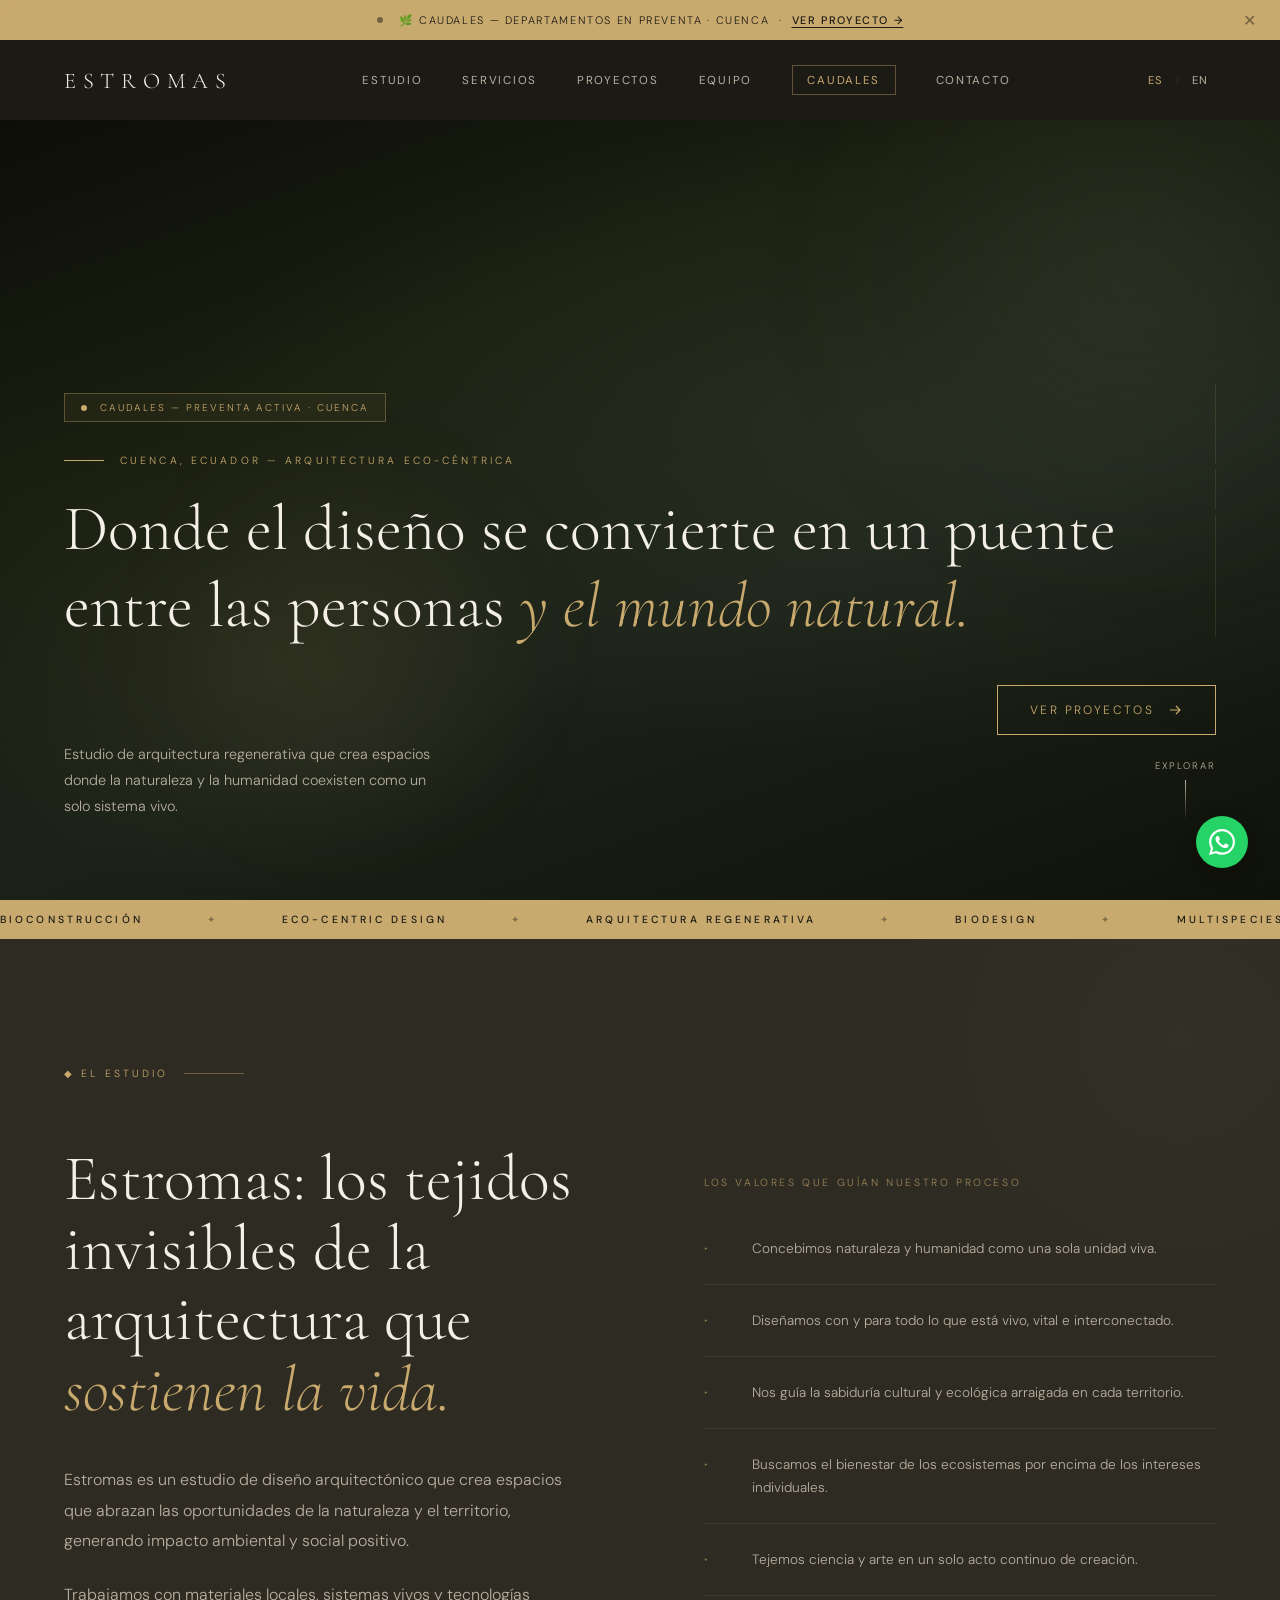
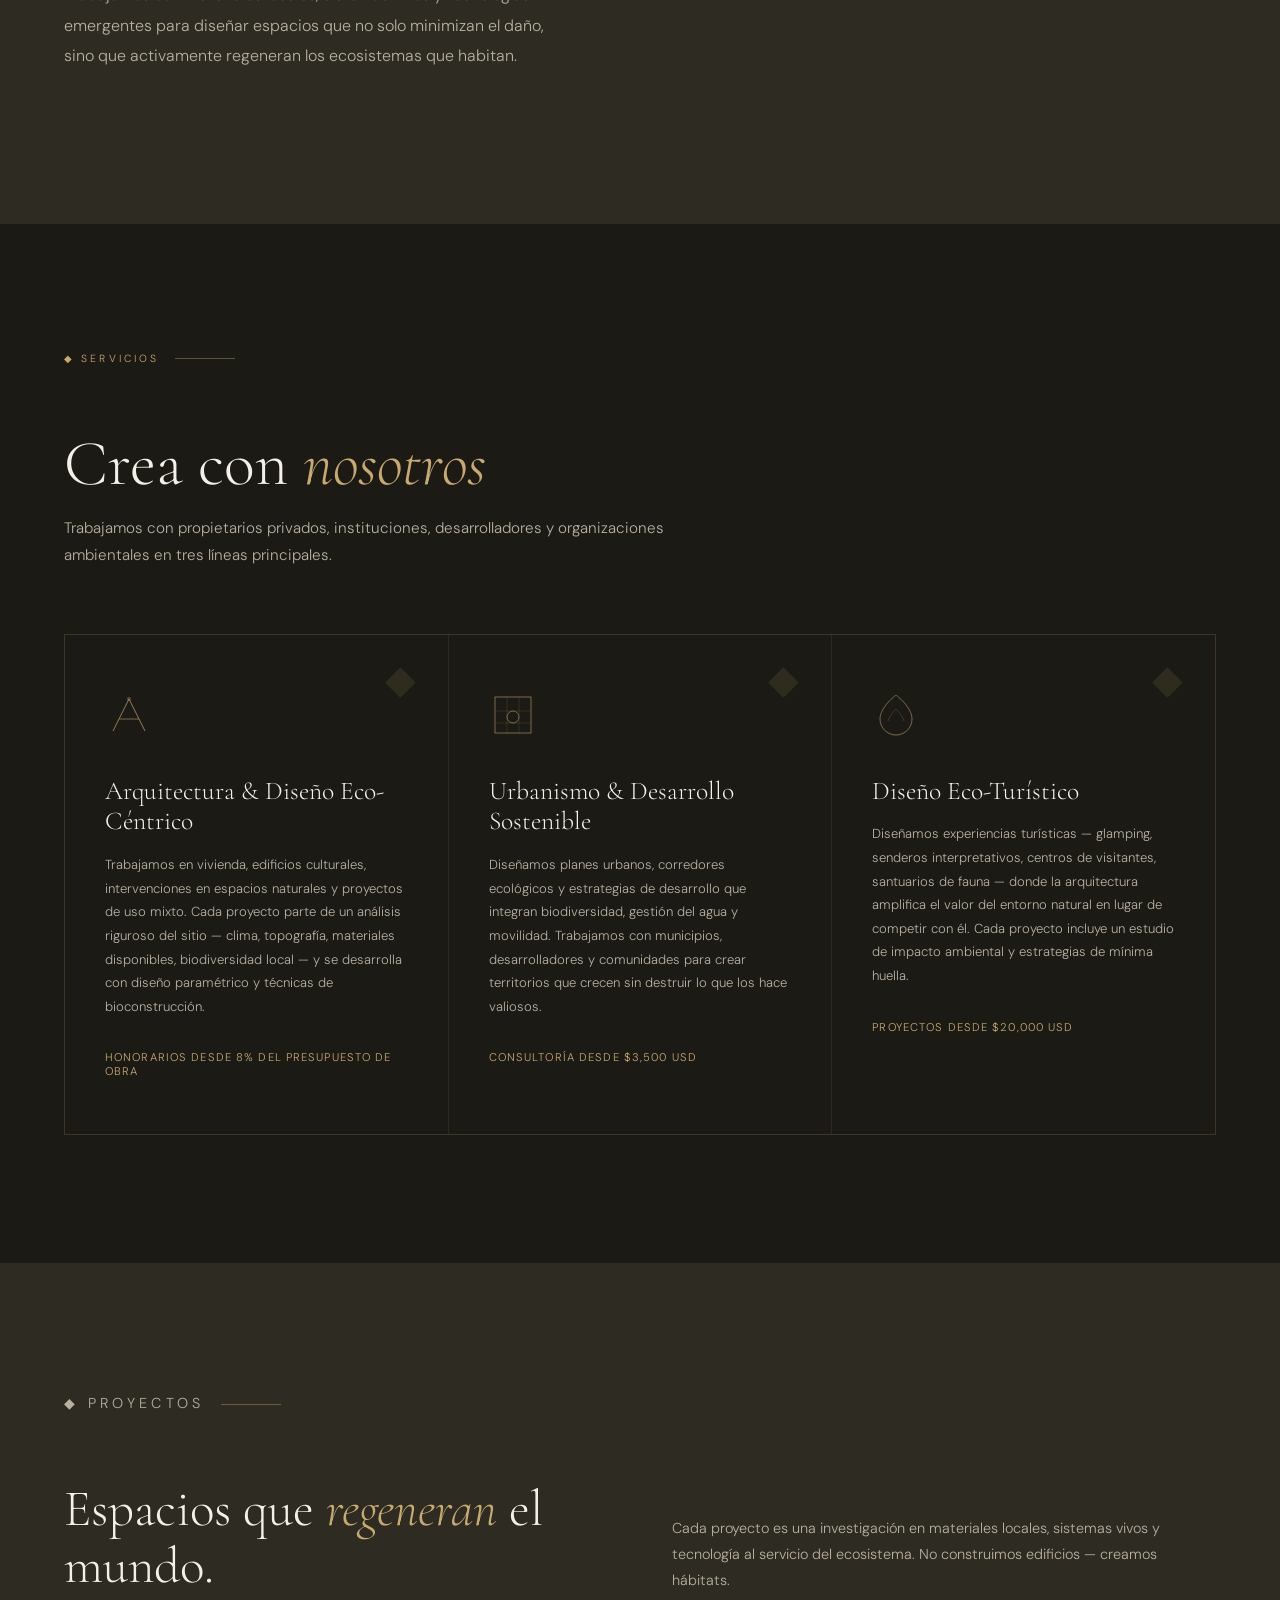
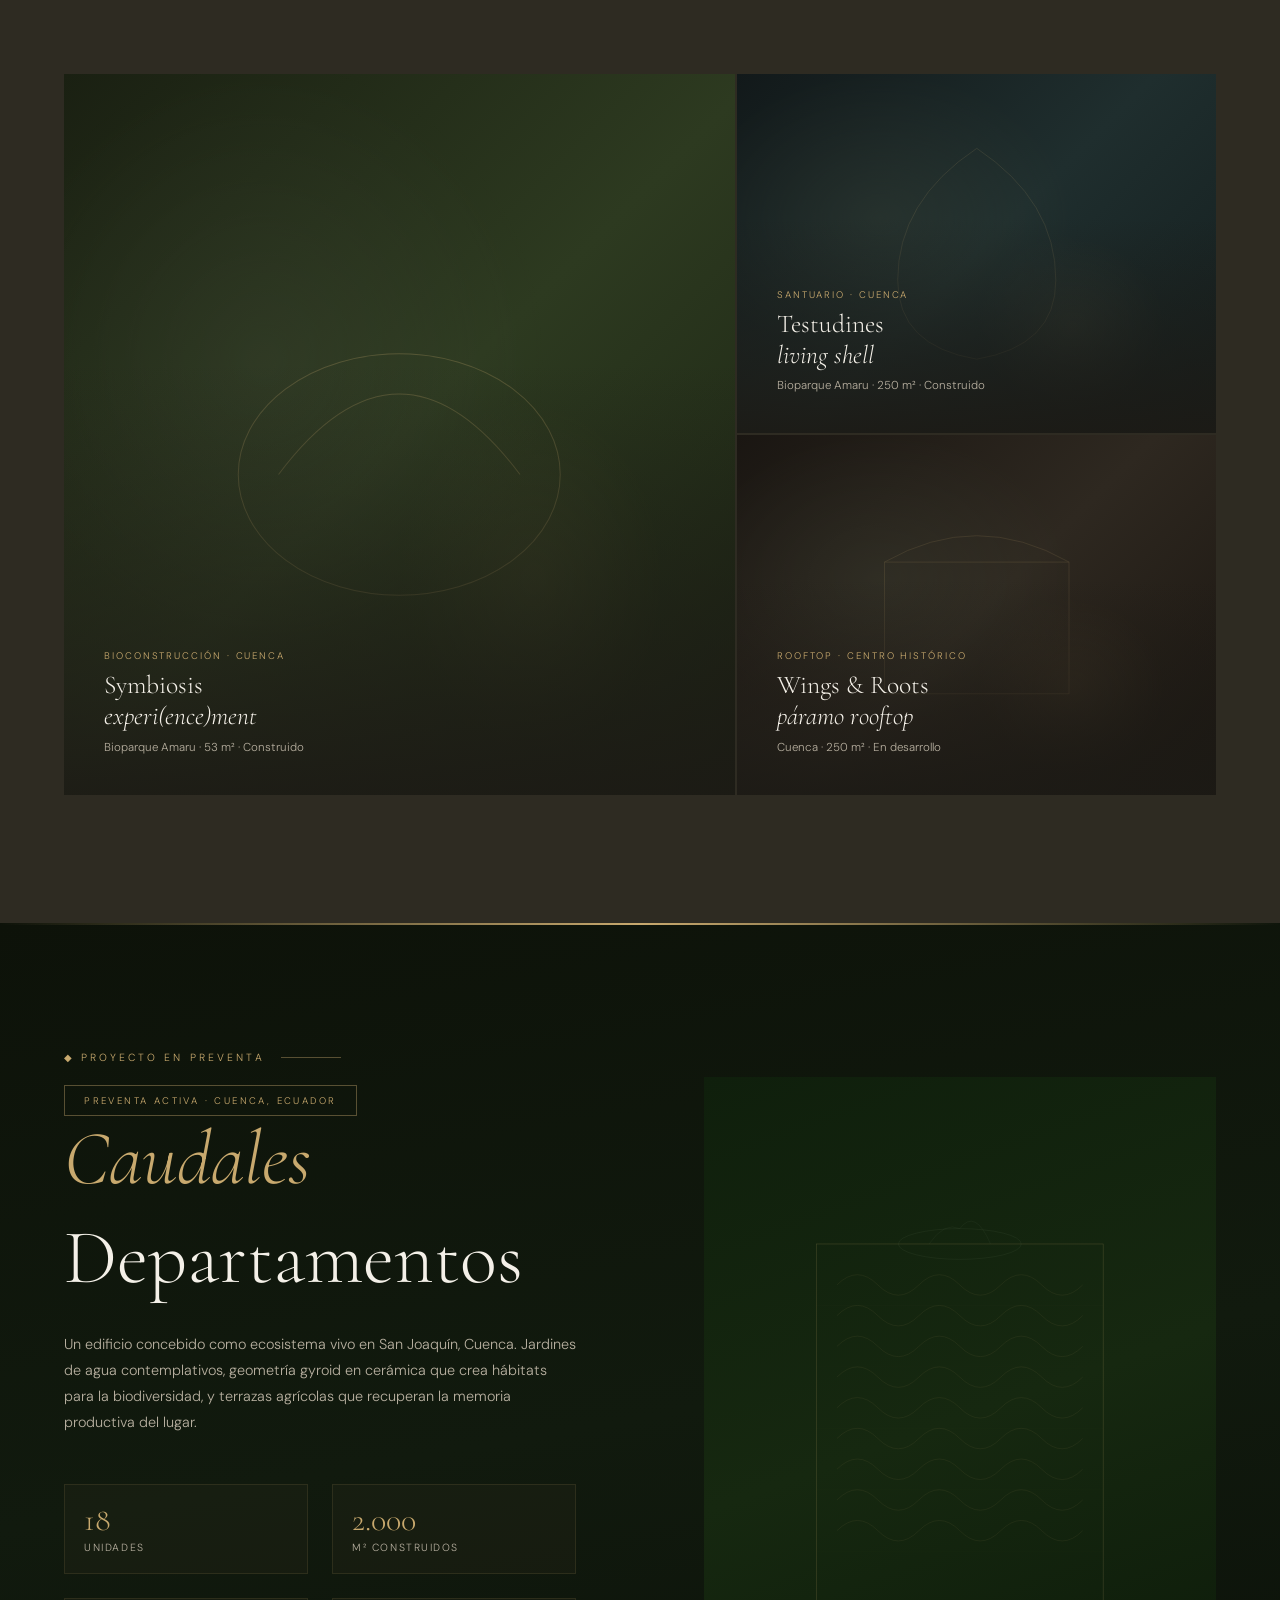
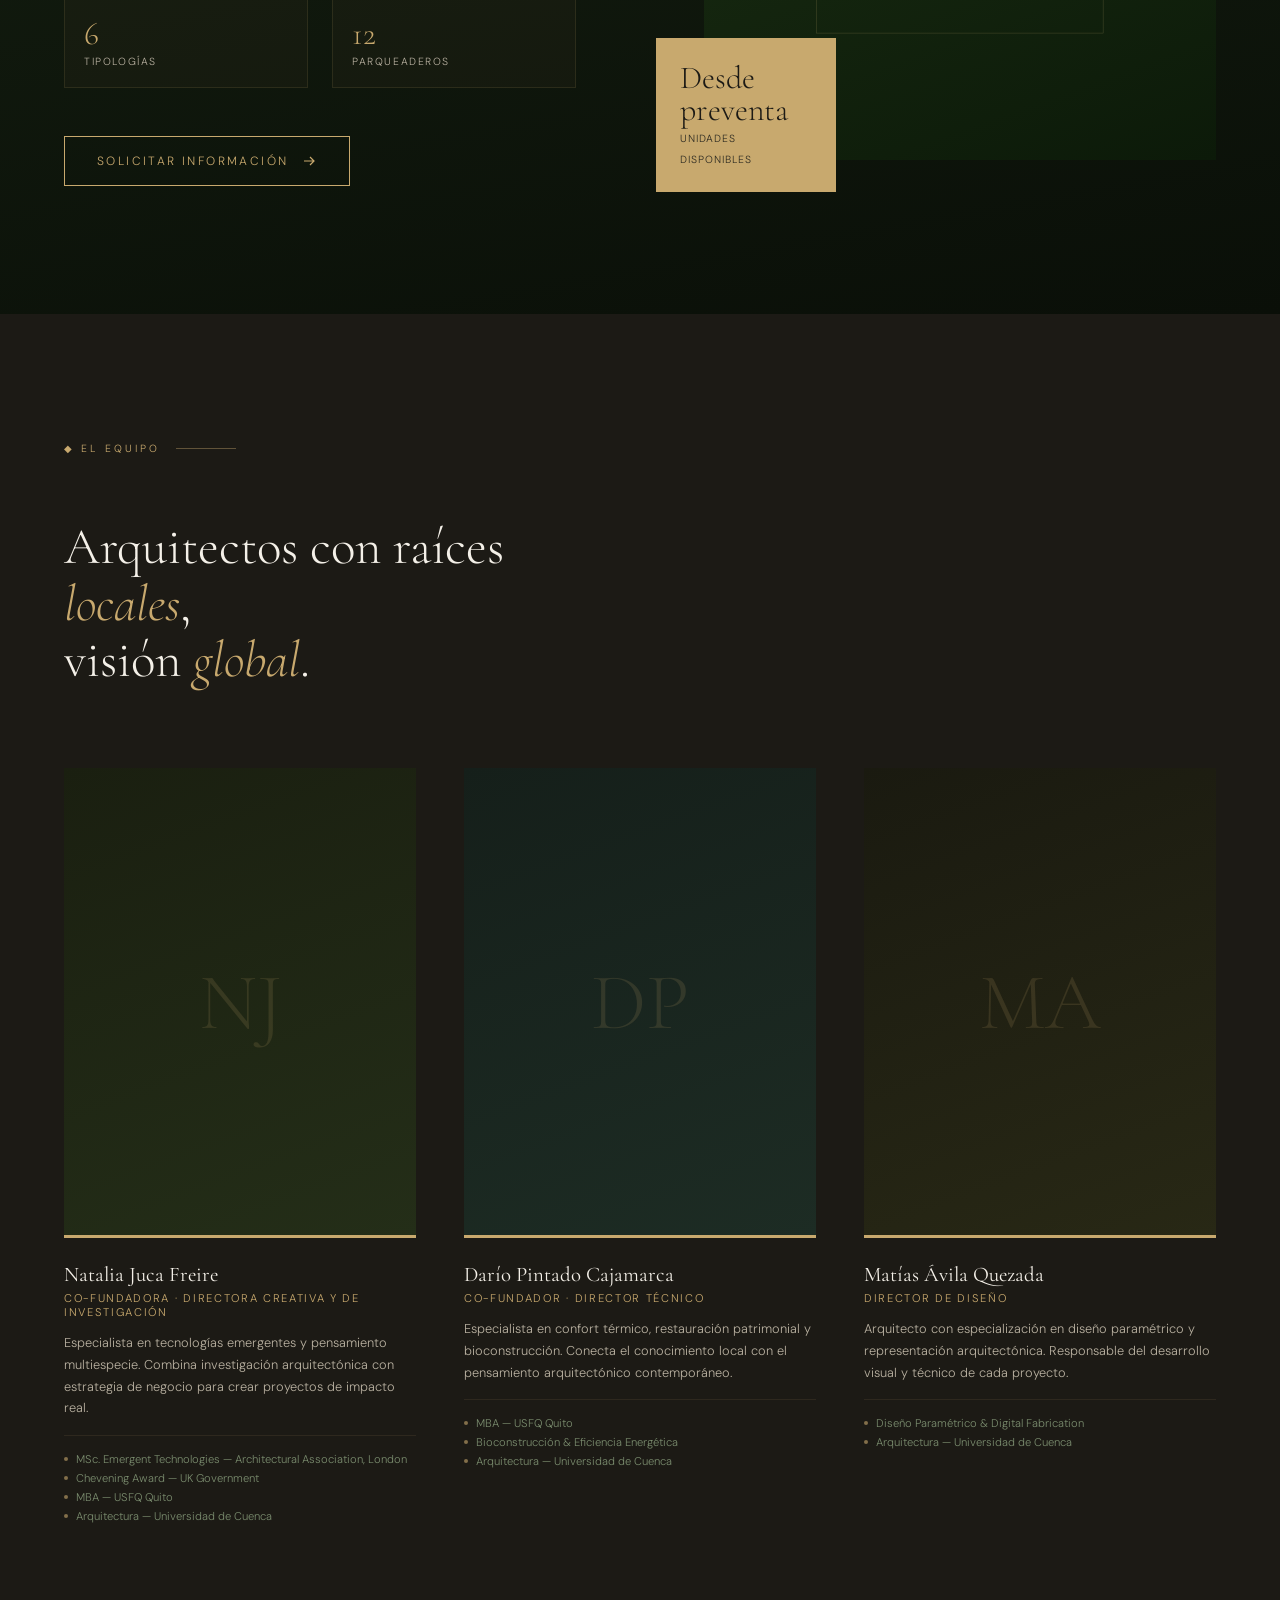
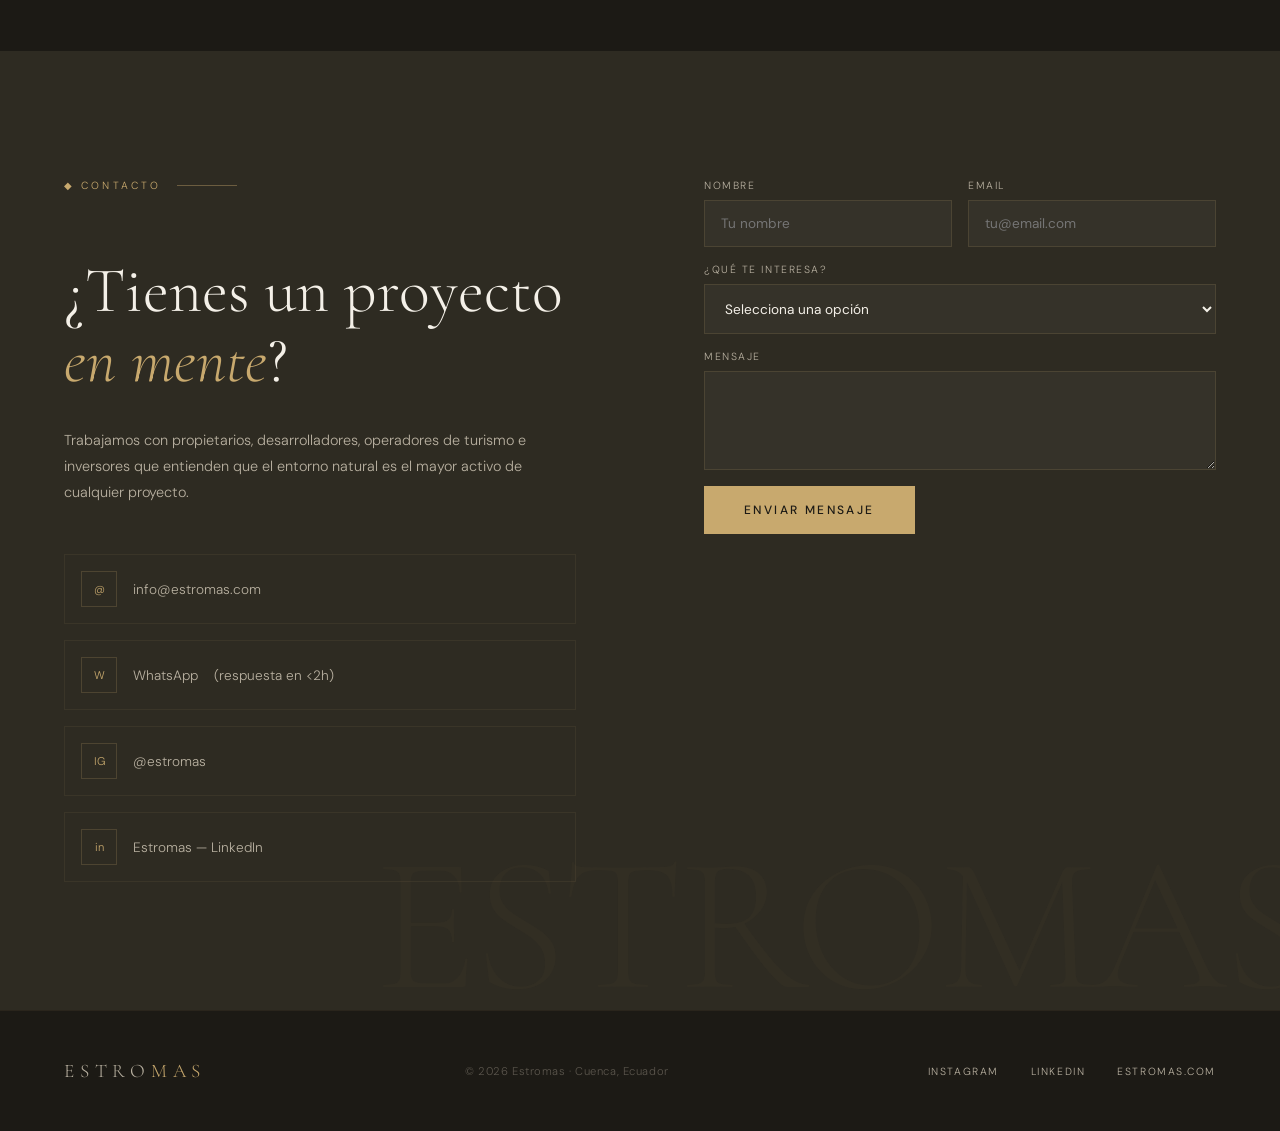
==== index.html @ 88f29654 "Mensaje descriptivo de los cambios" ====
<!DOCTYPE html>
<html lang="es">
<head>
<meta charset="UTF-8">
<meta name="viewport" content="width=device-width, initial-scale=1.0">
<title>Estromas — Eco-Centric Design</title>
<link rel="preconnect" href="https://fonts.googleapis.com">
<link href="https://fonts.googleapis.com/css2?family=Cormorant+Garamond:ital,wght@0,300;0,400;0,600;1,300;1,400&family=DM+Sans:wght@300;400;500&display=swap" rel="stylesheet">
<style>
  :root {
    --soil: #1C1A15; --bark: #2E2B22; --moss: #4A5240;
    --lichen: #7A8C6E; --stone: #B8B0A0; --cream: #F4F0E8;
    --gold: #C8A96E; --gold-light: #E8C98E;
    --announce-h: 40px; --nav-h: 80px;
  }
  *, *::before, *::after { margin:0; padding:0; box-sizing:border-box; }
  html { scroll-behavior:smooth; font-size:16px; }
  body { background:var(--soil); color:var(--cream); font-family:'DM Sans',sans-serif; font-weight:300; overflow-x:hidden; cursor:none; padding-top:calc(var(--announce-h) + var(--nav-h)); }

  /* CURSOR */
  .cursor,.cursor-ring{display:none;}
  @media(pointer:fine){
    .cursor{display:block;width:8px;height:8px;background:var(--gold);border-radius:50%;position:fixed;top:0;left:0;pointer-events:none;z-index:9999;transform:translate(-50%,-50%);transition:transform .1s;}
    .cursor-ring{display:block;width:32px;height:32px;border:1px solid rgba(200,169,110,.4);border-radius:50%;position:fixed;top:0;left:0;pointer-events:none;z-index:9998;transform:translate(-50%,-50%);transition:all .15s;}
    body{cursor:none;}
  }

  /* ANNOUNCE BAR */
  .announce{position:fixed;top:0;left:0;right:0;z-index:200;height:var(--announce-h);background:var(--gold);display:flex;align-items:center;justify-content:center;gap:1rem;padding:0 3rem;}
  .announce-dot{width:6px;height:6px;border-radius:50%;background:var(--soil);opacity:.5;animation:pulse 2s ease-in-out infinite;flex-shrink:0;}
  .announce p{font-size:.68rem;letter-spacing:.15em;text-transform:uppercase;color:var(--soil);text-align:center;}
  .announce a{color:var(--soil);font-weight:500;text-decoration:underline;text-underline-offset:3px;white-space:nowrap;}
  .announce-close{position:absolute;right:1rem;background:none;border:none;cursor:pointer;color:var(--soil);opacity:.5;font-size:1rem;padding:.5rem;}
  @keyframes pulse{0%,100%{opacity:.5;transform:scale(1);}50%{opacity:1;transform:scale(1.4);}}

  /* NAV */
  nav{position:fixed;top:var(--announce-h);left:0;right:0;z-index:100;height:var(--nav-h);display:flex;align-items:center;justify-content:space-between;padding:0 4rem;transition:background .4s;}
  nav.scrolled{background:rgba(28,26,21,.95);backdrop-filter:blur(12px);border-bottom:1px solid rgba(200,169,110,.1);}
  .nav-logo{font-family:'Cormorant Garamond',serif;font-size:1.4rem;font-weight:300;letter-spacing:.3em;text-transform:uppercase;color:var(--cream);text-decoration:none;flex-shrink:0;}
  .nav-logo .l{color:var(--cream);transition:color 0.3s;display:inline-block;}
  .nav-logo:hover .l:nth-child(1){color:var(--gold);transition-delay:0s;}
  .nav-logo:hover .l:nth-child(2){color:var(--gold);transition-delay:.04s;}
  .nav-logo:hover .l:nth-child(3){color:var(--gold);transition-delay:.08s;}
  .nav-logo:hover .l:nth-child(4){color:var(--gold);transition-delay:.12s;}
  .nav-logo:hover .l:nth-child(5){color:var(--gold);transition-delay:.16s;}
  .nav-logo:hover .l:nth-child(6){color:var(--gold);transition-delay:.20s;}
  .nav-logo:hover .l:nth-child(7){color:var(--gold);transition-delay:.24s;}
  .nav-logo:hover .l:nth-child(8){color:var(--gold);transition-delay:.28s;}
  .nav-links{display:flex;gap:2.5rem;align-items:center;}
  .nav-links a{font-size:.72rem;letter-spacing:.15em;text-transform:uppercase;color:var(--stone);text-decoration:none;transition:color .3s;font-weight:400;}
  .nav-links a:hover{color:var(--gold);}
  .nav-links a.caudales-link{color:var(--gold);border:1px solid rgba(200,169,110,.4);padding:.4rem .9rem;}
  .nav-links a.caudales-link:hover{background:rgba(200,169,110,.1);}
  .nav-right{display:flex;align-items:center;gap:1.5rem;}
  .nav-lang{display:flex;gap:.3rem;}
  .lang-btn{background:none;border:none;cursor:pointer;color:var(--stone);font-family:'DM Sans',sans-serif;font-size:.7rem;letter-spacing:.1em;padding:.3rem .5rem;transition:color .3s;text-transform:uppercase;}
  .lang-btn.active,.lang-btn:hover{color:var(--gold);}
  .lang-divider{color:var(--bark);align-self:center;font-size:.7rem;}
  .nav-hamburger{display:none;flex-direction:column;gap:5px;background:none;border:none;cursor:pointer;padding:.5rem;}
  .nav-hamburger span{display:block;width:24px;height:1px;background:var(--cream);transition:all .3s;}
  .nav-hamburger.open span:nth-child(1){transform:translateY(6px) rotate(45deg);}
  .nav-hamburger.open span:nth-child(2){opacity:0;}
  .nav-hamburger.open span:nth-child(3){transform:translateY(-6px) rotate(-45deg);}

  /* MOBILE MENU */
  .mobile-menu{display:none;position:fixed;top:calc(var(--announce-h) + var(--nav-h));left:0;right:0;background:rgba(28,26,21,.98);backdrop-filter:blur(20px);z-index:99;padding:2.5rem 2rem;flex-direction:column;gap:0;border-bottom:1px solid rgba(200,169,110,.1);}
  .mobile-menu.open{display:flex;}
  .mobile-menu a{font-size:1.5rem;font-family:'Cormorant Garamond',serif;font-weight:300;color:var(--cream);text-decoration:none;padding:1rem 0;border-bottom:1px solid rgba(200,169,110,.08);transition:color .3s;}
  .mobile-menu a:hover,.mobile-menu a.caudales-link{color:var(--gold);}
  .mobile-lang{display:flex;gap:1rem;margin-top:2rem;padding-top:1.5rem;border-top:1px solid rgba(200,169,110,.1);}
  .mobile-lang button{background:none;border:1px solid rgba(200,169,110,.2);color:var(--stone);font-family:'DM Sans',sans-serif;font-size:.75rem;letter-spacing:.15em;text-transform:uppercase;padding:.6rem 1.2rem;cursor:pointer;transition:all .3s;}
  .mobile-lang button.active{color:var(--gold);border-color:var(--gold);}

  /* HERO */
  .hero{min-height:calc(100vh - var(--announce-h) - var(--nav-h));display:flex;flex-direction:column;justify-content:flex-end;padding:4rem 4rem 5rem;position:relative;overflow:hidden;}
  .hero-bg{position:absolute;inset:0;background:linear-gradient(160deg,#0D0E08 0%,#1a1f10 30%,#1C2218 60%,#0F1209 100%);}
  .hero-bg::after{content:'';position:absolute;inset:0;background-image:radial-gradient(ellipse 80% 60% at 70% 40%,rgba(74,82,64,.25) 0%,transparent 70%),radial-gradient(ellipse 40% 50% at 20% 70%,rgba(200,169,110,.08) 0%,transparent 60%);}
  .hero-orb{position:absolute;border-radius:50%;filter:blur(80px);animation:breathe 8s ease-in-out infinite;}
  .hero-orb-1{width:500px;height:500px;background:radial-gradient(circle,rgba(74,82,64,.3) 0%,transparent 70%);top:-100px;right:-100px;}
  .hero-orb-2{width:300px;height:300px;background:radial-gradient(circle,rgba(200,169,110,.12) 0%,transparent 70%);bottom:100px;left:200px;animation-delay:-3s;}
  @keyframes breathe{0%,100%{transform:scale(1) translate(0,0);opacity:.6;}50%{transform:scale(1.15) translate(20px,-20px);opacity:1;}}
  .hero-lines{position:absolute;right:4rem;top:0;bottom:0;width:1px;display:flex;flex-direction:column;justify-content:center;gap:6px;opacity:.15;}
  .hero-lines span{display:block;width:1px;background:var(--gold);animation:lineGrow 2s ease forwards;transform-origin:top;transform:scaleY(0);}
  .hero-lines span:nth-child(1){height:80px;animation-delay:.2s;}
  .hero-lines span:nth-child(2){height:40px;animation-delay:.4s;}
  .hero-lines span:nth-child(3){height:120px;animation-delay:.6s;}
  @keyframes lineGrow{to{transform:scaleY(1);}}

  .hero-caudales-badge{position:relative;z-index:1;display:inline-flex;align-items:center;gap:.8rem;padding:.45rem 1rem;border:1px solid rgba(200,169,110,.35);background:rgba(200,169,110,.06);font-size:.62rem;letter-spacing:.2em;text-transform:uppercase;color:var(--gold);margin-bottom:2rem;text-decoration:none;transition:background .3s;opacity:0;animation:fadeUp 1s .1s forwards;width:fit-content;}
  .hero-caudales-badge:hover{background:rgba(200,169,110,.12);}
  .hero-caudales-badge::before{content:'';width:6px;height:6px;border-radius:50%;background:var(--gold);animation:pulse 2s ease-in-out infinite;flex-shrink:0;}

  .hero-eyebrow{position:relative;z-index:1;font-size:.65rem;letter-spacing:.3em;text-transform:uppercase;color:var(--gold);margin-bottom:1.5rem;display:flex;align-items:center;gap:1rem;opacity:0;animation:fadeUp 1s .3s forwards;}
  .hero-eyebrow::before{content:'';display:block;width:40px;height:1px;background:var(--gold);}
  .hero-title{position:relative;z-index:1;font-family:'Cormorant Garamond',serif;font-weight:300;line-height:.9;margin-bottom:2.5rem;opacity:0;animation:fadeUp 1s .5s forwards;}
  .hero-title .line-1{font-size:clamp(2rem,5vw,5rem);display:block;color:var(--cream);line-height:1.2;}
  .hero-title .line-2{display:none;}
  .hero-title .line-3{display:none;}
  .hero-gold{color:var(--gold);font-style:italic;}
  .hero-bottom{position:relative;z-index:1;display:flex;justify-content:space-between;align-items:flex-end;gap:2rem;opacity:0;animation:fadeUp 1s .8s forwards;}
  .hero-desc{max-width:380px;font-size:.9rem;line-height:1.8;color:var(--stone);}
  .hero-cta{display:flex;flex-direction:column;align-items:flex-end;gap:1.5rem;flex-shrink:0;}
  .btn-primary{display:inline-flex;align-items:center;gap:.8rem;padding:1rem 2rem;border:1px solid var(--gold);color:var(--gold);text-decoration:none;font-size:.75rem;letter-spacing:.2em;text-transform:uppercase;transition:all .4s;position:relative;overflow:hidden;}
  .btn-primary::before{content:'';position:absolute;inset:0;background:var(--gold);transform:translateX(-100%);transition:transform .4s;z-index:-1;}
  .btn-primary:hover{color:var(--soil);}
  .btn-primary:hover::before{transform:translateX(0);}
  .scroll-indicator{display:flex;flex-direction:column;align-items:center;gap:.5rem;color:var(--stone);font-size:.6rem;letter-spacing:.2em;text-transform:uppercase;animation:bounce 2s ease-in-out infinite;}
  .scroll-indicator::after{content:'';display:block;width:1px;height:40px;background:linear-gradient(to bottom,var(--stone),transparent);}
  @keyframes bounce{0%,100%{transform:translateY(0);}50%{transform:translateY(6px);}}
  @keyframes fadeUp{from{opacity:0;transform:translateY(30px);}to{opacity:1;transform:translateY(0);}}

  /* MARQUEE */
  .marquee-strip{background:var(--gold);padding:.8rem 0;overflow:hidden;}
  .marquee-track{display:flex;gap:4rem;animation:marquee 20s linear infinite;width:max-content;}
  .marquee-track span{font-size:.65rem;letter-spacing:.3em;text-transform:uppercase;color:var(--soil);font-weight:500;white-space:nowrap;}
  .marquee-sep{color:var(--bark);opacity:.4;}
  @keyframes marquee{from{transform:translateX(0);}to{transform:translateX(-50%);}}

  /* SECTIONS */
  section{padding:8rem 4rem;}
  .section-label{font-size:.65rem;letter-spacing:.3em;text-transform:uppercase;color:var(--gold);display:flex;align-items:center;gap:1rem;margin-bottom:4rem;}
  .section-label::after{content:'';flex:1;max-width:60px;height:1px;background:var(--gold);opacity:.4;}

  /* ABOUT */
  .about{background:var(--bark);position:relative;overflow:hidden;}
  .about::before{content:'';position:absolute;top:-200px;right:-200px;width:600px;height:600px;border-radius:50%;background:radial-gradient(circle,rgba(74,82,64,.15) 0%,transparent 70%);}
  .about-grid{display:grid;grid-template-columns:1fr 1fr;gap:8rem;align-items:start;}
  .about-left h2{font-family:'Cormorant Garamond',serif;font-size:clamp(2.5rem,5vw,4.5rem);font-weight:300;line-height:1.1;color:var(--cream);margin-bottom:2.5rem;}
  .about-left h2 em{color:var(--gold);font-style:italic;}
  .about-left p{font-size:1rem;line-height:1.9;color:var(--stone);margin-bottom:1.5rem;}
  .about-right{padding-top:2rem;}
  .values-title{font-size:.65rem;letter-spacing:.25em;text-transform:uppercase;color:var(--gold);opacity:.7;margin-bottom:1.5rem;}
  .value-item{padding:1.5rem 0;border-bottom:1px solid rgba(200,169,110,.1);display:flex;gap:1.5rem;align-items:flex-start;}
  .value-num{font-family:'Cormorant Garamond',serif;font-size:.75rem;color:var(--gold);opacity:.6;margin-top:.2rem;min-width:1.5rem;}
  .value-text{font-size:.85rem;line-height:1.7;color:var(--stone);}

  /* SERVICES */
  .services{background:var(--soil);}
  .services-intro{margin-bottom:4rem;}
  .services-heading{font-family:'Cormorant Garamond',serif;font-size:clamp(2.5rem,5vw,4rem);font-weight:300;color:var(--cream);line-height:1.1;margin-bottom:1rem;}
  .services-heading em{color:var(--gold);font-style:italic;}
  .services-sub{font-size:.95rem;line-height:1.8;color:var(--stone);max-width:600px;}
  .services-grid{display:grid;grid-template-columns:repeat(3,1fr);gap:1px;background:rgba(200,169,110,.1);border:1px solid rgba(200,169,110,.1);}
  .service-card{padding:3.5rem 2.5rem;background:var(--soil);transition:background .4s;position:relative;overflow:hidden;}
  .service-card::before{content:'';position:absolute;bottom:0;left:0;right:0;height:2px;background:var(--gold);transform:scaleX(0);transition:transform .4s;transform-origin:left;}
  .service-card:hover{background:var(--bark);}
  .service-card:hover::before{transform:scaleX(1);}
  .service-icon{width:48px;height:48px;margin-bottom:2rem;opacity:.7;}
  .service-num{font-size:2.5rem;color:rgba(200,169,110,.12);position:absolute;top:1.5rem;right:2rem;line-height:1;}
  .service-title{font-family:'Cormorant Garamond',serif;font-size:1.6rem;font-weight:300;color:var(--cream);margin-bottom:1rem;line-height:1.2;}
  .service-desc{font-size:.82rem;line-height:1.8;color:var(--stone);margin-bottom:2rem;}
  .service-fee{font-size:.7rem;letter-spacing:.1em;color:var(--gold);text-transform:uppercase;}

  /* PROJECTS */
  .projects{background:var(--bark);}
  .projects-intro{display:grid;grid-template-columns:1fr 1fr;gap:4rem;margin-bottom:5rem;align-items:end;}
  .projects-intro h2{font-family:'Cormorant Garamond',serif;font-size:clamp(2.5rem,4vw,3.8rem);font-weight:300;line-height:1.1;color:var(--cream);}
  .projects-intro h2 em{color:var(--gold);font-style:italic;}
  .projects-intro p{font-size:.9rem;line-height:1.8;color:var(--stone);}
  .projects-grid{display:grid;grid-template-columns:1.4fr 1fr;grid-template-rows:auto auto;gap:2px;}
  .proj-card{position:relative;overflow:hidden;background:var(--soil);aspect-ratio:4/3;}
  .proj-card:nth-child(1){grid-row:span 2;aspect-ratio:auto;}
  .proj-card-overlay{position:absolute;inset:0;background:linear-gradient(to top,rgba(28,26,21,.9) 0%,transparent 60%);padding:2.5rem;display:flex;flex-direction:column;justify-content:flex-end;}
  .proj-tag{font-size:.6rem;letter-spacing:.2em;text-transform:uppercase;color:var(--gold);margin-bottom:.5rem;}
  .proj-title{font-family:'Cormorant Garamond',serif;font-size:1.6rem;font-weight:300;color:var(--cream);line-height:1.2;}
  .proj-meta{font-size:.72rem;color:var(--stone);margin-top:.5rem;}
  .proj-visual{width:100%;height:100%;display:flex;align-items:center;justify-content:center;position:relative;}
  .pv-1{background:linear-gradient(135deg,#1a2012,#2d3a20,#1a2312);}
  .pv-2{background:linear-gradient(135deg,#12191a,#1f2e2e,#141e1e);}
  .pv-3{background:linear-gradient(135deg,#1a1612,#2e2820,#1a1510);}
  .pv-organic{position:absolute;inset:0;opacity:.4;background-image:radial-gradient(ellipse 70% 70% at 30% 40%,rgba(74,82,64,.6) 0%,transparent 60%),radial-gradient(ellipse 40% 50% at 70% 70%,rgba(200,169,110,.2) 0%,transparent 50%);}

  /* CAUDALES */
  .caudales{background:linear-gradient(170deg,#0D1209,#111A0E,#0A0F08);position:relative;overflow:hidden;}
  .caudales::before{content:'';position:absolute;top:0;left:0;right:0;height:2px;background:linear-gradient(to right,transparent,var(--gold),transparent);}
  .caudales-inner{display:grid;grid-template-columns:1fr 1fr;gap:8rem;align-items:center;}
  .caudales-badge{display:inline-flex;align-items:center;gap:.8rem;padding:.5rem 1.2rem;border:1px solid rgba(200,169,110,.4);font-size:.6rem;letter-spacing:.25em;text-transform:uppercase;color:var(--gold);margin-bottom:2.5rem;}
  .caudales-badge::before{content:'';width:6px;height:6px;border-radius:50%;background:var(--gold);animation:pulse 2s ease-in-out infinite;}
  .caudales h2{font-family:'Cormorant Garamond',serif;font-size:clamp(3rem,6vw,5rem);font-weight:300;line-height:1.3;color:var(--cream);margin-bottom:1.5rem;}
  .caudales h2 em{color:var(--gold);font-style:italic;}
  .caudales-sub{font-size:.9rem;line-height:1.8;color:var(--stone);margin-bottom:3rem;}
  .caudales-specs{display:grid;grid-template-columns:1fr 1fr;gap:1.5rem;margin-bottom:3rem;}
  .spec{padding:1.2rem;border:1px solid rgba(200,169,110,.12);background:rgba(200,169,110,.03);}
  .spec-num{font-family:'Cormorant Garamond',serif;font-size:2rem;font-weight:300;color:var(--gold);line-height:1;margin-bottom:.3rem;}
  .spec-label{font-size:.65rem;letter-spacing:.15em;text-transform:uppercase;color:var(--stone);}
  .caudales-visual{position:relative;}
  .caudales-img-main{width:100%;aspect-ratio:3/4;background:linear-gradient(160deg,#0f1f0c,#162810,#0c1a09);position:relative;overflow:hidden;}
  .caudales-gyroid{position:absolute;inset:0;display:flex;align-items:center;justify-content:center;}
  .gyroid-svg{width:80%;height:80%;opacity:.3;}
  .caudales-float{position:absolute;bottom:-2rem;left:-3rem;width:180px;background:var(--gold);padding:1.5rem;}
  .caudales-float p{font-family:'Cormorant Garamond',serif;font-size:2rem;font-weight:300;color:var(--soil);line-height:1;}
  .caudales-float span{font-size:.65rem;letter-spacing:.1em;text-transform:uppercase;color:var(--bark);display:block;margin-top:.3rem;}

  /* TEAM */
  .team{background:var(--soil);}
  .team h2{font-family:'Cormorant Garamond',serif;font-size:clamp(2.5rem,4vw,3.8rem);font-weight:300;color:var(--cream);margin-bottom:5rem;max-width:500px;line-height:1.1;}
  .team h2 em{color:var(--gold);font-style:italic;}
  .team-grid{display:grid;grid-template-columns:repeat(3,1fr);gap:3rem;}
  .team-photo{width:100%;aspect-ratio:3/4;background:var(--bark);position:relative;overflow:hidden;margin-bottom:1.5rem;}
  .team-photo-inner{width:100%;height:100%;display:flex;align-items:center;justify-content:center;}
  .tp-1{background:linear-gradient(160deg,#1a1f10,#242e18);}
  .tp-2{background:linear-gradient(160deg,#151f1a,#1d2c24);}
  .tp-3{background:linear-gradient(160deg,#1a1a10,#282815);}
  .team-initial{font-family:'Cormorant Garamond',serif;font-size:5rem;font-weight:300;color:rgba(200,169,110,.15);}
  .team-line{position:absolute;bottom:0;left:0;right:0;height:3px;background:var(--gold);}
  .team-name{font-family:'Cormorant Garamond',serif;font-size:1.3rem;font-weight:400;color:var(--cream);margin-bottom:.3rem;}
  .team-role{font-size:.7rem;letter-spacing:.15em;text-transform:uppercase;color:var(--gold);margin-bottom:.8rem;}
  .team-bio{font-size:.8rem;line-height:1.7;color:var(--stone);}
  .team-creds{margin-top:1rem;padding-top:1rem;border-top:1px solid rgba(200,169,110,.1);display:flex;flex-direction:column;gap:.3rem;}
  .cred{font-size:.7rem;color:var(--lichen);display:flex;align-items:center;gap:.5rem;}
  .cred::before{content:'';width:4px;height:4px;background:var(--gold);border-radius:50%;opacity:.6;flex-shrink:0;}

  /* CONTACT */
  .contact{background:var(--bark);position:relative;overflow:hidden;}
  .contact::after{content:'ESTROMAS';position:absolute;bottom:-2rem;right:-2rem;font-family:'Cormorant Garamond',serif;font-size:12rem;font-weight:300;color:rgba(200,169,110,.03);letter-spacing:-.02em;user-select:none;white-space:nowrap;}
  .contact-inner{display:grid;grid-template-columns:1fr 1fr;gap:8rem;align-items:start;position:relative;z-index:1;}
  .contact h2{font-family:'Cormorant Garamond',serif;font-size:clamp(2.5rem,5vw,4rem);font-weight:300;line-height:1.1;color:var(--cream);margin-bottom:2rem;}
  .contact h2 em{color:var(--gold);font-style:italic;}
  .contact-desc{font-size:.9rem;line-height:1.8;color:var(--stone);margin-bottom:3rem;}
  .contact-links{display:flex;flex-direction:column;gap:1rem;}
  .contact-link{display:flex;align-items:center;gap:1rem;text-decoration:none;color:var(--stone);font-size:.85rem;padding:1rem;border:1px solid rgba(200,169,110,.08);transition:all .3s;}
  .contact-link:hover{color:var(--gold);border-color:rgba(200,169,110,.3);background:rgba(200,169,110,.03);}
  .contact-link-icon{width:36px;height:36px;border:1px solid rgba(200,169,110,.2);display:flex;align-items:center;justify-content:center;font-size:.7rem;color:var(--gold);flex-shrink:0;}
  .contact-form{display:flex;flex-direction:column;gap:1rem;}
  .form-row{display:grid;grid-template-columns:1fr 1fr;gap:1rem;}
  .form-group{display:flex;flex-direction:column;gap:.5rem;}
  .form-group label{font-size:.65rem;letter-spacing:.15em;text-transform:uppercase;color:var(--stone);}
  .form-group input,.form-group select,.form-group textarea{background:rgba(255,255,255,.03);border:1px solid rgba(200,169,110,.15);padding:.9rem 1rem;color:var(--cream);font-family:'DM Sans',sans-serif;font-size:.85rem;outline:none;transition:border-color .3s;resize:vertical;}
  .form-group input:focus,.form-group select:focus,.form-group textarea:focus{border-color:var(--gold);}
  .form-group select option{background:var(--bark);}
  .btn-submit{background:var(--gold);border:none;padding:1rem 2.5rem;color:var(--soil);font-family:'DM Sans',sans-serif;font-size:.75rem;letter-spacing:.2em;text-transform:uppercase;font-weight:500;cursor:pointer;align-self:flex-start;transition:all .3s;}
  .btn-submit:hover{background:var(--gold-light);}

  /* FOOTER */
  footer{background:var(--soil);padding:3rem 4rem;border-top:1px solid rgba(200,169,110,.08);display:flex;justify-content:space-between;align-items:center;flex-wrap:wrap;gap:1rem;}
  .footer-logo{font-family:'Cormorant Garamond',serif;font-size:1.2rem;letter-spacing:.3em;text-transform:uppercase;color:var(--stone);}
  .footer-logo span{color:var(--gold);}
  .footer-copy{font-size:.7rem;color:rgba(184,176,160,.4);letter-spacing:.05em;}
  .footer-social{display:flex;gap:2rem;}
  .footer-social a{font-size:.65rem;letter-spacing:.15em;text-transform:uppercase;color:var(--stone);text-decoration:none;transition:color .3s;}
  .footer-social a:hover{color:var(--gold);}

  /* WHATSAPP FLOAT */
  .wa-float{position:fixed;bottom:2rem;right:2rem;z-index:500;display:flex;align-items:center;overflow:hidden;background:#25D366;border-radius:50px;box-shadow:0 4px 20px rgba(0,0,0,.3);text-decoration:none;color:#fff;transition:all .4s;max-width:52px;}
  .wa-float:hover{max-width:280px;}
  .wa-icon{width:52px;height:52px;flex-shrink:0;display:flex;align-items:center;justify-content:center;}
  .wa-icon svg{width:26px;height:26px;}
  .wa-label{font-size:.72rem;letter-spacing:.08em;text-transform:uppercase;white-space:nowrap;padding-right:1.2rem;font-weight:500;opacity:0;transition:opacity .3s .1s;}
  .wa-float:hover .wa-label{opacity:1;}

  /* REVEAL */
  .reveal{opacity:0;transform:translateY(40px);transition:opacity .8s,transform .8s;}
  .reveal.visible{opacity:1;transform:translateY(0);}
  .reveal-delay-1{transition-delay:.1s;}
  .reveal-delay-2{transition-delay:.2s;}
  .reveal-delay-3{transition-delay:.3s;}

  /* LANGUAGE */
  body.lang-en [data-es]{display:none;}
  body.lang-en [data-en]{display:block;}
  body.lang-es [data-en]{display:none;}
  body.lang-es [data-es]{display:block;}
  body.lang-en span[data-es]{display:none;}
  body.lang-en span[data-en]{display:inline;}
  body.lang-es span[data-en]{display:none;}
  body.lang-es span[data-es]{display:inline;}

  /* ══ MOBILE ══ */
  @media(max-width:768px){
    :root{--announce-h:36px;--nav-h:64px;}
    body{cursor:auto;}
    .announce p{font-size:.58rem;letter-spacing:.06em;}
    .announce a{display:none;}
    nav{padding:0 1.5rem;}
    .nav-links,.nav-right{display:none;}
    .nav-hamburger{display:flex;}
    .hero{padding:2rem 1.5rem 3.5rem;}
    .hero-orb-1{width:300px;height:300px;}
    .hero-orb-2,.hero-lines{display:none;}
    .hero-caudales-badge{font-size:.56rem;padding:.35rem .75rem;margin-bottom:1.5rem;}
    .hero-eyebrow{font-size:.56rem;letter-spacing:.15em;}
    .hero-eyebrow::before{width:20px;}
    .hero-title{margin-bottom:1.8rem;line-height:.92;}
    .hero-title .line-3{font-size:clamp(.75rem,3.5vw,1.1rem);letter-spacing:.08em;}
    .hero-bottom{flex-direction:column;align-items:flex-start;gap:1.5rem;}
    .hero-desc{max-width:100%;font-size:.85rem;}
    .hero-cta{align-items:flex-start;width:100%;}
    .btn-primary{width:100%;justify-content:center;}
    .scroll-indicator{display:none;}
    .marquee-track{gap:2rem;}
    .marquee-track span{font-size:.58rem;}
    section{padding:4rem 1.5rem;}
    .section-label{margin-bottom:2.5rem;}
    .about-grid{grid-template-columns:1fr;gap:3rem;}
    .about-right{padding-top:0;}
    .services-grid{grid-template-columns:1fr;}
    .service-card{padding:2.5rem 1.8rem;}
    .projects-intro{grid-template-columns:1fr;gap:1.5rem;margin-bottom:2.5rem;}
    .projects-grid{grid-template-columns:1fr;grid-template-rows:auto;}
    .proj-card{aspect-ratio:4/3 !important;grid-row:auto !important;}
    .caudales-inner{grid-template-columns:1fr;gap:2.5rem;}
    .caudales-visual{display:none;}
    .caudales-specs{grid-template-columns:1fr 1fr;gap:.8rem;}
    .team h2{margin-bottom:3rem;}
    .team-grid{grid-template-columns:1fr;gap:3rem;}
    .team-photo{aspect-ratio:4/3;}
    .team-initial{font-size:6rem;}
    .contact-inner{grid-template-columns:1fr;gap:3rem;}
    .contact::after{display:none;}
    .form-row{grid-template-columns:1fr;}
    footer{flex-direction:column;align-items:flex-start;padding:2.5rem 1.5rem;gap:1.2rem;}
    .footer-social{gap:1.5rem;}
    .wa-float{max-width:52px;bottom:1.5rem;right:1.5rem;}
    .wa-float:hover{max-width:52px;}
    .wa-label{display:none;}
  }

  /* ══ TABLET ══ */
  @media(min-width:769px) and (max-width:1024px){
    nav{padding:0 2.5rem;}
    .nav-links{gap:1.5rem;}
    .nav-links a{font-size:.65rem;}
    section{padding:6rem 2.5rem;}
    .hero{padding:2rem 2.5rem 4rem;}
    .about-grid{gap:4rem;}
    .services-grid{grid-template-columns:1fr 1fr;}
    .projects-intro{grid-template-columns:1fr;}
    .projects-grid{grid-template-columns:1fr 1fr;}
    .proj-card:nth-child(1){grid-row:auto;aspect-ratio:4/3;}
    .caudales-inner{gap:4rem;}
    .team-grid{grid-template-columns:repeat(2,1fr);}
    .contact-inner{gap:4rem;}
    footer{padding:2.5rem;}
  }
</style>
</head>
<body class="lang-es">

<div class="cursor" id="cursor"></div>
<div class="cursor-ring" id="cursorRing"></div>

<!-- ANNOUNCEMENT BAR -->
<div class="announce" id="announce">
  <div class="announce-dot"></div>
  <p data-es>🌿 Caudales — Departamentos en preventa · Cuenca &nbsp;·&nbsp; <a href="#caudales">Ver proyecto →</a></p>
  <p data-en>🌿 Caudales — Residences now in pre-sale · Cuenca &nbsp;·&nbsp; <a href="#caudales">View project →</a></p>
  <button class="announce-close" onclick="closeAnnounce()">✕</button>
</div>

<!-- NAV -->
<nav id="navbar">
  <a href="#" class="nav-logo"><span class="l">E</span><span class="l">S</span><span class="l">T</span><span class="l">R</span><span class="l">O</span><span class="l">M</span><span class="l">A</span><span class="l">S</span></a>
  <div class="nav-links">
    <a href="#nosotros" data-es>Estudio</a><a href="#nosotros" data-en>Studio</a>
    <a href="#servicios" data-es>Servicios</a><a href="#servicios" data-en>Services</a>
    <a href="#proyectos" data-es>Proyectos</a><a href="#proyectos" data-en>Projects</a>
    <a href="#equipo" data-es>Equipo</a><a href="#equipo" data-en>Team</a>
    <a href="#caudales" class="caudales-link">Caudales</a>
    <a href="#contacto" data-es>Contacto</a><a href="#contacto" data-en>Contact</a>
  </div>
  <div class="nav-right">
    <div class="nav-lang">
      <button class="lang-btn active" onclick="setLang('es')">ES</button>
      <span class="lang-divider">|</span>
      <button class="lang-btn" onclick="setLang('en')">EN</button>
    </div>
  </div>
  <button class="nav-hamburger" id="hamburger" onclick="toggleMenu()">
    <span></span><span></span><span></span>
  </button>
</nav>

<!-- MOBILE MENU -->
<div class="mobile-menu" id="mobileMenu">
  <a href="#nosotros" onclick="closeMenu()" data-es>Estudio</a><a href="#nosotros" onclick="closeMenu()" data-en>Studio</a>
  <a href="#servicios" onclick="closeMenu()" data-es>Servicios</a><a href="#servicios" onclick="closeMenu()" data-en>Services</a>
  <a href="#proyectos" onclick="closeMenu()" data-es>Proyectos</a><a href="#proyectos" onclick="closeMenu()" data-en>Projects</a>
  <a href="#equipo" onclick="closeMenu()" data-es>Equipo</a><a href="#equipo" onclick="closeMenu()" data-en>Team</a>
  <a href="#caudales" class="caudales-link" onclick="closeMenu()">Caudales ●</a>
  <a href="#contacto" onclick="closeMenu()" data-es>Contacto</a><a href="#contacto" onclick="closeMenu()" data-en>Contact</a>
  <div class="mobile-lang">
    <button class="active" onclick="setLang('es');closeMenu()">ES — Español</button>
    <button onclick="setLang('en');closeMenu()">EN — English</button>
  </div>
</div>

<!-- HERO -->
<section class="hero" id="inicio">
  <div class="hero-bg"></div>
  <div class="hero-orb hero-orb-1"></div>
  <div class="hero-orb hero-orb-2"></div>
  <div class="hero-lines"><span></span><span></span><span></span></div>

  <a href="#caudales" class="hero-caudales-badge">
    <span data-es>Caudales — Preventa activa · Cuenca</span>
    <span data-en>Caudales — Pre-sale now open · Cuenca</span>
  </a>

  <p class="hero-eyebrow">
    <span data-es>Cuenca, Ecuador — Arquitectura Eco-Céntrica</span>
    <span data-en>Cuenca, Ecuador — Eco-Centric Architecture</span>
  </p>
  <h1 class="hero-title">
    <span class="line-1" data-es>Donde el diseño se convierte en un puente entre las personas <em class="hero-gold">y el mundo natural.</em></span>
    <span class="line-1" data-en>Where design becomes a bridge between people <em class="hero-gold">and the natural world.</em></span>
  </h1>
  <div class="hero-bottom">
    <p class="hero-desc" data-es>Estudio de arquitectura regenerativa que crea espacios donde la naturaleza y la humanidad coexisten como un solo sistema vivo.</p>
    <p class="hero-desc" data-en>A regenerative architecture studio creating spaces where nature and humanity coexist as a single living system.</p>
    <div class="hero-cta">
      <a href="#proyectos" class="btn-primary">
        <span data-es>Ver Proyectos</span><span data-en>View Projects</span>
        <svg width="16" height="16" viewBox="0 0 16 16" fill="none"><path d="M3 8h10M9 4l4 4-4 4" stroke="currentColor" stroke-width="1.2"/></svg>
      </a>
      <div class="scroll-indicator"><span data-es>Explorar</span><span data-en>Explore</span></div>
    </div>
  </div>
</section>

<!-- MARQUEE -->
<div class="marquee-strip">
  <div class="marquee-track">
    <span>Bioconstrucción</span><span class="marquee-sep">✦</span><span>Eco-Centric Design</span><span class="marquee-sep">✦</span><span>Arquitectura Regenerativa</span><span class="marquee-sep">✦</span><span>Biodesign</span><span class="marquee-sep">✦</span><span>Multispecies Architecture</span><span class="marquee-sep">✦</span><span>Cuenca · Ecuador</span><span class="marquee-sep">✦</span><span>Diseño Paramétrico</span><span class="marquee-sep">✦</span><span>Bioconstrucción</span><span class="marquee-sep">✦</span><span>Eco-Centric Design</span><span class="marquee-sep">✦</span><span>Arquitectura Regenerativa</span><span class="marquee-sep">✦</span><span>Biodesign</span><span class="marquee-sep">✦</span><span>Multispecies Architecture</span><span class="marquee-sep">✦</span><span>Cuenca · Ecuador</span><span class="marquee-sep">✦</span><span>Diseño Paramétrico</span><span class="marquee-sep">✦</span>
  </div>
</div>

<!-- ABOUT -->
<section class="about" id="nosotros">
  <p class="section-label reveal"><span data-es>◆ El Estudio</span><span data-en>◆ The Studio</span></p>
  <div class="about-grid">
    <div class="about-left reveal">
      <h2 data-es>Estromas: los tejidos invisibles de la arquitectura que <em>sostienen la vida.</em></h2>
      <h2 data-en>Estromas: the invisible tissues of architecture that <em>sustain life.</em></h2>
      <p data-es>Estromas es un estudio de diseño arquitectónico que crea espacios que abrazan las oportunidades de la naturaleza y el territorio, generando impacto ambiental y social positivo.</p>
      <p data-en>Estromas is an architectural design studio that creates spaces embracing the opportunities of nature and territory, generating positive environmental and social impact.</p>
      <p data-es>Trabajamos con materiales locales, sistemas vivos y tecnologías emergentes para diseñar espacios que no solo minimizan el daño, sino que activamente regeneran los ecosistemas que habitan.</p>
      <p data-en>We work with local materials, living systems, and emerging technologies to design spaces that don't just minimize harm — but actively regenerate the ecosystems they inhabit.</p>
    </div>
    <div class="about-right reveal reveal-delay-2">
      <p class="values-title" data-es>Los valores que guían nuestro proceso</p>
      <p class="values-title" data-en>The values that guide our process</p>
      <div class="value-item"><span class="value-num">◆</span><p class="value-text" data-es>Concebimos naturaleza y humanidad como una sola unidad viva.</p><p class="value-text" data-en>We conceive nature and humanity as a single living unity.</p></div>
      <div class="value-item"><span class="value-num">◆</span><p class="value-text" data-es>Diseñamos con y para todo lo que está vivo, vital e interconectado.</p><p class="value-text" data-en>We design with and for everything that is alive, vital, and interconnected.</p></div>
      <div class="value-item"><span class="value-num">◆</span><p class="value-text" data-es>Nos guía la sabiduría cultural y ecológica arraigada en cada territorio.</p><p class="value-text" data-en>We are guided by cultural and ecological wisdom rooted in each territory.</p></div>
      <div class="value-item"><span class="value-num">◆</span><p class="value-text" data-es>Buscamos el bienestar de los ecosistemas por encima de los intereses individuales.</p><p class="value-text" data-en>We seek ecosystem wellbeing above individual interests.</p></div>
      <div class="value-item"><span class="value-num">◆</span><p class="value-text" data-es>Tejemos ciencia y arte en un solo acto continuo de creación.</p><p class="value-text" data-en>We weave science and art into one continuous act of creation.</p></div>
    </div>
  </div>
</section>

<!-- SERVICES -->
<section class="services" id="servicios">
  <p class="section-label reveal"><span data-es>◆ Servicios</span><span data-en>◆ Services</span></p>
  <div class="services-intro reveal">
    <h2 class="services-heading" data-es>Crea con <em>nosotros</em></h2>
    <h2 class="services-heading" data-en>Create <em>with us</em></h2>
    <p class="services-sub" data-es>Trabajamos con propietarios privados, instituciones, desarrolladores y organizaciones ambientales en tres líneas principales.</p>
    <p class="services-sub" data-en>We work with private owners, institutions, developers, and environmental organizations across three main lines.</p>
  </div>
  <div class="services-grid">
    <div class="service-card reveal">
      <span class="service-num">◆</span>
      <svg class="service-icon" viewBox="0 0 48 48" fill="none"><path d="M8 40 L24 8 L40 40" stroke="#C8A96E" stroke-width="1" fill="none"/><path d="M14 28 L34 28" stroke="#C8A96E" stroke-width="0.8"/><circle cx="24" cy="8" r="2" fill="#C8A96E" opacity="0.5"/></svg>
      <h3 class="service-title" data-es>Arquitectura &amp; Diseño Eco-Céntrico</h3><h3 class="service-title" data-en>Architecture &amp; Eco-Centric Design</h3>
      <p class="service-desc" data-es>Trabajamos en vivienda, edificios culturales, intervenciones en espacios naturales y proyectos de uso mixto. Cada proyecto parte de un análisis riguroso del sitio — clima, topografía, materiales disponibles, biodiversidad local — y se desarrolla con diseño paramétrico y técnicas de bioconstrucción.</p>
      <p class="service-desc" data-en>We work on housing, cultural buildings, interventions in natural spaces, and mixed-use projects. Each project begins with a rigorous site analysis — climate, topography, available materials, local biodiversity — and is developed with parametric design and bioconstruction techniques.</p>
      <p class="service-fee" data-es>Honorarios desde 8% del presupuesto de obra</p><p class="service-fee" data-en>Fees from 8% of construction budget</p>
    </div>
    <div class="service-card reveal reveal-delay-1">
      <span class="service-num">◆</span>
      <svg class="service-icon" viewBox="0 0 48 48" fill="none"><rect x="6" y="6" width="36" height="36" stroke="#C8A96E" stroke-width="0.8" fill="none"/><path d="M6 20 L42 20 M6 32 L42 32 M18 6 L18 42 M30 6 L30 42" stroke="#C8A96E" stroke-width="0.5" opacity="0.4"/><circle cx="24" cy="26" r="6" stroke="#C8A96E" stroke-width="0.8" fill="none"/></svg>
      <h3 class="service-title" data-es>Urbanismo &amp; Desarrollo Sostenible</h3><h3 class="service-title" data-en>Urban Planning &amp; Sustainable Development</h3>
      <p class="service-desc" data-es>Diseñamos planes urbanos, corredores ecológicos y estrategias de desarrollo que integran biodiversidad, gestión del agua y movilidad. Trabajamos con municipios, desarrolladores y comunidades para crear territorios que crecen sin destruir lo que los hace valiosos.</p>
      <p class="service-desc" data-en>We design urban plans, ecological corridors, and development strategies that integrate biodiversity, water management, and mobility. We work with municipalities, developers, and communities to create territories that grow without destroying what makes them valuable.</p>
      <p class="service-fee" data-es>Consultoría desde $3,500 USD</p><p class="service-fee" data-en>Consulting from $3,500 USD</p>
    </div>
    <div class="service-card reveal reveal-delay-2">
      <span class="service-num">◆</span>
      <svg class="service-icon" viewBox="0 0 48 48" fill="none"><path d="M24 4 C24 4 8 16 8 28 C8 36.8 15.2 44 24 44 C32.8 44 40 36.8 40 28 C40 16 24 4 24 4Z" stroke="#C8A96E" stroke-width="0.8" fill="none"/><path d="M16 30 C18 24 22 20 24 18 C26 20 30 24 32 30" stroke="#C8A96E" stroke-width="0.6" fill="none" opacity="0.5"/></svg>
      <h3 class="service-title" data-es>Diseño Eco-Turístico</h3><h3 class="service-title" data-en>Eco-Tourism Design</h3>
      <p class="service-desc" data-es>Diseñamos experiencias turísticas — glamping, senderos interpretativos, centros de visitantes, santuarios de fauna — donde la arquitectura amplifica el valor del entorno natural en lugar de competir con él. Cada proyecto incluye un estudio de impacto ambiental y estrategias de mínima huella.</p>
      <p class="service-desc" data-en>We design tourism experiences — glamping, interpretive trails, visitor centers, wildlife sanctuaries — where architecture amplifies the value of the natural environment rather than competing with it. Each project includes an environmental impact study and minimal footprint strategies.</p>
      <p class="service-fee" data-es>Proyectos desde $20,000 USD</p><p class="service-fee" data-en>Projects from $20,000 USD</p>
    </div>
  </div>
</section>

<!-- PROJECTS -->
<section class="projects" id="proyectos">
  <div class="projects-intro">
    <div class="reveal">
      <p class="section-label"><span data-es>◆ Proyectos</span><span data-en>◆ Projects</span></p>
      <h2 data-es>Espacios que <em>regeneran</em> el mundo.</h2><h2 data-en>Spaces that <em>regenerate</em> the world.</h2>
    </div>
    <p class="reveal reveal-delay-1" style="font-size:.9rem;line-height:1.8;color:var(--stone)" data-es>Cada proyecto es una investigación en materiales locales, sistemas vivos y tecnología al servicio del ecosistema. No construimos edificios — creamos hábitats.</p>
    <p class="reveal reveal-delay-1" style="font-size:.9rem;line-height:1.8;color:var(--stone)" data-en>Each project is an investigation into local materials, living systems, and technology in service of the ecosystem. We don't build buildings — we create habitats.</p>
  </div>
  <div class="projects-grid reveal">
    <div class="proj-card">
      <div class="proj-visual pv-1"><div class="pv-organic"></div><svg viewBox="0 0 200 200" width="60%" opacity="0.25"><ellipse cx="100" cy="120" rx="80" ry="60" stroke="#C8A96E" stroke-width="0.5" fill="none"/><path d="M40 120 Q100 40 160 120" stroke="#C8A96E" stroke-width="0.5" fill="none"/></svg></div>
      <div class="proj-card-overlay"><p class="proj-tag" data-es>Bioconstrucción · Cuenca</p><p class="proj-tag" data-en>Bioconstruction · Cuenca</p><h3 class="proj-title">Symbiosis<br><em>experi(ence)ment</em></h3><p class="proj-meta" data-es>Bioparque Amaru · 53 m² · Construido</p><p class="proj-meta" data-en>Bioparque Amaru · 53 m² · Built</p></div>
    </div>
    <div class="proj-card">
      <div class="proj-visual pv-2"><div class="pv-organic"></div><svg viewBox="0 0 200 200" width="55%" opacity="0.2"><path d="M100 20 Q160 60 160 120 Q160 170 100 180 Q40 170 40 120 Q40 60 100 20Z" stroke="#C8A96E" stroke-width="0.5" fill="none"/></svg></div>
      <div class="proj-card-overlay"><p class="proj-tag" data-es>Santuario · Cuenca</p><p class="proj-tag" data-en>Sanctuary · Cuenca</p><h3 class="proj-title">Testudines<br><em>living shell</em></h3><p class="proj-meta" data-es>Bioparque Amaru · 250 m² · Construido</p><p class="proj-meta" data-en>Bioparque Amaru · 250 m² · Built</p></div>
    </div>
    <div class="proj-card">
      <div class="proj-visual pv-3"><div class="pv-organic"></div><svg viewBox="0 0 200 200" width="55%" opacity="0.2"><rect x="30" y="60" width="140" height="100" stroke="#C8A96E" stroke-width="0.5" fill="none"/><path d="M30 60 Q100 20 170 60" stroke="#C8A96E" stroke-width="0.5" fill="none"/></svg></div>
      <div class="proj-card-overlay"><p class="proj-tag" data-es>Rooftop · Centro Histórico</p><p class="proj-tag" data-en>Rooftop · Historic Center</p><h3 class="proj-title">Wings &amp; Roots<br><em>páramo rooftop</em></h3><p class="proj-meta" data-es>Cuenca · 250 m² · En desarrollo</p><p class="proj-meta" data-en>Cuenca · 250 m² · In development</p></div>
    </div>
  </div>
</section>

<!-- CAUDALES -->
<section class="caudales" id="caudales">
  <div class="caudales-inner">
    <div class="reveal">
      <p class="section-label" style="margin-bottom:1.5rem"><span data-es>◆ Proyecto en Preventa</span><span data-en>◆ Pre-Sale Project</span></p>
      <span class="caudales-badge" data-es>Preventa activa · Cuenca, Ecuador</span>
      <span class="caudales-badge" data-en>Active pre-sale · Cuenca, Ecuador</span>
      <h2 data-es><em>Caudales</em><br>Departamentos</h2><h2 data-en><em>Caudales</em><br>Residences</h2>
      <p class="caudales-sub" data-es>Un edificio concebido como ecosistema vivo en San Joaquín, Cuenca. Jardines de agua contemplativos, geometría gyroid en cerámica que crea hábitats para la biodiversidad, y terrazas agrícolas que recuperan la memoria productiva del lugar.</p>
      <p class="caudales-sub" data-en>A building conceived as a living ecosystem in San Joaquín, Cuenca. Contemplative water gardens, gyroid ceramic geometry creating biodiversity habitats, and agricultural terraces recovering the site's productive memory.</p>
      <div class="caudales-specs">
        <div class="spec"><p class="spec-num">18</p><p class="spec-label" data-es>Unidades</p><p class="spec-label" data-en>Units</p></div>
        <div class="spec"><p class="spec-num">2.000</p><p class="spec-label">m² <span data-es>construidos</span><span data-en>built</span></p></div>
        <div class="spec"><p class="spec-num">6</p><p class="spec-label" data-es>Tipologías</p><p class="spec-label" data-en>Unit Types</p></div>
        <div class="spec"><p class="spec-num">12</p><p class="spec-label" data-es>Parqueaderos</p><p class="spec-label" data-en>Parking</p></div>
      </div>
      <a href="#contacto" class="btn-primary"><span data-es>Solicitar Información</span><span data-en>Request Information</span><svg width="16" height="16" viewBox="0 0 16 16" fill="none"><path d="M3 8h10M9 4l4 4-4 4" stroke="currentColor" stroke-width="1.2"/></svg></a>
    </div>
    <div class="caudales-visual reveal reveal-delay-2">
      <div class="caudales-img-main">
        <div class="caudales-gyroid">
          <svg class="gyroid-svg" viewBox="0 0 400 500" fill="none">
            <rect x="60" y="80" width="280" height="380" stroke="#C8A96E" stroke-width="0.5" fill="none"/>
            <g opacity="0.6">
              <path d="M80 120 Q100 100 120 120 Q140 140 160 120 Q180 100 200 120 Q220 140 240 120 Q260 100 280 120 Q300 140 320 120" stroke="#C8A96E" stroke-width="0.4" fill="none"/>
              <path d="M80 150 Q100 130 120 150 Q140 170 160 150 Q180 130 200 150 Q220 170 240 150 Q260 130 280 150 Q300 170 320 150" stroke="#C8A96E" stroke-width="0.4" fill="none"/>
              <path d="M80 180 Q100 160 120 180 Q140 200 160 180 Q180 160 200 180 Q220 200 240 180 Q260 160 280 180 Q300 200 320 180" stroke="#C8A96E" stroke-width="0.4" fill="none"/>
              <path d="M80 210 Q100 190 120 210 Q140 230 160 210 Q180 190 200 210 Q220 230 240 210 Q260 190 280 210 Q300 230 320 210" stroke="#C8A96E" stroke-width="0.4" fill="none"/>
              <path d="M80 240 Q100 220 120 240 Q140 260 160 240 Q180 220 200 240 Q220 260 240 240 Q260 220 280 240 Q300 260 320 240" stroke="#C8A96E" stroke-width="0.4" fill="none"/>
              <path d="M80 270 Q100 250 120 270 Q140 290 160 270 Q180 250 200 270 Q220 290 240 270 Q260 250 280 270 Q300 290 320 270" stroke="#C8A96E" stroke-width="0.4" fill="none"/>
              <path d="M80 300 Q100 280 120 300 Q140 320 160 300 Q180 280 200 300 Q220 320 240 300 Q260 280 280 300 Q300 320 320 300" stroke="#C8A96E" stroke-width="0.4" fill="none"/>
              <path d="M80 330 Q100 310 120 330 Q140 350 160 330 Q180 310 200 330 Q220 350 240 330 Q260 310 280 330 Q300 350 320 330" stroke="#C8A96E" stroke-width="0.4" fill="none"/>
              <path d="M80 360 Q100 340 120 360 Q140 380 160 360 Q180 340 200 360 Q220 380 240 360 Q260 340 280 360 Q300 380 320 360" stroke="#C8A96E" stroke-width="0.4" fill="none"/>
            </g>
            <g opacity="0.15" stroke="#C8A96E" stroke-width="0.3"><line x1="60" y1="140" x2="340" y2="140"/><line x1="60" y1="200" x2="340" y2="200"/><line x1="60" y1="260" x2="340" y2="260"/><line x1="60" y1="320" x2="340" y2="320"/><line x1="60" y1="380" x2="340" y2="380"/></g>
            <ellipse cx="200" cy="80" rx="60" ry="15" stroke="#7A8C6E" stroke-width="0.5" fill="none" opacity="0.6"/>
            <path d="M170 80 Q185 58 200 65 Q215 45 230 80" stroke="#7A8C6E" stroke-width="0.5" fill="none" opacity="0.5"/>
          </svg>
        </div>
      </div>
      <div class="caudales-float">
        <p data-es>Desde<br>preventa</p><p data-en>Pre-sale<br>pricing</p>
        <span data-es>Unidades disponibles</span><span data-en>Units available</span>
      </div>
    </div>
  </div>
</section>

<!-- TEAM -->
<section class="team" id="equipo">
  <p class="section-label reveal"><span data-es>◆ El Equipo</span><span data-en>◆ The Team</span></p>
  <h2 class="reveal" data-es>Arquitectos con raíces <em>locales</em>,<br>visión <em>global</em>.</h2>
  <h2 class="reveal" data-en>Architects with <em>local</em> roots,<br><em>global</em> vision.</h2>
  <div class="team-grid">
    <div class="team-card reveal">
      <div class="team-photo"><div class="team-photo-inner tp-1"><span class="team-initial">NJ</span></div><div class="team-line"></div></div>
      <p class="team-name">Natalia Juca Freire</p>
      <p class="team-role" data-es>Co-Fundadora · Directora Creativa y de Investigación</p><p class="team-role" data-en>Co-Founder · Creative & Research Director</p>
      <p class="team-bio" data-es>Especialista en tecnologías emergentes y pensamiento multiespecie. Combina investigación arquitectónica con estrategia de negocio para crear proyectos de impacto real.</p>
      <p class="team-bio" data-en>Specialist in emerging technologies and multispecies thinking. Combines architectural research with business strategy to create real-impact projects.</p>
      <div class="team-creds"><p class="cred">MSc. Emergent Technologies — Architectural Association, London</p><p class="cred">Chevening Award — UK Government</p><p class="cred">MBA — USFQ Quito</p><p class="cred">Arquitectura — Universidad de Cuenca</p></div>
    </div>
    <div class="team-card reveal reveal-delay-1">
      <div class="team-photo"><div class="team-photo-inner tp-2"><span class="team-initial">DP</span></div><div class="team-line"></div></div>
      <p class="team-name">Darío Pintado Cajamarca</p>
      <p class="team-role" data-es>Co-Fundador · Director Técnico</p><p class="team-role" data-en>Co-Founder · Technical Director</p>
      <p class="team-bio" data-es>Especialista en confort térmico, restauración patrimonial y bioconstrucción. Conecta el conocimiento local con el pensamiento arquitectónico contemporáneo.</p>
      <p class="team-bio" data-en>Specialist in thermal comfort, heritage restoration, and bioconstruction. Connects local knowledge with contemporary architectural thinking.</p>
      <div class="team-creds"><p class="cred">MBA — USFQ Quito</p><p class="cred">Bioconstrucción &amp; Eficiencia Energética</p><p class="cred">Arquitectura — Universidad de Cuenca</p></div>
    </div>
    <div class="team-card reveal reveal-delay-2">
      <div class="team-photo"><div class="team-photo-inner tp-3"><span class="team-initial">MA</span></div><div class="team-line"></div></div>
      <p class="team-name">Matías Ávila Quezada</p>
      <p class="team-role" data-es>Director de Diseño</p><p class="team-role" data-en>Design Director</p>
      <p class="team-bio" data-es>Arquitecto con especialización en diseño paramétrico y representación arquitectónica. Responsable del desarrollo visual y técnico de cada proyecto.</p>
      <p class="team-bio" data-en>Architect specializing in parametric design and architectural representation. Responsible for the visual and technical development of each project.</p>
      <div class="team-creds"><p class="cred">Diseño Paramétrico &amp; Digital Fabrication</p><p class="cred">Arquitectura — Universidad de Cuenca</p></div>
    </div>
  </div>
</section>

<!-- CONTACT -->
<section class="contact" id="contacto">
  <div class="contact-inner">
    <div class="reveal">
      <p class="section-label"><span data-es>◆ Contacto</span><span data-en>◆ Contact</span></p>
      <h2 data-es>¿Tienes un proyecto <em>en mente</em>?</h2><h2 data-en>Have a project <em>in mind</em>?</h2>
      <p class="contact-desc" data-es>Trabajamos con propietarios, desarrolladores, operadores de turismo e inversores que entienden que el entorno natural es el mayor activo de cualquier proyecto.</p>
      <p class="contact-desc" data-en>We work with property owners, developers, tourism operators, and investors who understand that the natural environment is any project's greatest asset.</p>
      <div class="contact-links">
        <a href="mailto:info@estromas.com" class="contact-link"><div class="contact-link-icon">@</div>info@estromas.com</a>
        <a href="https://wa.me/593998351024" class="contact-link"><div class="contact-link-icon">W</div>WhatsApp <span data-es>(respuesta en &lt;2h)</span><span data-en>(reply within 2h)</span></a>
        <a href="https://www.instagram.com/estromas/" class="contact-link"><div class="contact-link-icon">IG</div>@estromas</a>
        <a href="https://www.linkedin.com/company/estromas/" class="contact-link"><div class="contact-link-icon">in</div>Estromas — LinkedIn</a>
      </div>
    </div>
    <div class="reveal reveal-delay-1">
      <form class="contact-form" action="https://formspree.io/f/xvzlwayd" method="POST">
        <input type="hidden" name="_subject" value="Nuevo contacto desde estromas.com">
        <input type="hidden" name="_next" value="https://estromas.com/?enviado=true">
        <div class="form-row">
          <div class="form-group">
            <label data-es>Nombre</label><label data-en>Name</label>
            <input type="text" name="nombre" placeholder="Tu nombre" required>
          </div>
          <div class="form-group">
            <label>Email</label>
            <input type="email" name="email" placeholder="tu@email.com" required>
          </div>
        </div>
        <div class="form-group">
          <label data-es>¿Qué te interesa?</label><label data-en>What are you interested in?</label>
          <select name="interes" required>
            <option value="" disabled selected>Selecciona una opción</option>
            <option value="Caudales - Compra">Departamentos Caudales — Compra</option>
            <option value="Caudales - Inversión">Departamentos Caudales — Inversión</option>
            <option value="Proyecto de Arquitectura">Proyecto de Arquitectura</option>
            <option value="Consultoría Sostenible">Consultoría Sostenible</option>
            <option value="Proyecto Eco-Turístico">Proyecto Eco-Turístico</option>
            <option value="Inversión / Alianza Estratégica">Inversión / Alianza Estratégica</option>
          </select>
        </div>
        <div class="form-group">
          <label data-es>Mensaje</label><label data-en>Message</label>
          <textarea rows="4" name="mensaje" placeholder="Cuéntanos sobre tu proyecto..." required></textarea>
        </div>
        <button type="submit" class="btn-submit">
          <span data-es>Enviar Mensaje</span><span data-en>Send Message</span>
        </button>
      </form>
    </div>
  </div>
</section>

<!-- FOOTER -->
<footer>
  <p class="footer-logo">ESTRO<span>MAS</span></p>
  <p class="footer-copy">© 2026 Estromas · Cuenca, Ecuador</p>
  <div class="footer-social">
    <a href="https://www.instagram.com/estromas/">Instagram</a>
    <a href="https://www.linkedin.com/company/estromas/">LinkedIn</a>
    <a href="https://estromas.com/">estromas.com</a>
  </div>
</footer>

<!-- WHATSAPP FLOAT -->
<a class="wa-float" href="https://wa.me/593998351024" target="_blank" rel="noopener" aria-label="WhatsApp Estromas">
  <div class="wa-icon">
    <svg viewBox="0 0 24 24" fill="white"><path d="M17.472 14.382c-.297-.149-1.758-.867-2.03-.967-.273-.099-.471-.148-.67.15-.197.297-.767.966-.94 1.164-.173.199-.347.223-.644.075-.297-.15-1.255-.463-2.39-1.475-.883-.788-1.48-1.761-1.653-2.059-.173-.297-.018-.458.13-.606.134-.133.298-.347.446-.52.149-.174.198-.298.298-.497.099-.198.05-.371-.025-.52-.075-.149-.669-1.612-.916-2.207-.242-.579-.487-.5-.669-.51-.173-.008-.371-.01-.57-.01-.198 0-.52.074-.792.372-.272.297-1.04 1.016-1.04 2.479 0 1.462 1.065 2.875 1.213 3.074.149.198 2.096 3.2 5.077 4.487.709.306 1.262.489 1.694.625.712.227 1.36.195 1.871.118.571-.085 1.758-.719 2.006-1.413.248-.694.248-1.289.173-1.413-.074-.124-.272-.198-.57-.347m-5.421 7.403h-.004a9.87 9.87 0 01-5.031-1.378l-.361-.214-3.741.982.998-3.648-.235-.374a9.86 9.86 0 01-1.51-5.26c.001-5.45 4.436-9.884 9.888-9.884 2.64 0 5.122 1.03 6.988 2.898a9.825 9.825 0 012.893 6.994c-.003 5.45-4.437 9.884-9.885 9.884m8.413-18.297A11.815 11.815 0 0012.05 0C5.495 0 .16 5.335.157 11.892c0 2.096.547 4.142 1.588 5.945L.057 24l6.305-1.654a11.882 11.882 0 005.683 1.448h.005c6.554 0 11.89-5.335 11.893-11.893a11.821 11.821 0 00-3.48-8.413Z"/></svg>
  </div>
  <span class="wa-label" data-es>Consultar sobre Caudales</span>
  <span class="wa-label" data-en>Ask about Caudales</span>
</a>

<script>
  // CURSOR
  if(window.matchMedia('(pointer:fine)').matches){
    const cur=document.getElementById('cursor'),ring=document.getElementById('cursorRing');
    document.addEventListener('mousemove',e=>{
      cur.style.left=e.clientX+'px';cur.style.top=e.clientY+'px';
      setTimeout(()=>{ring.style.left=e.clientX+'px';ring.style.top=e.clientY+'px';},80);
    });
    document.querySelectorAll('a,button,.service-card,.proj-card').forEach(el=>{
      el.addEventListener('mouseenter',()=>{ring.style.transform='translate(-50%,-50%) scale(2)';ring.style.borderColor='rgba(200,169,110,.6)';});
      el.addEventListener('mouseleave',()=>{ring.style.transform='translate(-50%,-50%) scale(1)';ring.style.borderColor='rgba(200,169,110,.4)';});
    });
  }

  // NAV SCROLL
  window.addEventListener('scroll',()=>{document.getElementById('navbar').classList.toggle('scrolled',scrollY>60);});

  // ANNOUNCE CLOSE
  function closeAnnounce(){
    document.getElementById('announce').style.display='none';
    document.documentElement.style.setProperty('--announce-h','0px');
  }

  // HAMBURGER
  function toggleMenu(){
    const m=document.getElementById('mobileMenu'),h=document.getElementById('hamburger');
    const open=m.classList.toggle('open');
    h.classList.toggle('open',open);
    document.body.style.overflow=open?'hidden':'';
  }
  function closeMenu(){
    document.getElementById('mobileMenu').classList.remove('open');
    document.getElementById('hamburger').classList.remove('open');
    document.body.style.overflow='';
  }

  // LANGUAGE
  function setLang(lang){
    document.body.className='lang-'+lang;
    document.querySelectorAll('.lang-btn').forEach(b=>b.classList.toggle('active',b.textContent===lang.toUpperCase()));
    document.querySelectorAll('.mobile-lang button').forEach((b,i)=>b.classList.toggle('active',(lang==='es'&&i===0)||(lang==='en'&&i===1)));
    document.querySelectorAll('textarea').forEach(ta=>{ta.placeholder=ta.getAttribute('data-'+lang+'-placeholder')||'';});
  }

  // REVEAL
  const obs=new IntersectionObserver(entries=>{entries.forEach(e=>{if(e.isIntersecting)e.target.classList.add('visible');});},{threshold:.1});
  document.querySelectorAll('.reveal').forEach(el=>obs.observe(el));

  setLang('es');
</script>
</body>
</html>
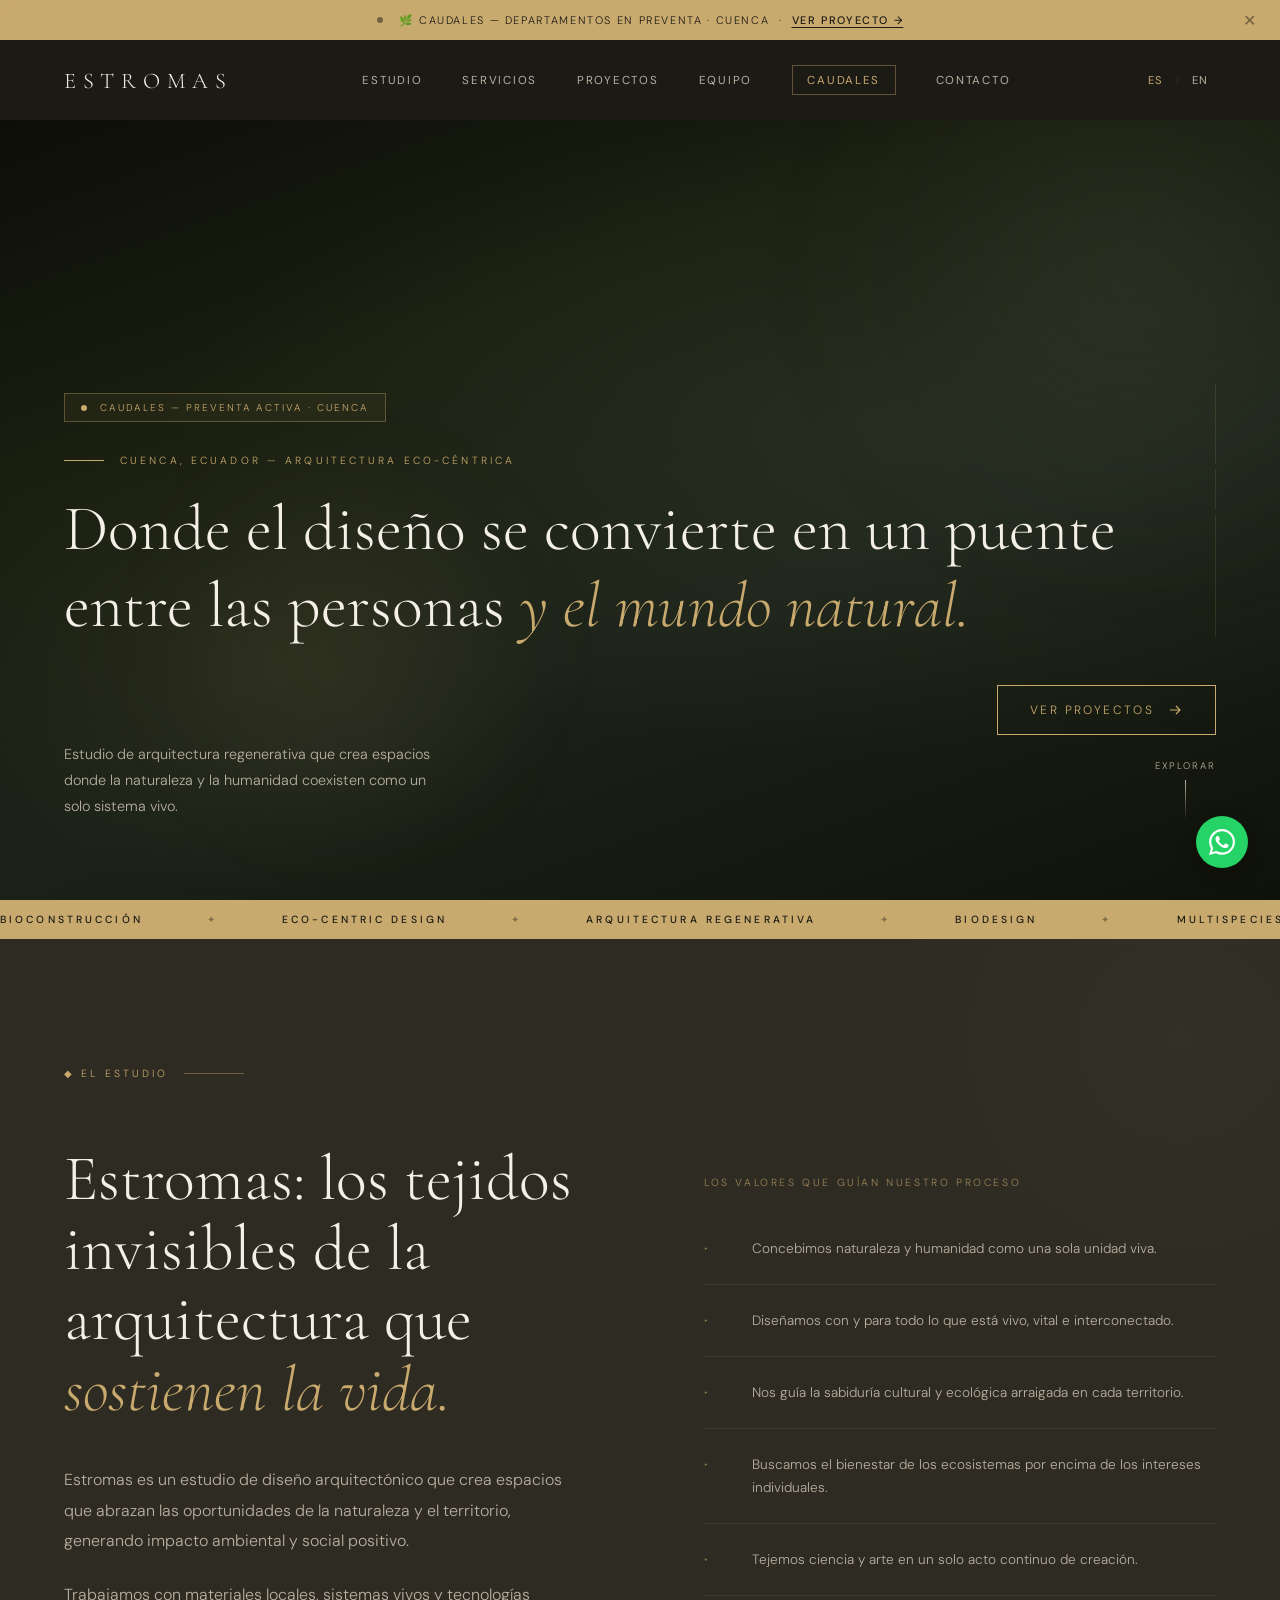
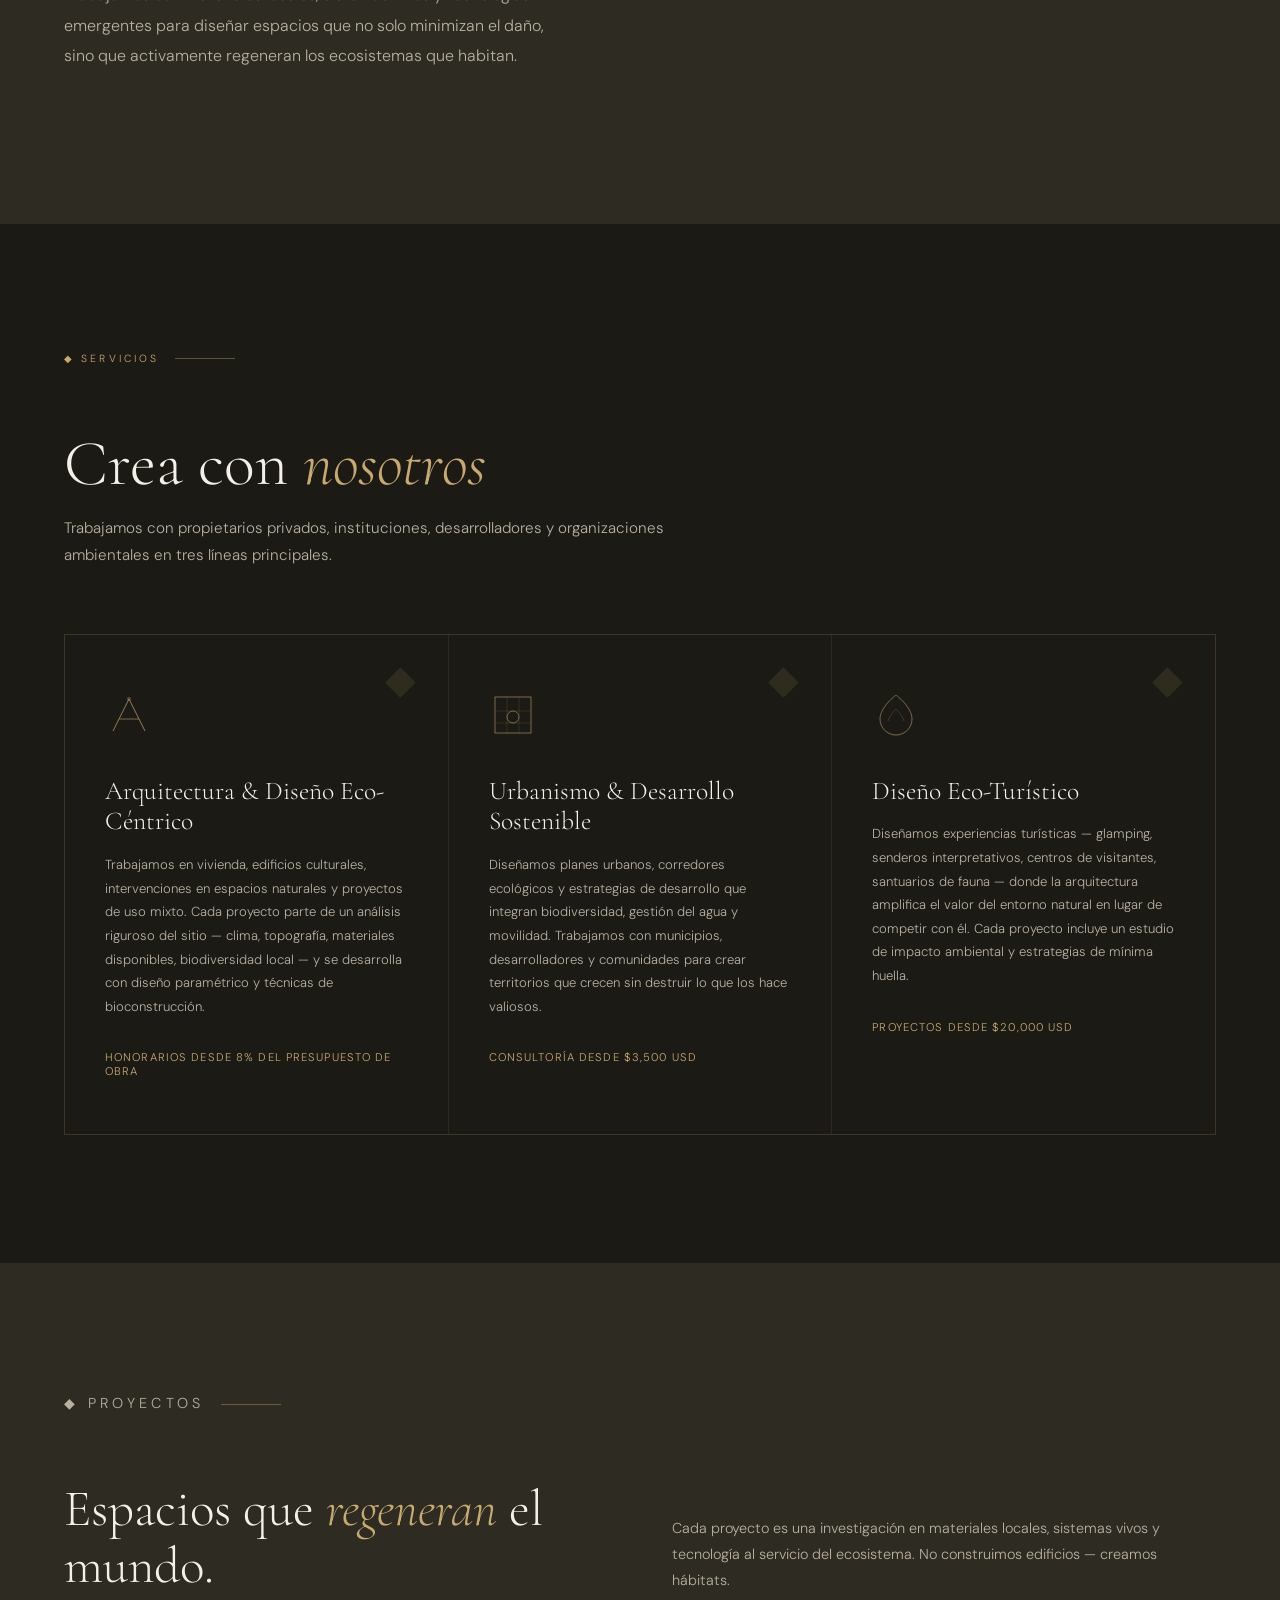
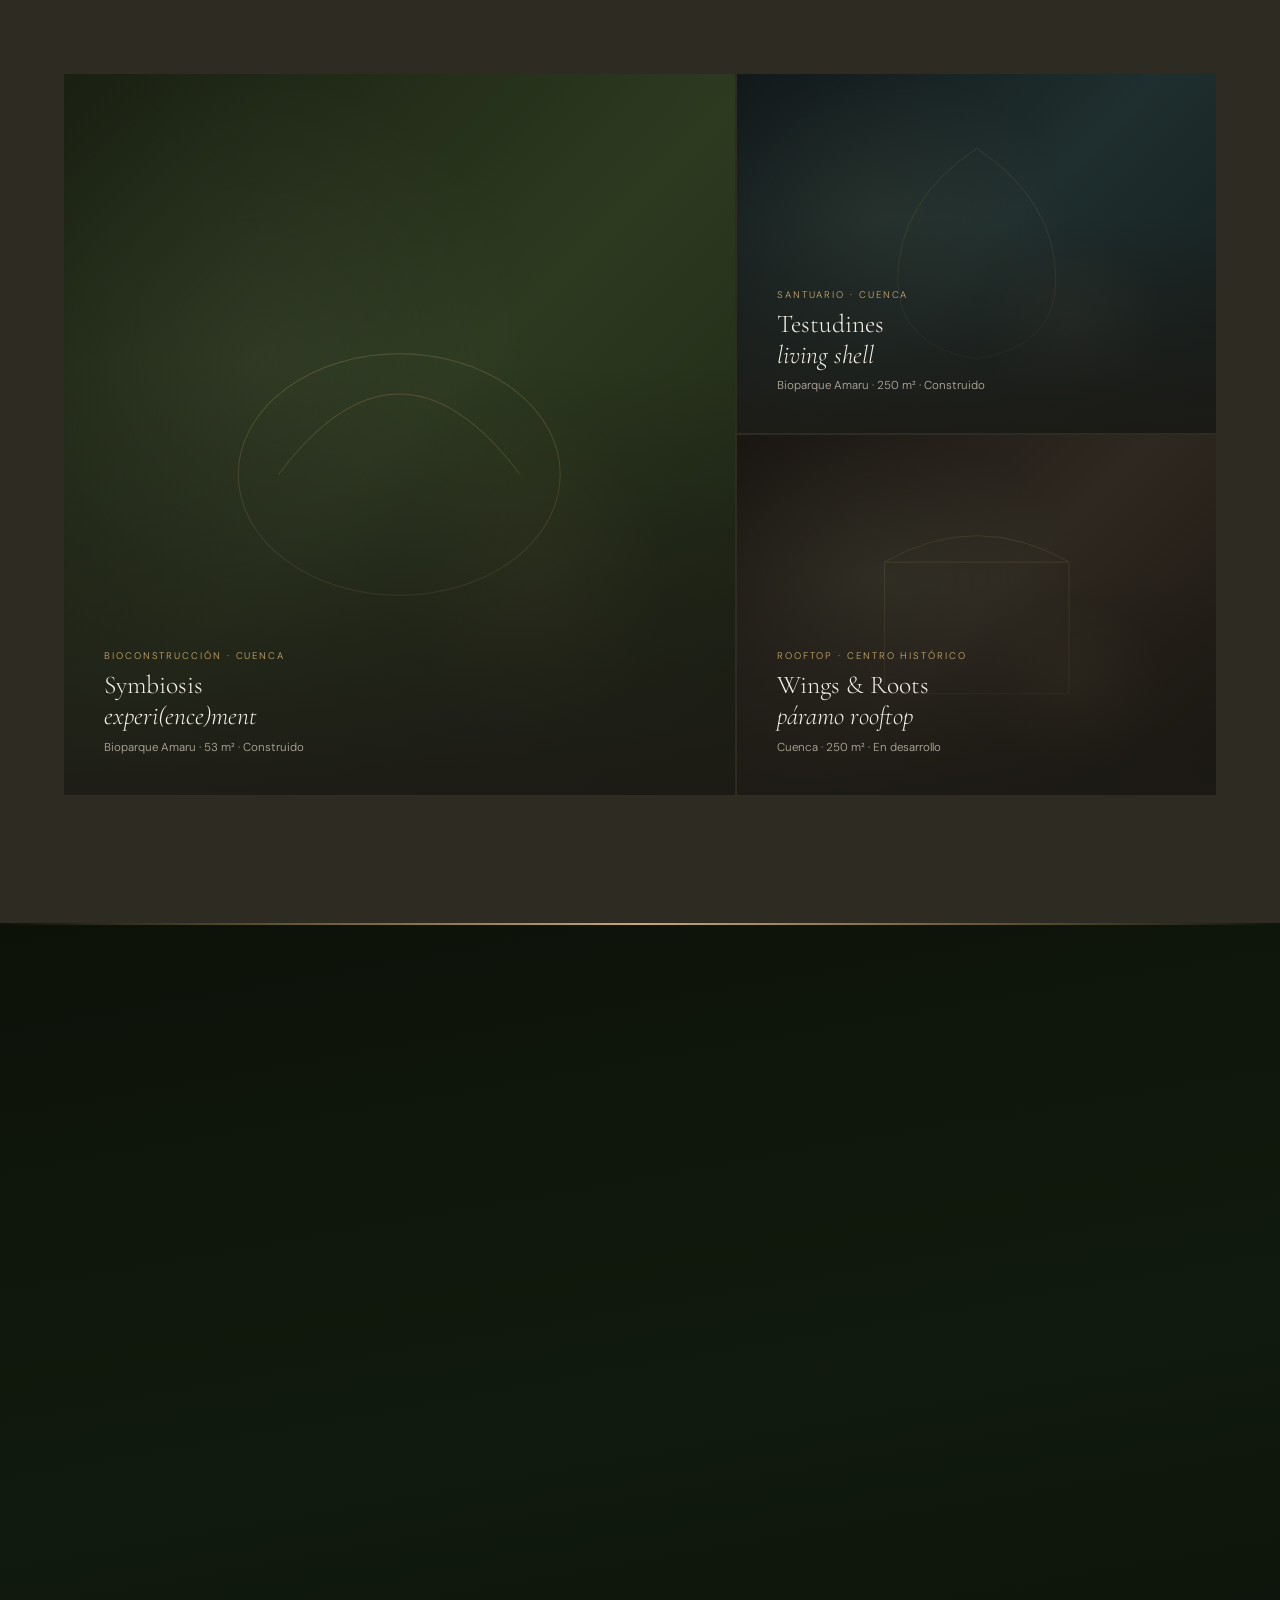
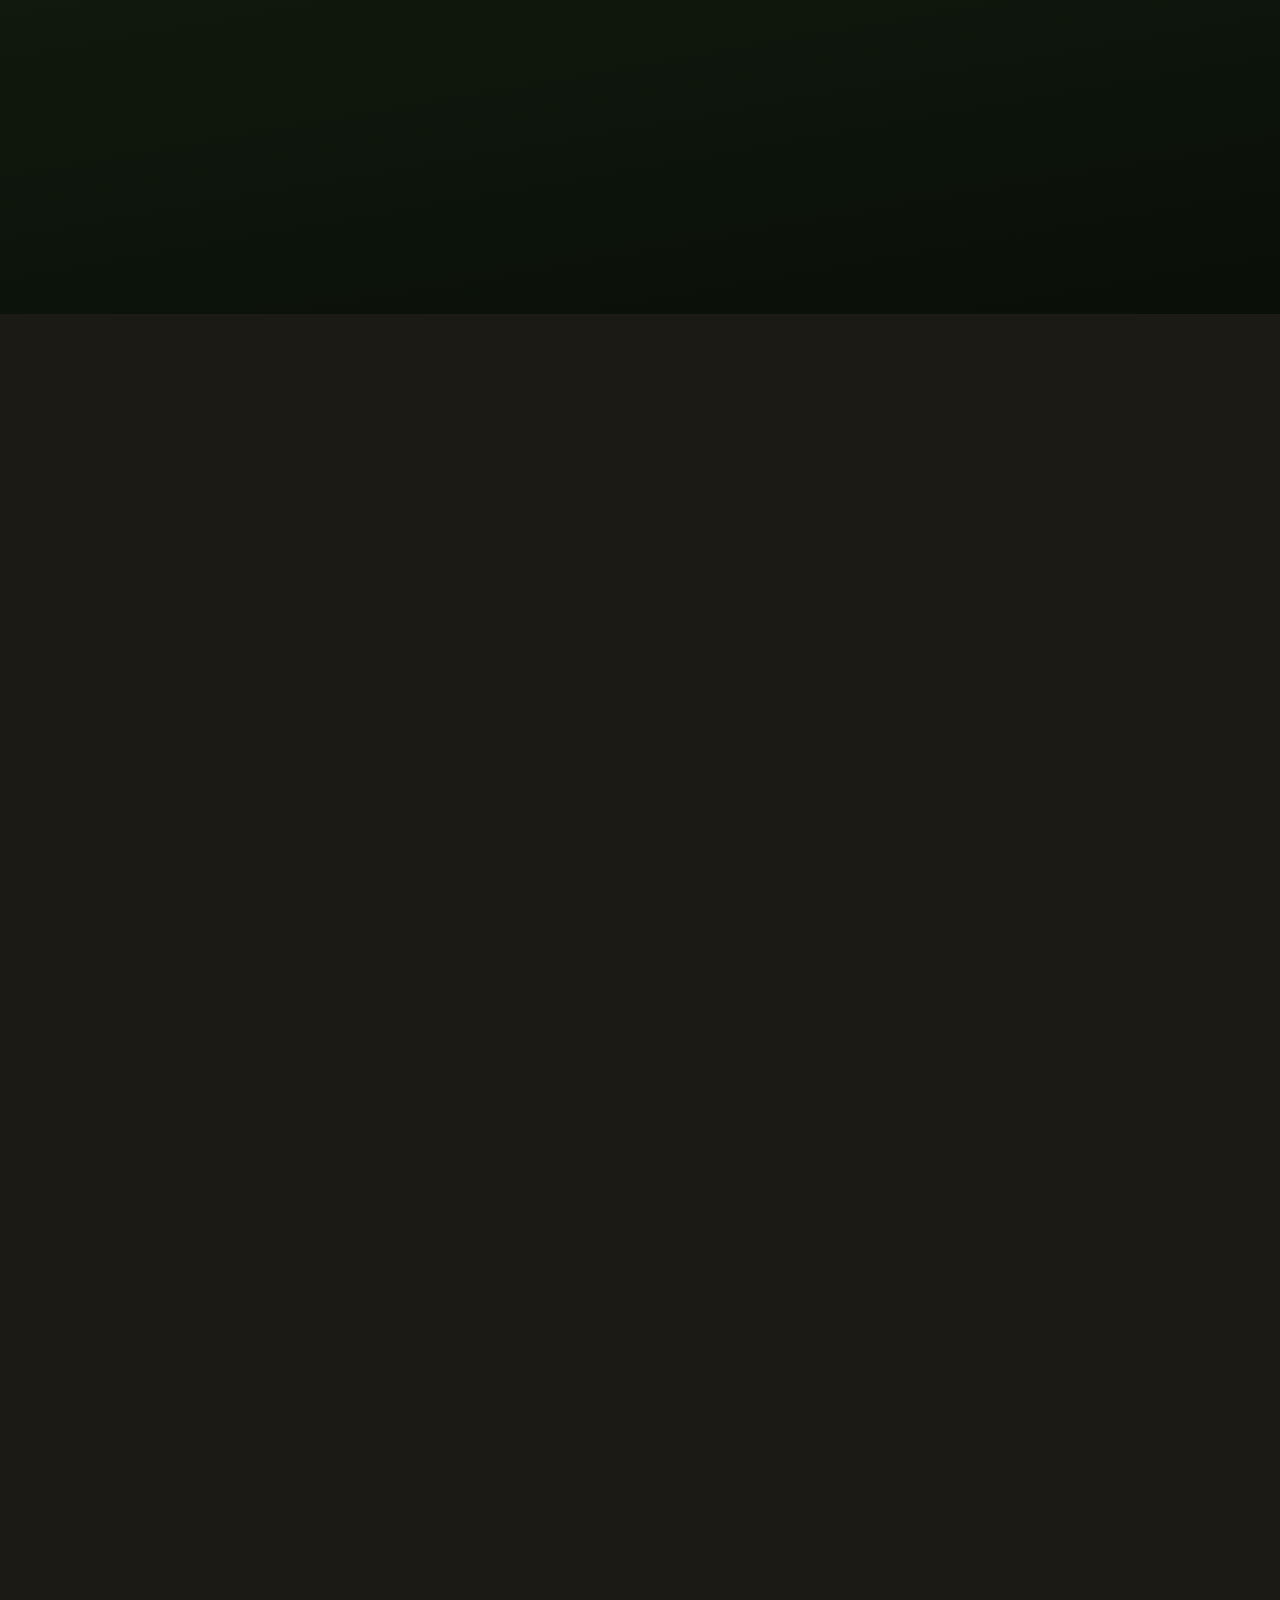
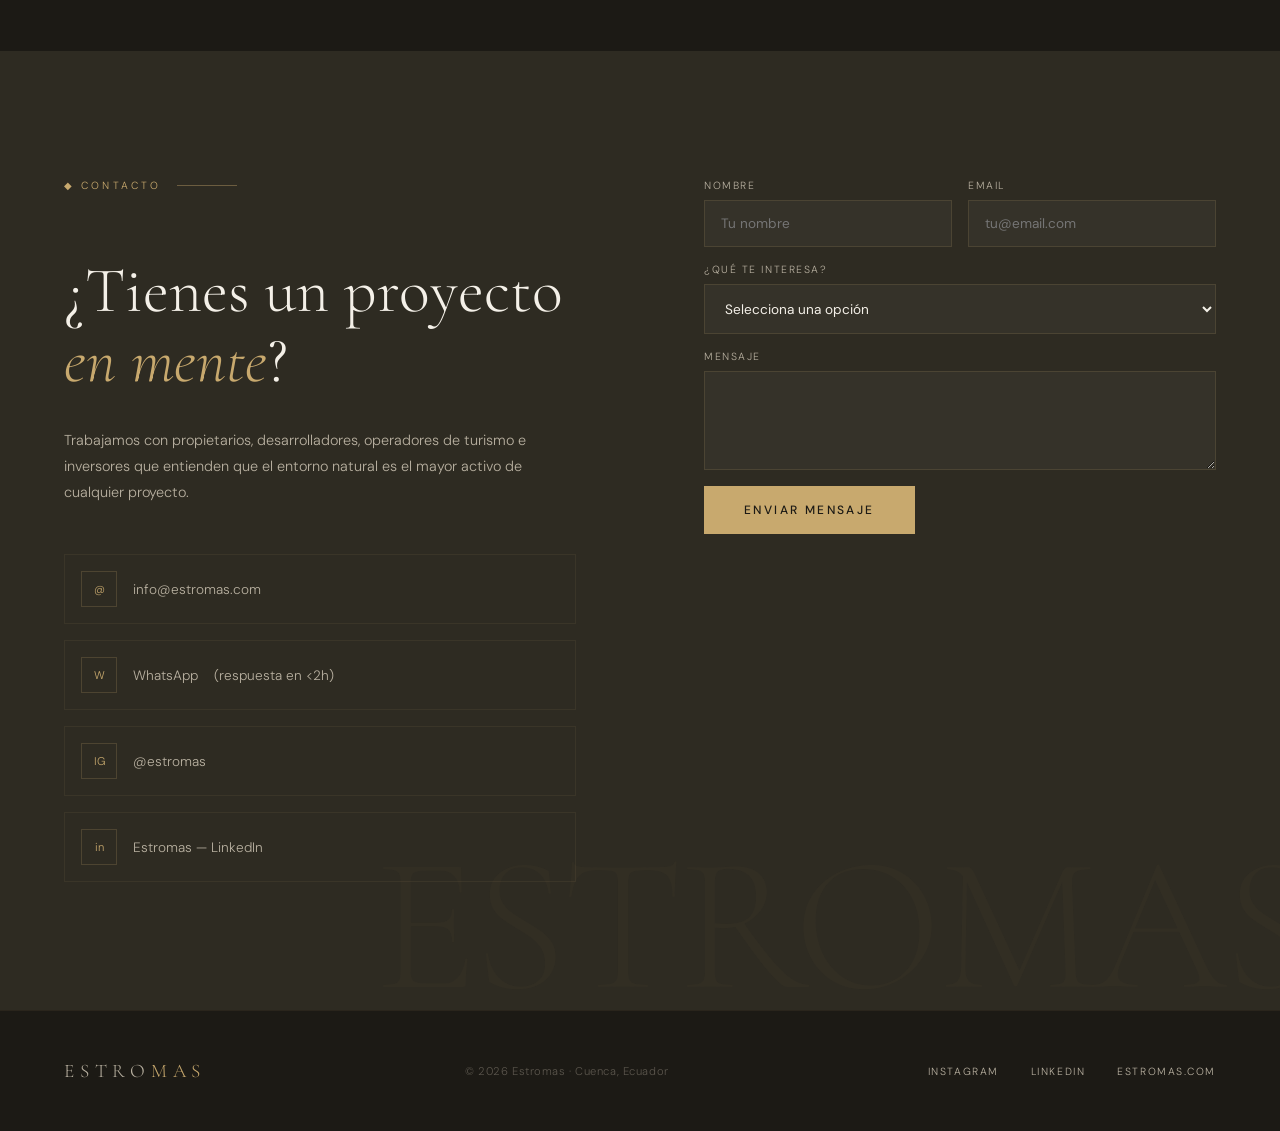
==== commit d1fc1f28: "Mensaje descriptivo de los cambios" ====
--- a/index.html
+++ b/index.html
@@ -158,7 +158,9 @@
   .projects-intro h2 em{color:var(--gold);font-style:italic;}
   .projects-intro p{font-size:.9rem;line-height:1.8;color:var(--stone);}
   .projects-grid{display:grid;grid-template-columns:1.4fr 1fr;grid-template-rows:auto auto;gap:2px;}
-  .proj-card{position:relative;overflow:hidden;background:var(--soil);aspect-ratio:4/3;}
+  .proj-card{position:relative;overflow:hidden;background:var(--soil);aspect-ratio:4/3;display:block;text-decoration:none;}
+  .proj-card-img{position:absolute;inset:0;width:100%;height:100%;object-fit:cover;filter:brightness(.6) saturate(.8);transition:transform .8s ease,filter .6s;}
+  .proj-card:hover .proj-card-img{transform:scale(1.05);filter:brightness(.7) saturate(1);}
   .proj-card:nth-child(1){grid-row:span 2;aspect-ratio:auto;}
   .proj-card-overlay{position:absolute;inset:0;background:linear-gradient(to top,rgba(28,26,21,.9) 0%,transparent 60%);padding:2.5rem;display:flex;flex-direction:column;justify-content:flex-end;}
   .proj-tag{font-size:.6rem;letter-spacing:.2em;text-transform:uppercase;color:var(--gold);margin-bottom:.5rem;}
@@ -197,7 +199,9 @@
   .team h2 em{color:var(--gold);font-style:italic;}
   .team-grid{display:grid;grid-template-columns:repeat(3,1fr);gap:3rem;}
   .team-photo{width:100%;aspect-ratio:3/4;background:var(--bark);position:relative;overflow:hidden;margin-bottom:1.5rem;}
-  .team-photo-inner{width:100%;height:100%;display:flex;align-items:center;justify-content:center;}
+  .team-photo-inner{width:100%;height:100%;display:flex;align-items:center;justify-content:center;overflow:hidden;}
+  .team-img{width:100%;height:100%;object-fit:cover;object-position:center top;transition:transform 0.6s ease, filter 0.6s ease;}
+  .team-card:hover .team-img{transform:scale(1.04);filter:brightness(0.95) saturate(1);}
   .tp-1{background:linear-gradient(160deg,#1a1f10,#242e18);}
   .tp-2{background:linear-gradient(160deg,#151f1a,#1d2c24);}
   .tp-3{background:linear-gradient(160deg,#1a1a10,#282815);}
@@ -496,18 +500,24 @@
     <p class="reveal reveal-delay-1" style="font-size:.9rem;line-height:1.8;color:var(--stone)" data-en>Each project is an investigation into local materials, living systems, and technology in service of the ecosystem. We don't build buildings — we create habitats.</p>
   </div>
   <div class="projects-grid reveal">
-    <div class="proj-card">
+    <a href="symbiosis.html" class="proj-card">
+      <!-- 📷 SYMBIOSIS — cambia el src por tu foto de portada -->
+      <img src="proyectos/SYMBIOSIS/portada.jpg" class="proj-card-img" onerror="this.style.display='none'">
       <div class="proj-visual pv-1"><div class="pv-organic"></div><svg viewBox="0 0 200 200" width="60%" opacity="0.25"><ellipse cx="100" cy="120" rx="80" ry="60" stroke="#C8A96E" stroke-width="0.5" fill="none"/><path d="M40 120 Q100 40 160 120" stroke="#C8A96E" stroke-width="0.5" fill="none"/></svg></div>
       <div class="proj-card-overlay"><p class="proj-tag" data-es>Bioconstrucción · Cuenca</p><p class="proj-tag" data-en>Bioconstruction · Cuenca</p><h3 class="proj-title">Symbiosis<br><em>experi(ence)ment</em></h3><p class="proj-meta" data-es>Bioparque Amaru · 53 m² · Construido</p><p class="proj-meta" data-en>Bioparque Amaru · 53 m² · Built</p></div>
-    </div>
-    <div class="proj-card">
+    </a>
+    <a href="testudines.html" class="proj-card">
+      <!-- 📷 TESTUDINES — cambia el src por tu foto de portada -->
+      <img src="proyectos\TESTUDINES\IMG_6350.jpg" class="proj-card-img" onerror="this.style.display='none'">
       <div class="proj-visual pv-2"><div class="pv-organic"></div><svg viewBox="0 0 200 200" width="55%" opacity="0.2"><path d="M100 20 Q160 60 160 120 Q160 170 100 180 Q40 170 40 120 Q40 60 100 20Z" stroke="#C8A96E" stroke-width="0.5" fill="none"/></svg></div>
       <div class="proj-card-overlay"><p class="proj-tag" data-es>Santuario · Cuenca</p><p class="proj-tag" data-en>Sanctuary · Cuenca</p><h3 class="proj-title">Testudines<br><em>living shell</em></h3><p class="proj-meta" data-es>Bioparque Amaru · 250 m² · Construido</p><p class="proj-meta" data-en>Bioparque Amaru · 250 m² · Built</p></div>
-    </div>
-    <div class="proj-card">
+    </a>
+    <a href="wings-roots.html" class="proj-card">
+      <!-- 📷 WINGS & ROOTS — cambia el src por tu foto de portada -->
+      <img src="proyectos/WINGS-ROOTS/portada.jpg" class="proj-card-img" onerror="this.style.display='none'">
       <div class="proj-visual pv-3"><div class="pv-organic"></div><svg viewBox="0 0 200 200" width="55%" opacity="0.2"><rect x="30" y="60" width="140" height="100" stroke="#C8A96E" stroke-width="0.5" fill="none"/><path d="M30 60 Q100 20 170 60" stroke="#C8A96E" stroke-width="0.5" fill="none"/></svg></div>
       <div class="proj-card-overlay"><p class="proj-tag" data-es>Rooftop · Centro Histórico</p><p class="proj-tag" data-en>Rooftop · Historic Center</p><h3 class="proj-title">Wings &amp; Roots<br><em>páramo rooftop</em></h3><p class="proj-meta" data-es>Cuenca · 250 m² · En desarrollo</p><p class="proj-meta" data-en>Cuenca · 250 m² · In development</p></div>
-    </div>
+    </a>
   </div>
 </section>
 
@@ -566,7 +576,7 @@
   <h2 class="reveal" data-en>Architects with <em>local</em> roots,<br><em>global</em> vision.</h2>
   <div class="team-grid">
     <div class="team-card reveal">
-      <div class="team-photo"><div class="team-photo-inner tp-1"><span class="team-initial">NJ</span></div><div class="team-line"></div></div>
+      <div class="team-photo"><div class="team-photo-inner tp-1"><img src="equipo/NATI.jpg" alt="Natalia Juca Freire" class="team-img team-img-nati"></div><div class="team-line"></div></div>
       <p class="team-name">Natalia Juca Freire</p>
       <p class="team-role" data-es>Co-Fundadora · Directora Creativa y de Investigación</p><p class="team-role" data-en>Co-Founder · Creative & Research Director</p>
       <p class="team-bio" data-es>Especialista en tecnologías emergentes y pensamiento multiespecie. Combina investigación arquitectónica con estrategia de negocio para crear proyectos de impacto real.</p>
@@ -574,19 +584,19 @@
       <div class="team-creds"><p class="cred">MSc. Emergent Technologies — Architectural Association, London</p><p class="cred">Chevening Award — UK Government</p><p class="cred">MBA — USFQ Quito</p><p class="cred">Arquitectura — Universidad de Cuenca</p></div>
     </div>
     <div class="team-card reveal reveal-delay-1">
-      <div class="team-photo"><div class="team-photo-inner tp-2"><span class="team-initial">DP</span></div><div class="team-line"></div></div>
+      <div class="team-photo"><div class="team-photo-inner tp-2"><img src="equipo/DARI.jpg" alt="Darío Pintado Cajamarca" class="team-img team-img-dari"></div><div class="team-line"></div></div>
       <p class="team-name">Darío Pintado Cajamarca</p>
       <p class="team-role" data-es>Co-Fundador · Director Técnico</p><p class="team-role" data-en>Co-Founder · Technical Director</p>
-      <p class="team-bio" data-es>Especialista en confort térmico, restauración patrimonial y bioconstrucción. Conecta el conocimiento local con el pensamiento arquitectónico contemporáneo.</p>
-      <p class="team-bio" data-en>Specialist in thermal comfort, heritage restoration, and bioconstruction. Connects local knowledge with contemporary architectural thinking.</p>
+      <p class="team-bio" data-es>Especialista en dirección de proyectos, combina investigación arquitectónica con estrategia de negocio para crear proyectos de impacto real.</p>
+      <p class="team-bio" data-en>Specialist in project management, combines architectural research with business strategy to create real-impact projects.</p>
       <div class="team-creds"><p class="cred">MBA — USFQ Quito</p><p class="cred">Bioconstrucción &amp; Eficiencia Energética</p><p class="cred">Arquitectura — Universidad de Cuenca</p></div>
     </div>
     <div class="team-card reveal reveal-delay-2">
-      <div class="team-photo"><div class="team-photo-inner tp-3"><span class="team-initial">MA</span></div><div class="team-line"></div></div>
+      <div class="team-photo"><div class="team-photo-inner tp-3"><img src="equipo/MATI.jpg" alt="Matías Ávila Quezada" class="team-img team-img-mati"></div><div class="team-line"></div></div>
       <p class="team-name">Matías Ávila Quezada</p>
       <p class="team-role" data-es>Director de Diseño</p><p class="team-role" data-en>Design Director</p>
-      <p class="team-bio" data-es>Arquitecto con especialización en diseño paramétrico y representación arquitectónica. Responsable del desarrollo visual y técnico de cada proyecto.</p>
-      <p class="team-bio" data-en>Architect specializing in parametric design and architectural representation. Responsible for the visual and technical development of each project.</p>
+      <p class="team-bio" data-es>Especialista en diseño computacional y representación arquitectónica. Lidera la visión formal y visual de los proyectos del estudio, integrando procesos digitales, criterios espaciales y comunicación arquitectónica.</p>
+      <p class="team-bio" data-en>Specialist in computational design and architectural representation. Leads the formal and visual vision of the studio's projects, integrating digital processes, spatial criteria, and architectural communication.</p>
       <div class="team-creds"><p class="cred">Diseño Paramétrico &amp; Digital Fabrication</p><p class="cred">Arquitectura — Universidad de Cuenca</p></div>
     </div>
   </div>
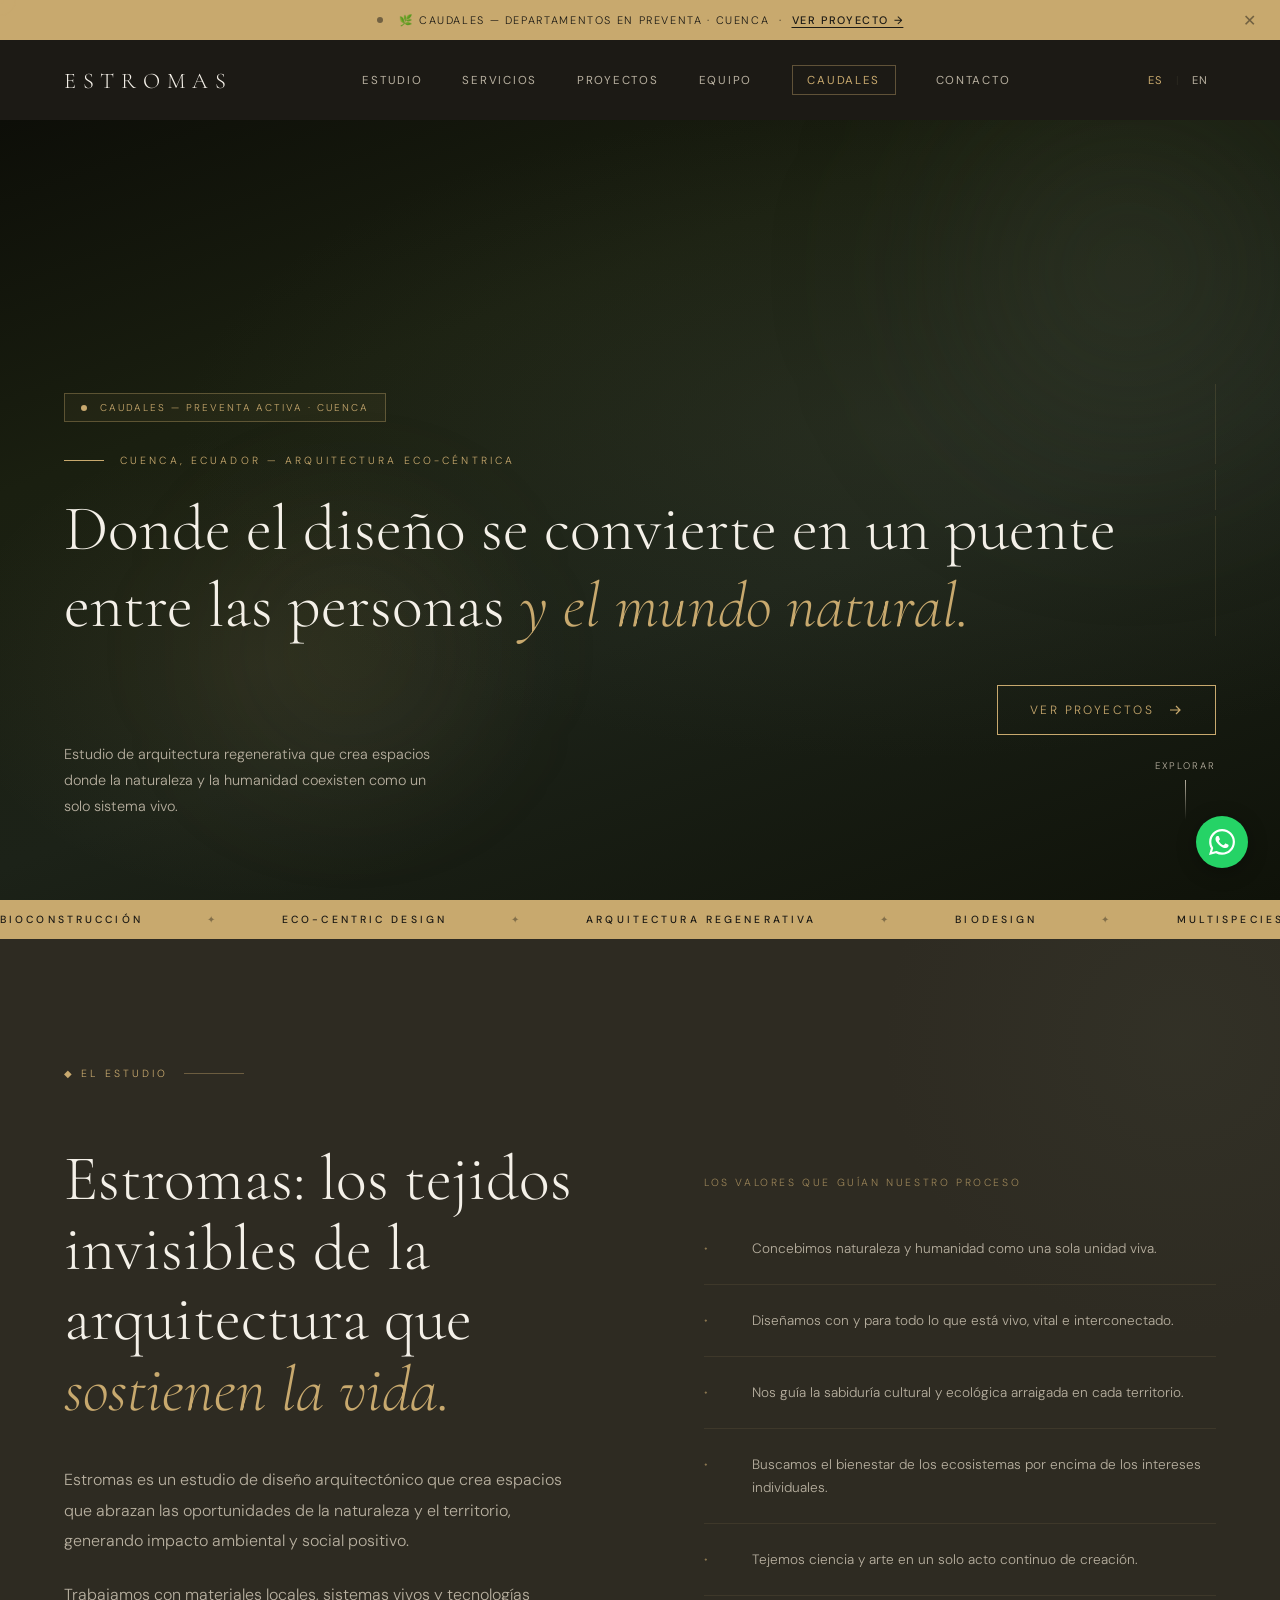
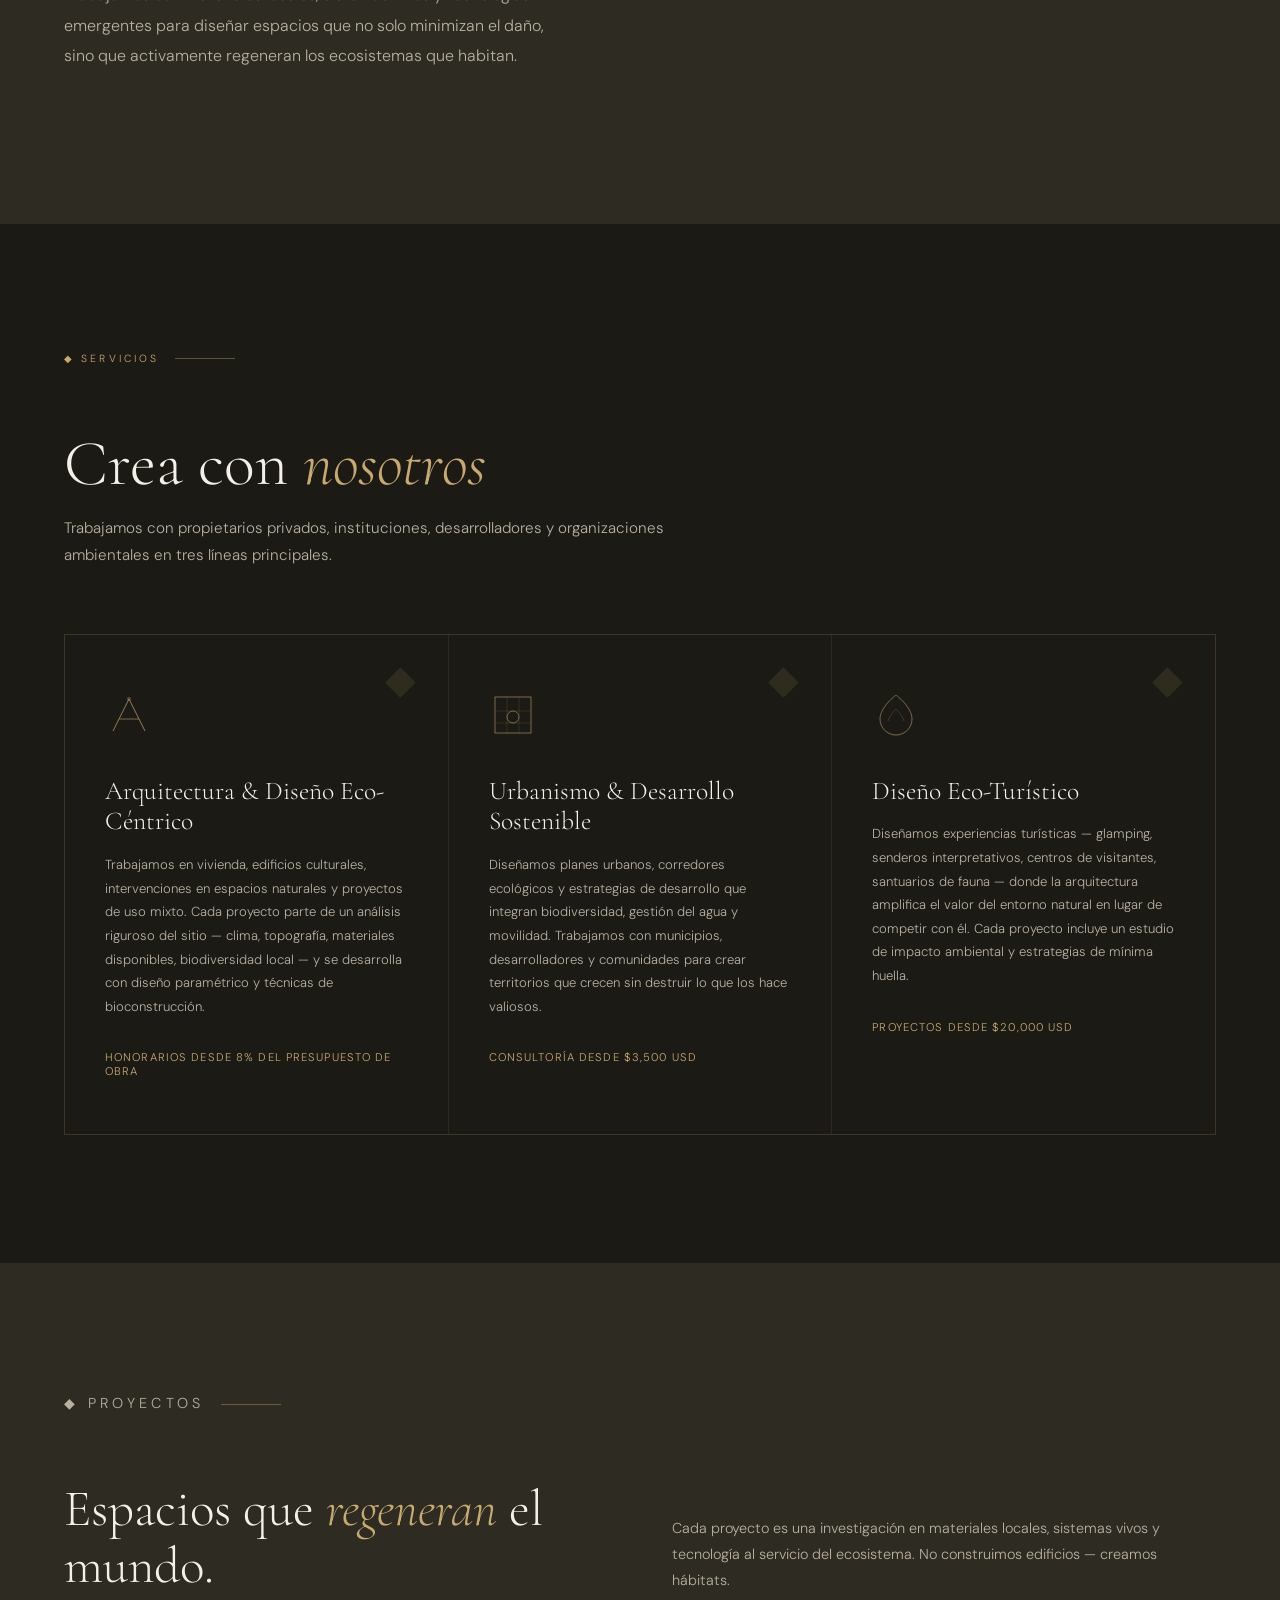
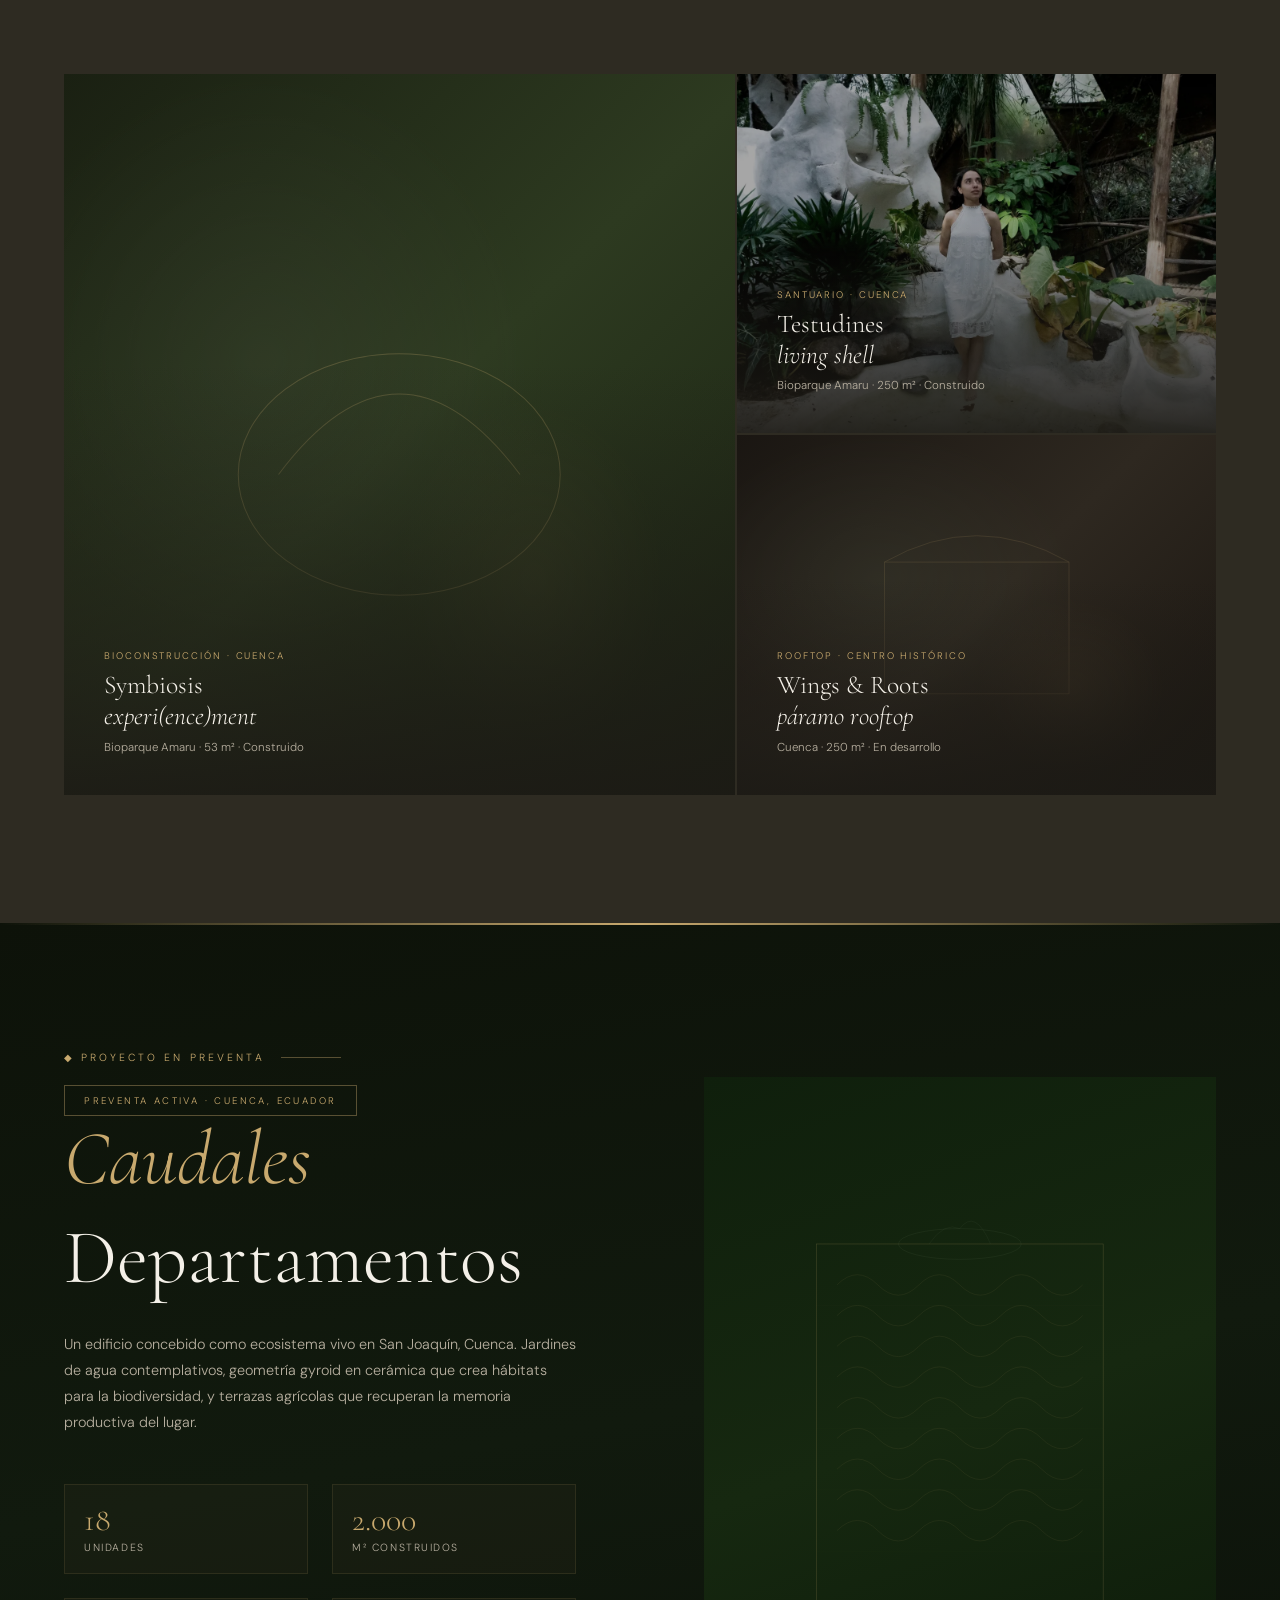
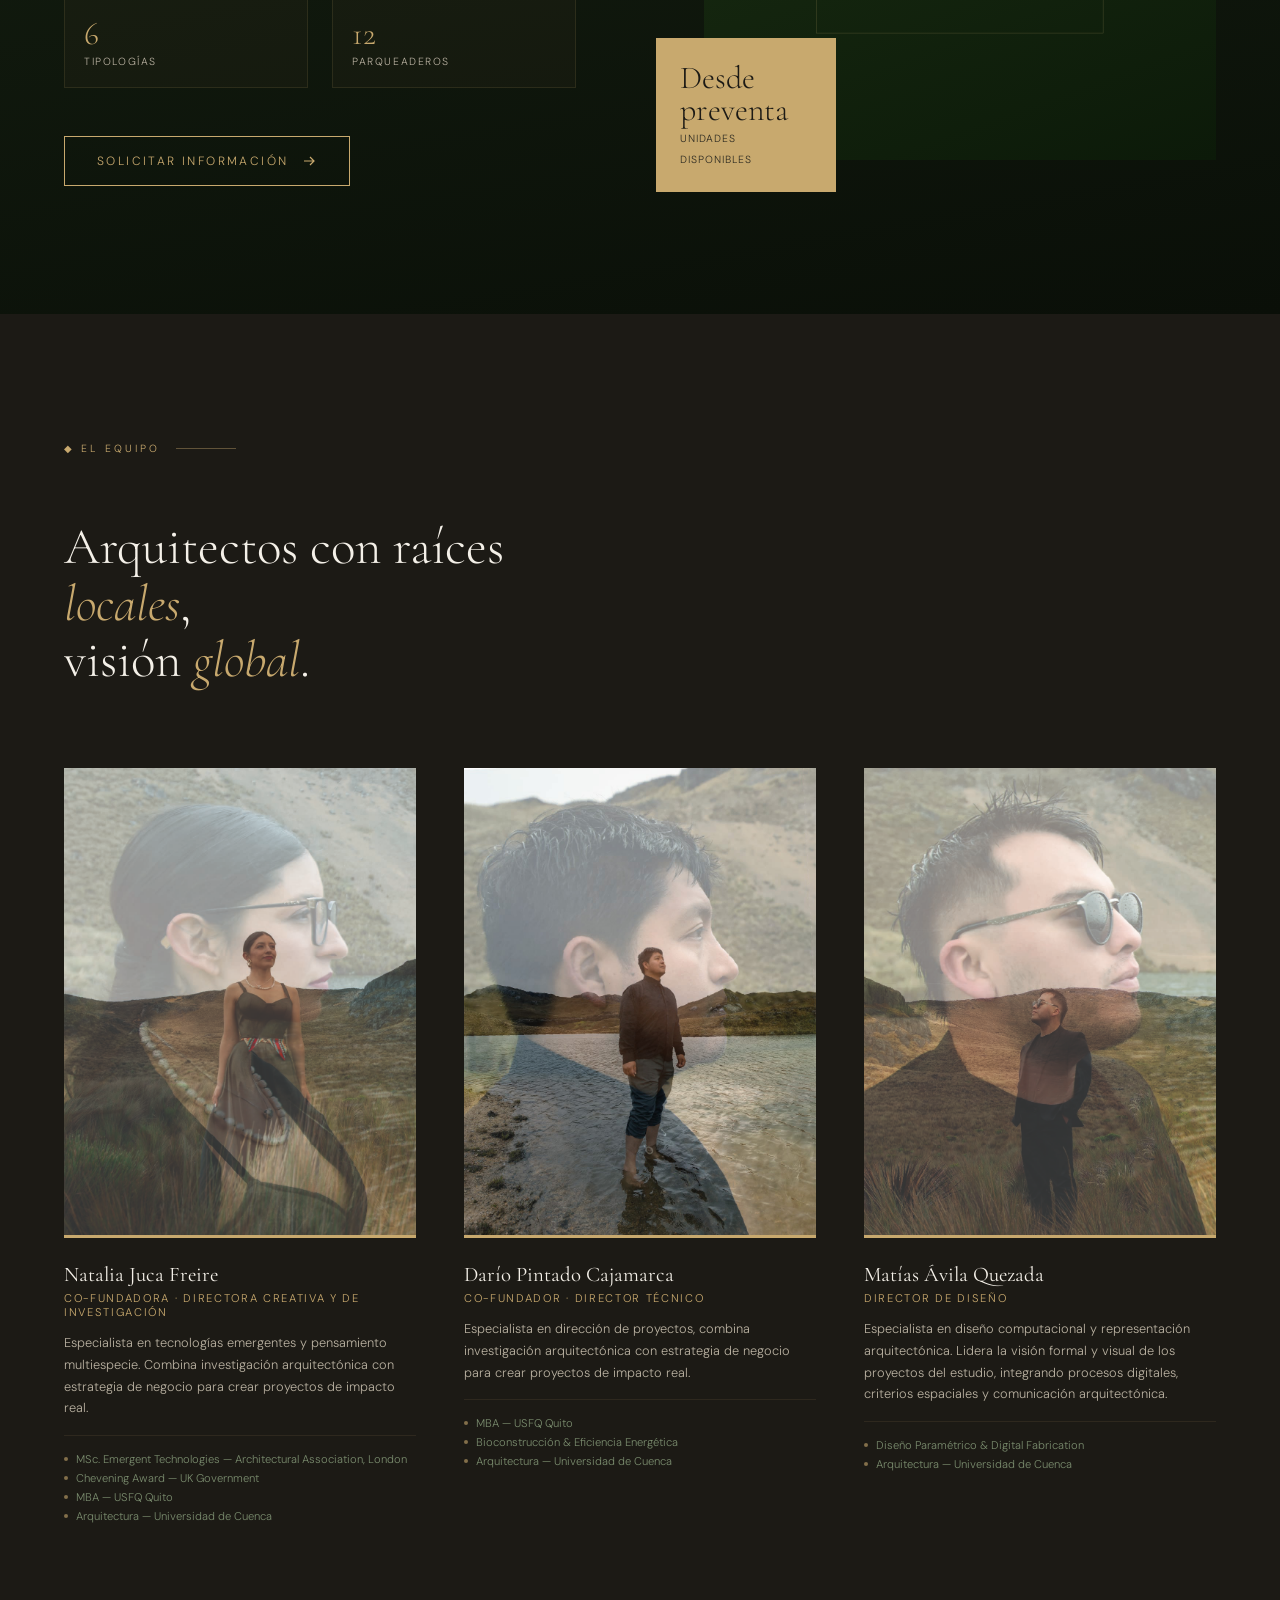
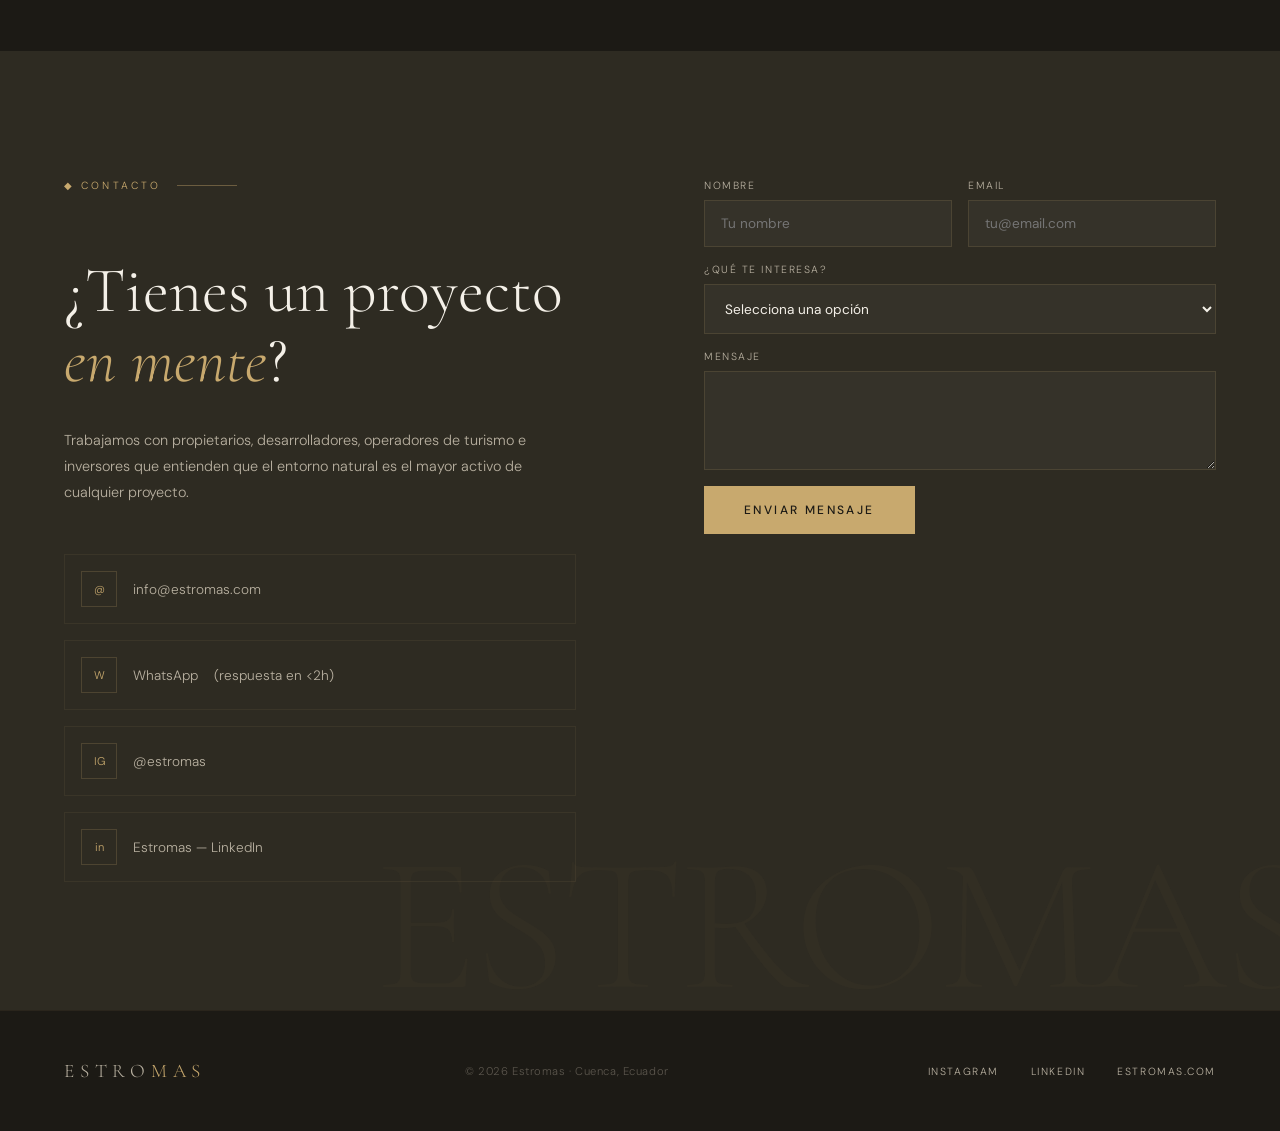
==== commit 818ab52a: "Mensaje descriptivo de los cambios" ====
--- a/index.html
+++ b/index.html
@@ -159,8 +159,10 @@
   .projects-intro p{font-size:.9rem;line-height:1.8;color:var(--stone);}
   .projects-grid{display:grid;grid-template-columns:1.4fr 1fr;grid-template-rows:auto auto;gap:2px;}
   .proj-card{position:relative;overflow:hidden;background:var(--soil);aspect-ratio:4/3;display:block;text-decoration:none;}
-  .proj-card-img{position:absolute;inset:0;width:100%;height:100%;object-fit:cover;filter:brightness(.6) saturate(.8);transition:transform .8s ease,filter .6s;}
-  .proj-card:hover .proj-card-img{transform:scale(1.05);filter:brightness(.7) saturate(1);}
+  .proj-card-img{position:absolute;inset:0;width:100%;height:100%;object-fit:cover;filter:brightness(.65) saturate(.85);transition:transform .8s ease,filter .6s;z-index:1;}
+  .proj-card:hover .proj-card-img{transform:scale(1.05);filter:brightness(.75) saturate(1);}
+  .proj-visual{z-index:0;}
+  .proj-card-overlay{z-index:2;}
   .proj-card:nth-child(1){grid-row:span 2;aspect-ratio:auto;}
   .proj-card-overlay{position:absolute;inset:0;background:linear-gradient(to top,rgba(28,26,21,.9) 0%,transparent 60%);padding:2.5rem;display:flex;flex-direction:column;justify-content:flex-end;}
   .proj-tag{font-size:.6rem;letter-spacing:.2em;text-transform:uppercase;color:var(--gold);margin-bottom:.5rem;}
@@ -508,7 +510,7 @@
     </a>
     <a href="testudines.html" class="proj-card">
       <!-- 📷 TESTUDINES — cambia el src por tu foto de portada -->
-      <img src="proyectos\TESTUDINES\IMG_6350.jpg" class="proj-card-img" onerror="this.style.display='none'">
+      <img src="proyectos\TESTUDINES\01_habitat_interior_model.webp" class="proj-card-img" onerror="this.style.display='none'">
       <div class="proj-visual pv-2"><div class="pv-organic"></div><svg viewBox="0 0 200 200" width="55%" opacity="0.2"><path d="M100 20 Q160 60 160 120 Q160 170 100 180 Q40 170 40 120 Q40 60 100 20Z" stroke="#C8A96E" stroke-width="0.5" fill="none"/></svg></div>
       <div class="proj-card-overlay"><p class="proj-tag" data-es>Santuario · Cuenca</p><p class="proj-tag" data-en>Sanctuary · Cuenca</p><h3 class="proj-title">Testudines<br><em>living shell</em></h3><p class="proj-meta" data-es>Bioparque Amaru · 250 m² · Construido</p><p class="proj-meta" data-en>Bioparque Amaru · 250 m² · Built</p></div>
     </a>
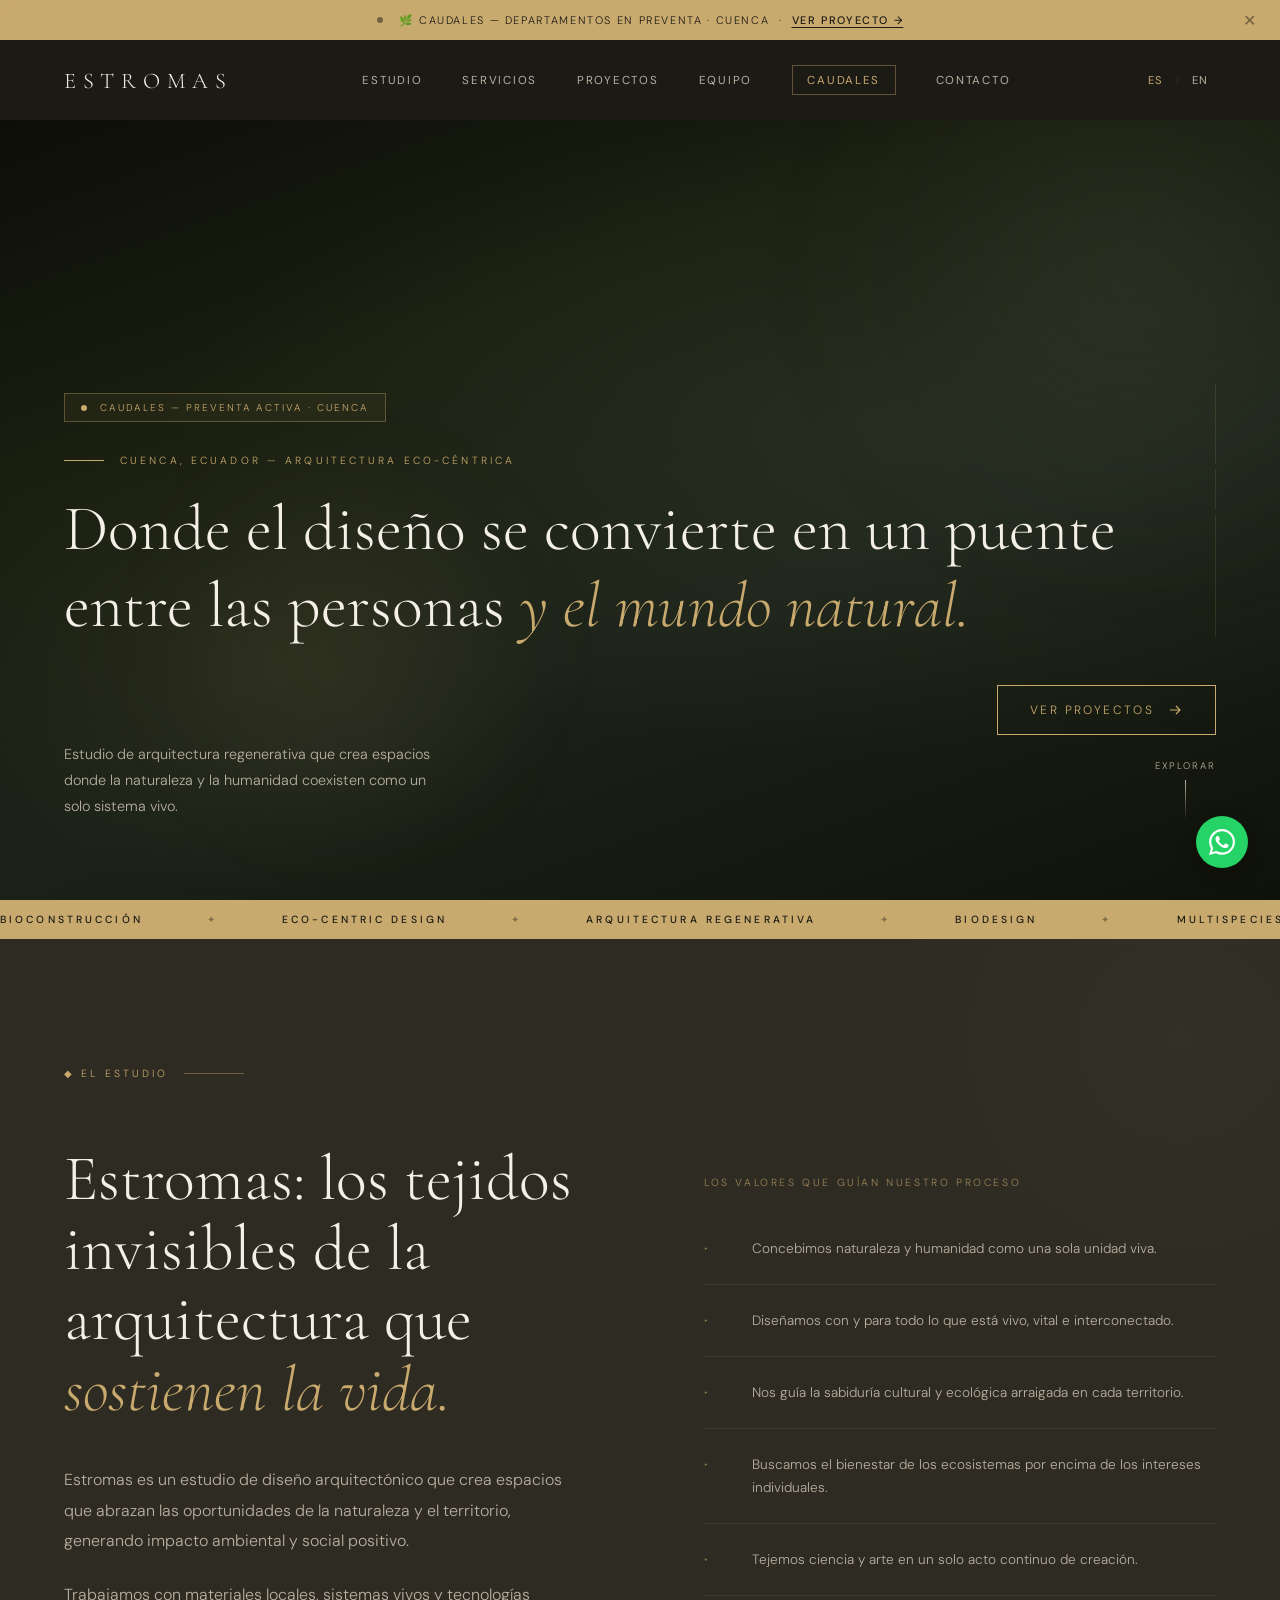
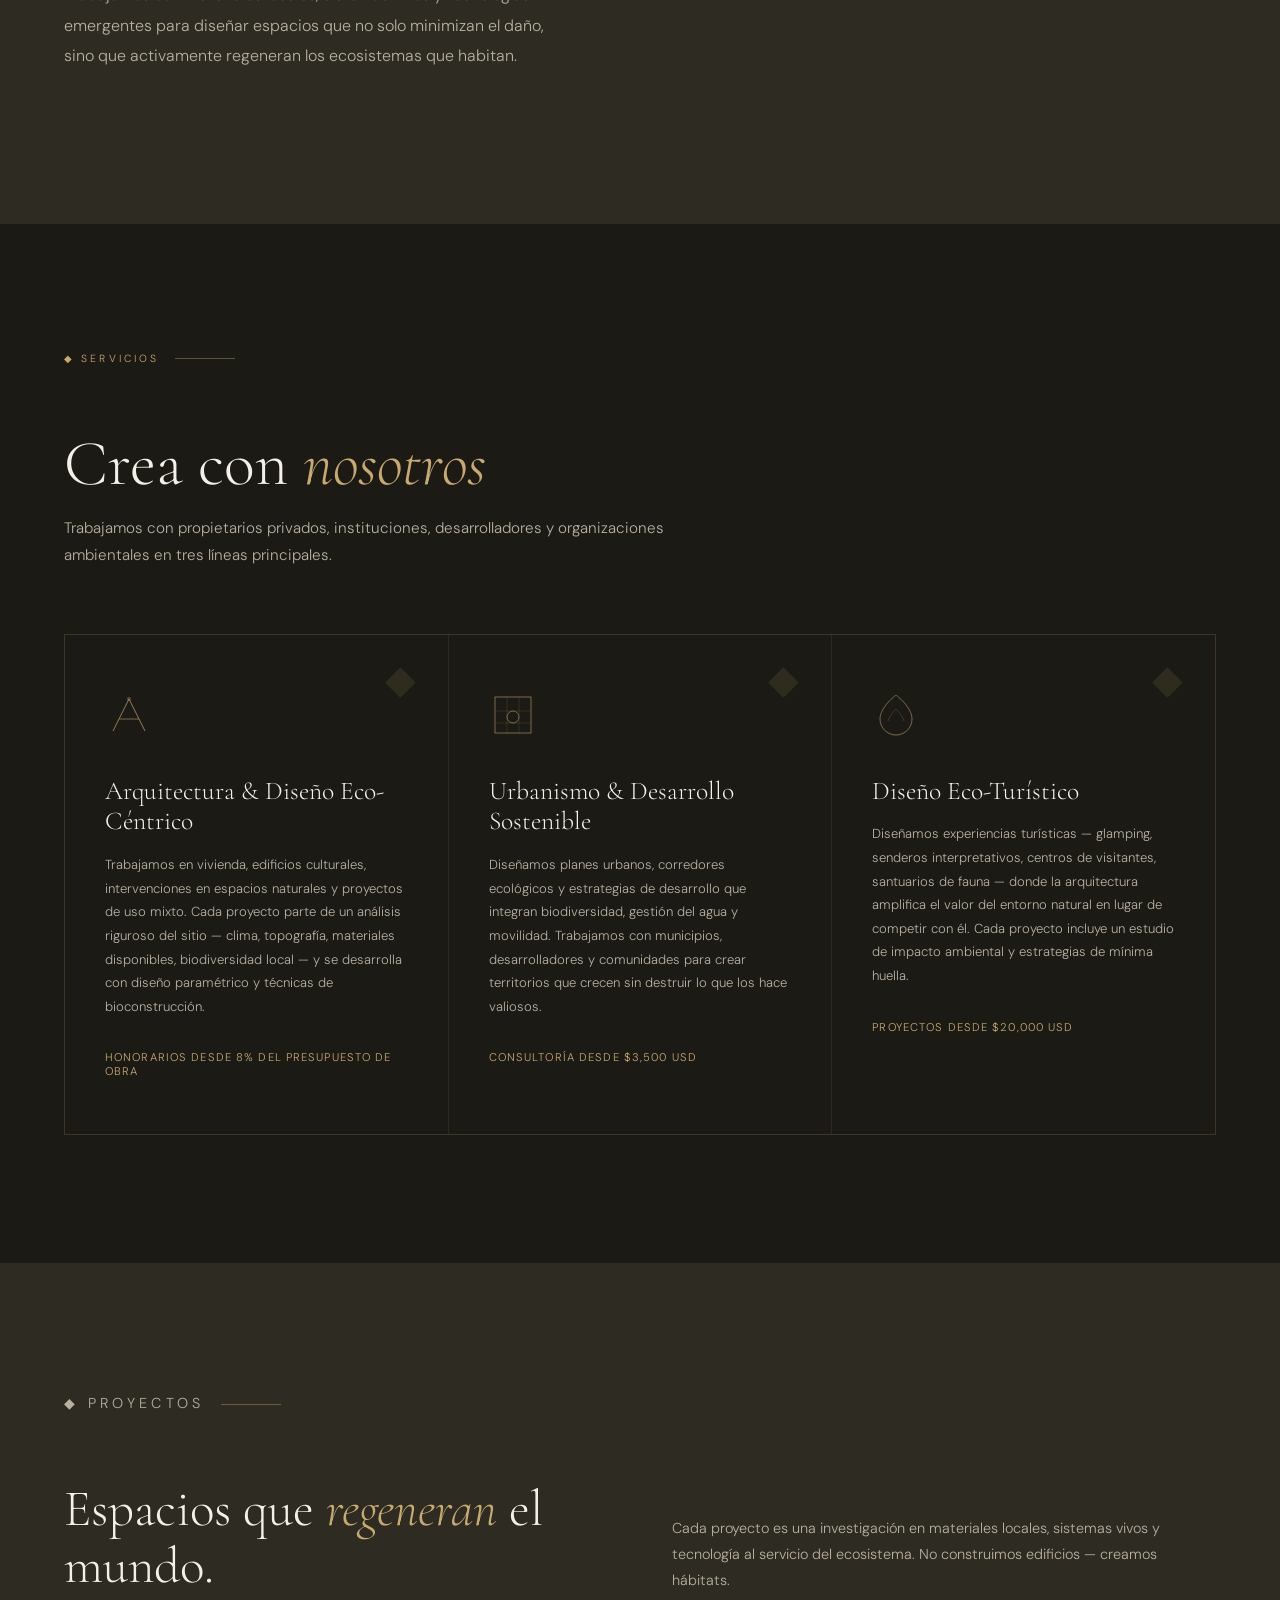
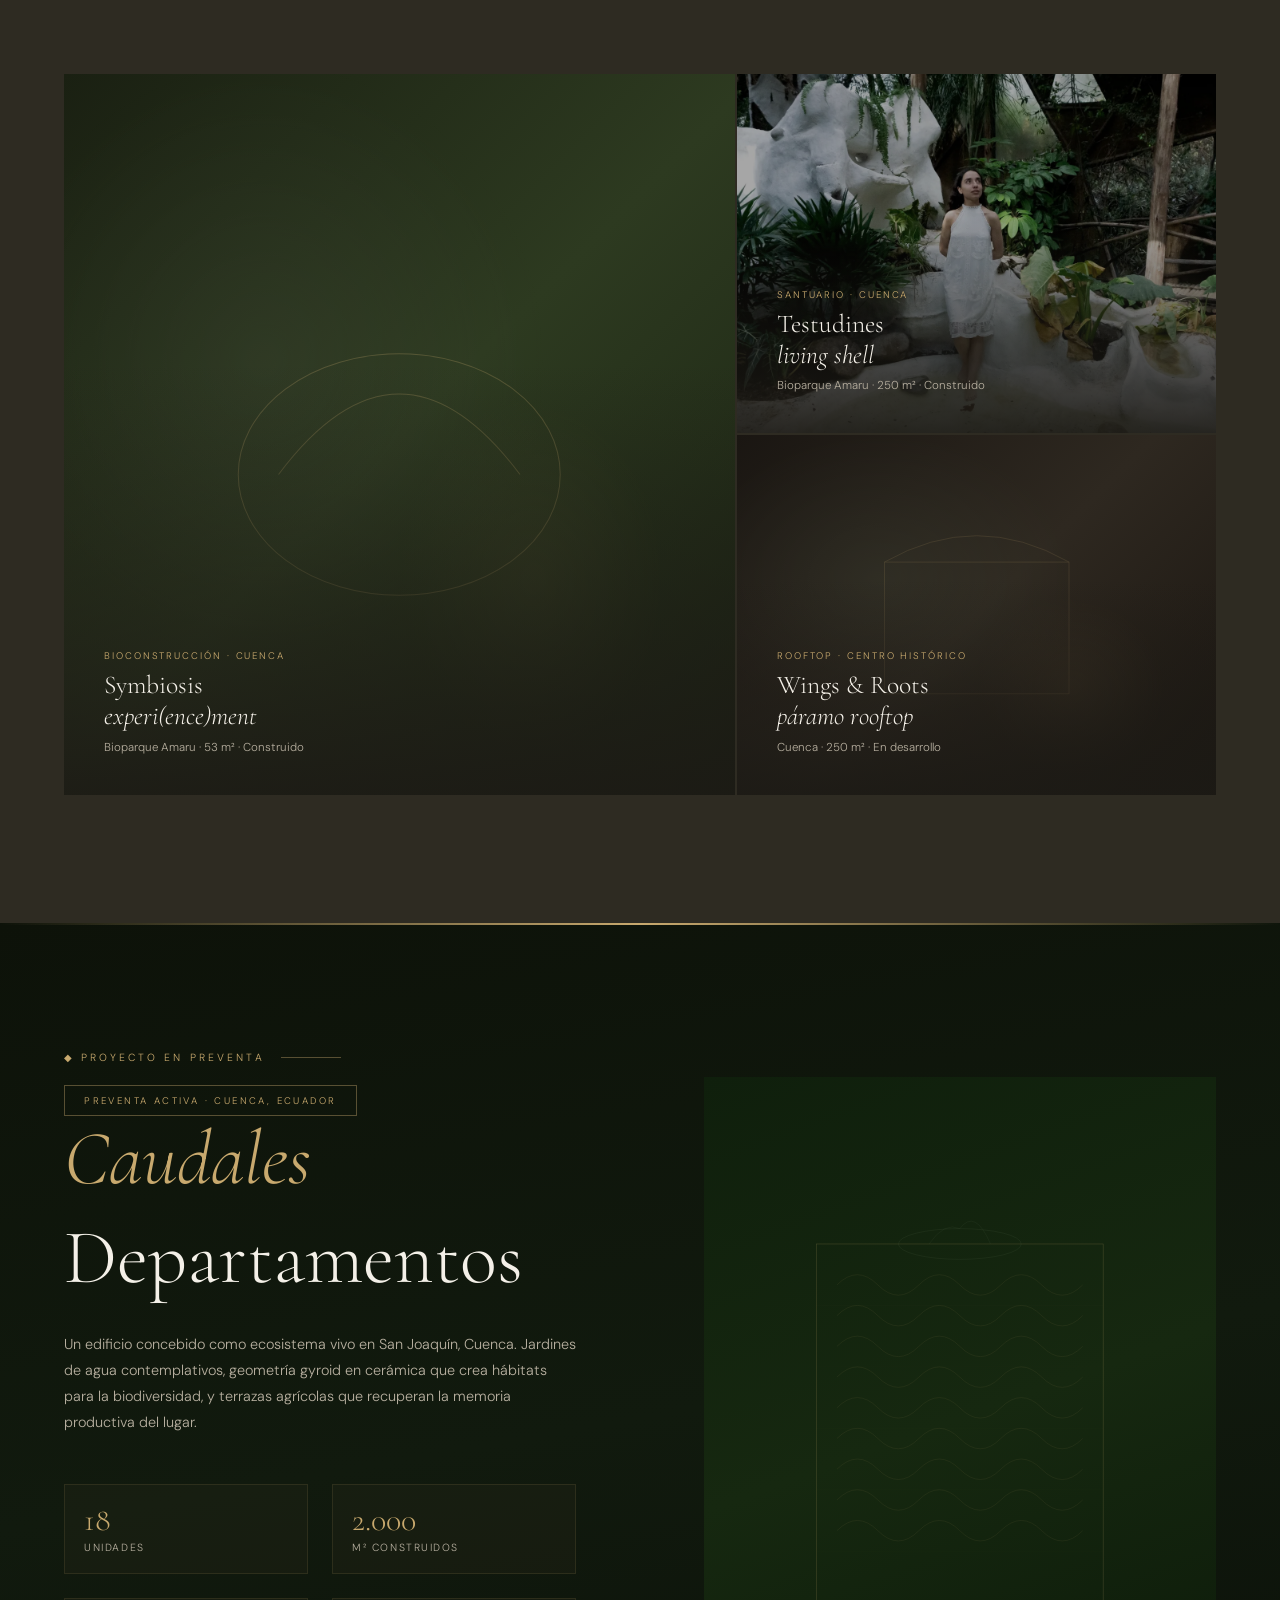
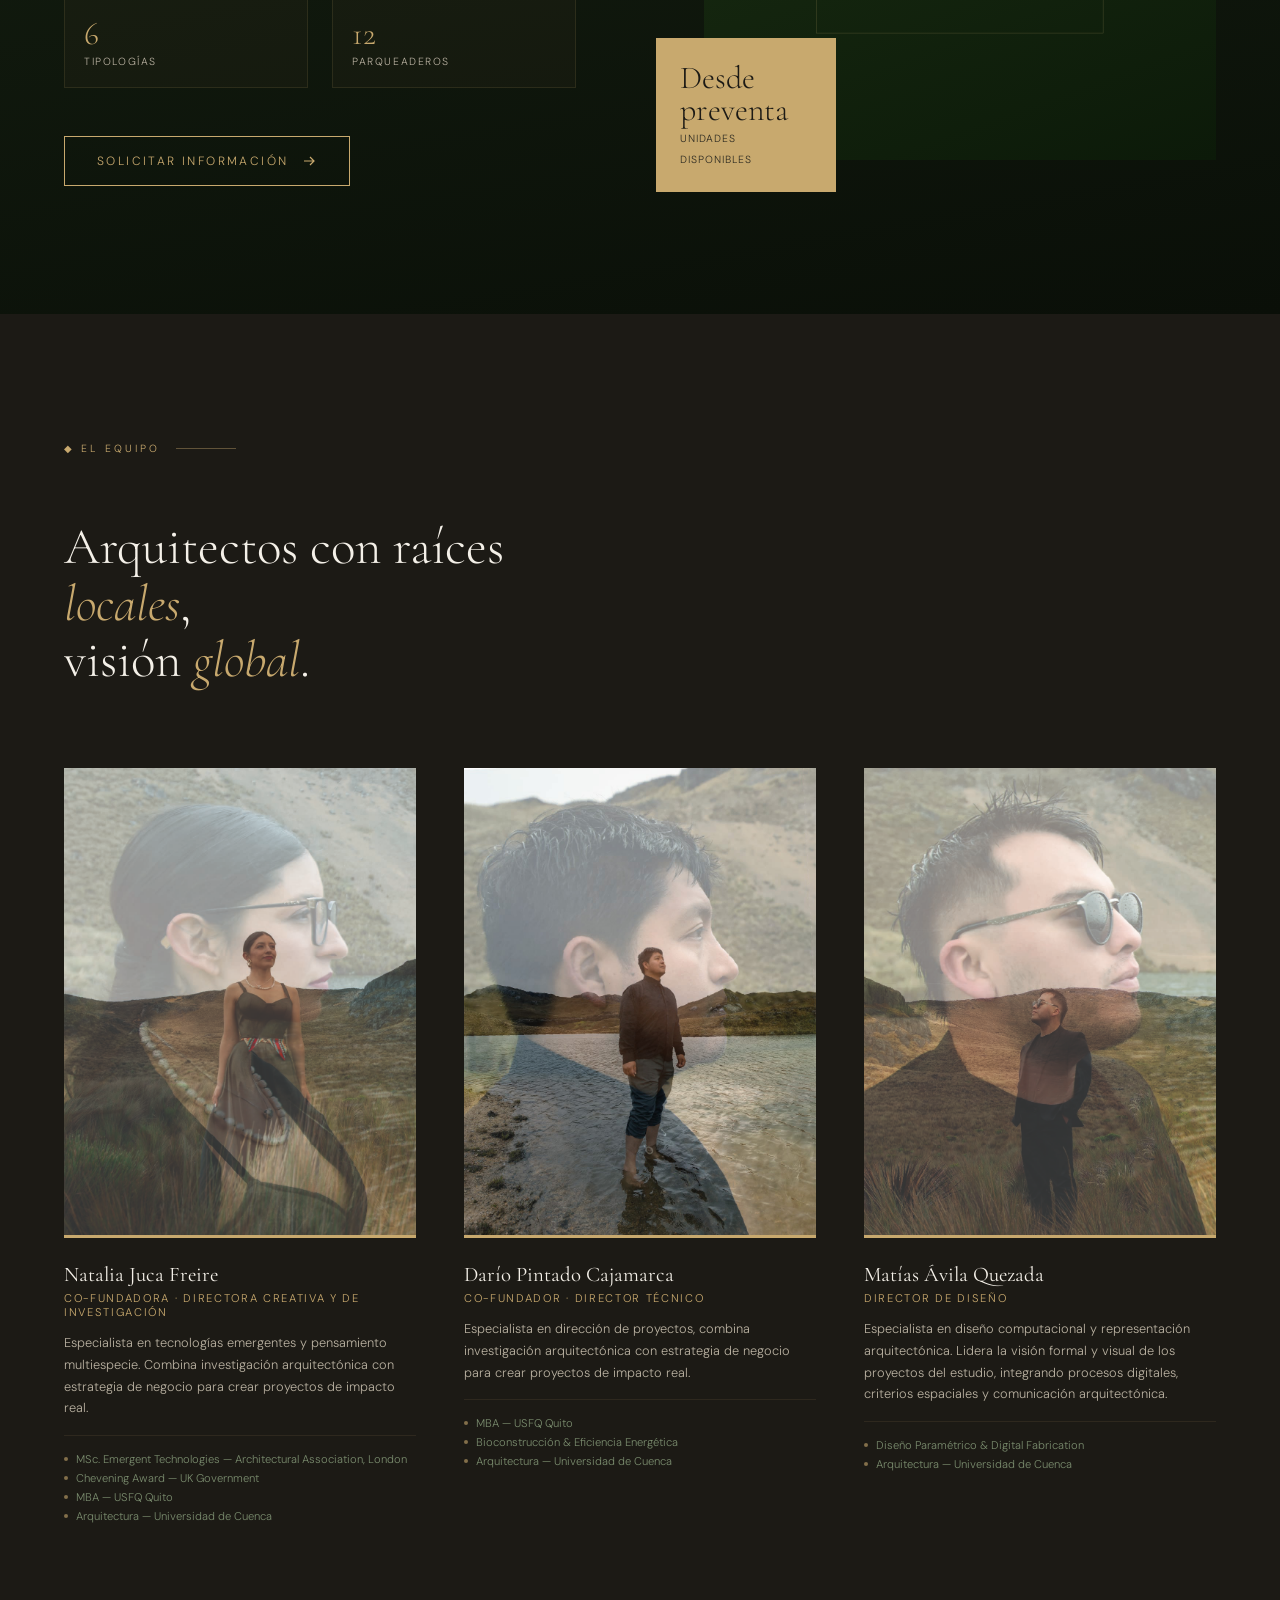
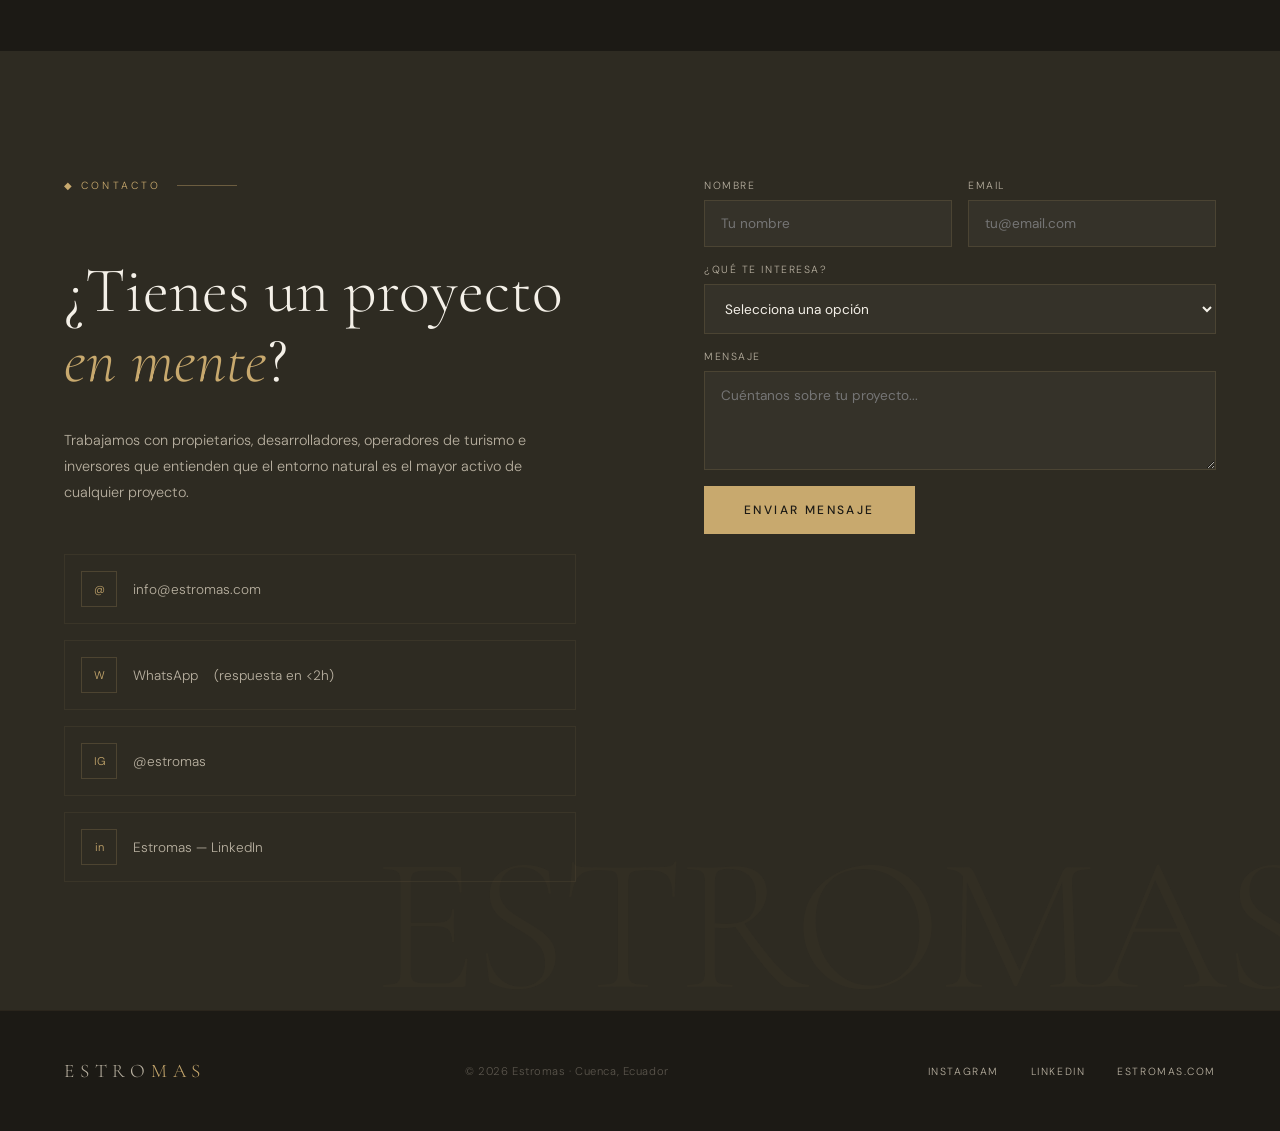
==== commit bc55159c: "Mensaje descriptivo de los cambios" ====
--- a/index.html
+++ b/index.html
@@ -17,7 +17,6 @@
   html { scroll-behavior:smooth; font-size:16px; }
   body { background:var(--soil); color:var(--cream); font-family:'DM Sans',sans-serif; font-weight:300; overflow-x:hidden; cursor:none; padding-top:calc(var(--announce-h) + var(--nav-h)); }
 
-  /* CURSOR */
   .cursor,.cursor-ring{display:none;}
   @media(pointer:fine){
     .cursor{display:block;width:8px;height:8px;background:var(--gold);border-radius:50%;position:fixed;top:0;left:0;pointer-events:none;z-index:9999;transform:translate(-50%,-50%);transition:transform .1s;}
@@ -25,7 +24,6 @@
     body{cursor:none;}
   }
 
-  /* ANNOUNCE BAR */
   .announce{position:fixed;top:0;left:0;right:0;z-index:200;height:var(--announce-h);background:var(--gold);display:flex;align-items:center;justify-content:center;gap:1rem;padding:0 3rem;}
   .announce-dot{width:6px;height:6px;border-radius:50%;background:var(--soil);opacity:.5;animation:pulse 2s ease-in-out infinite;flex-shrink:0;}
   .announce p{font-size:.68rem;letter-spacing:.15em;text-transform:uppercase;color:var(--soil);text-align:center;}
@@ -33,7 +31,6 @@
   .announce-close{position:absolute;right:1rem;background:none;border:none;cursor:pointer;color:var(--soil);opacity:.5;font-size:1rem;padding:.5rem;}
   @keyframes pulse{0%,100%{opacity:.5;transform:scale(1);}50%{opacity:1;transform:scale(1.4);}}
 
-  /* NAV */
   nav{position:fixed;top:var(--announce-h);left:0;right:0;z-index:100;height:var(--nav-h);display:flex;align-items:center;justify-content:space-between;padding:0 4rem;transition:background .4s;}
   nav.scrolled{background:rgba(28,26,21,.95);backdrop-filter:blur(12px);border-bottom:1px solid rgba(200,169,110,.1);}
   .nav-logo{font-family:'Cormorant Garamond',serif;font-size:1.4rem;font-weight:300;letter-spacing:.3em;text-transform:uppercase;color:var(--cream);text-decoration:none;flex-shrink:0;}
@@ -62,7 +59,6 @@
   .nav-hamburger.open span:nth-child(2){opacity:0;}
   .nav-hamburger.open span:nth-child(3){transform:translateY(-6px) rotate(-45deg);}
 
-  /* MOBILE MENU */
   .mobile-menu{display:none;position:fixed;top:calc(var(--announce-h) + var(--nav-h));left:0;right:0;background:rgba(28,26,21,.98);backdrop-filter:blur(20px);z-index:99;padding:2.5rem 2rem;flex-direction:column;gap:0;border-bottom:1px solid rgba(200,169,110,.1);}
   .mobile-menu.open{display:flex;}
   .mobile-menu a{font-size:1.5rem;font-family:'Cormorant Garamond',serif;font-weight:300;color:var(--cream);text-decoration:none;padding:1rem 0;border-bottom:1px solid rgba(200,169,110,.08);transition:color .3s;}
@@ -71,7 +67,6 @@
   .mobile-lang button{background:none;border:1px solid rgba(200,169,110,.2);color:var(--stone);font-family:'DM Sans',sans-serif;font-size:.75rem;letter-spacing:.15em;text-transform:uppercase;padding:.6rem 1.2rem;cursor:pointer;transition:all .3s;}
   .mobile-lang button.active{color:var(--gold);border-color:var(--gold);}
 
-  /* HERO */
   .hero{min-height:calc(100vh - var(--announce-h) - var(--nav-h));display:flex;flex-direction:column;justify-content:flex-end;padding:4rem 4rem 5rem;position:relative;overflow:hidden;}
   .hero-bg{position:absolute;inset:0;background:linear-gradient(160deg,#0D0E08 0%,#1a1f10 30%,#1C2218 60%,#0F1209 100%);}
   .hero-bg::after{content:'';position:absolute;inset:0;background-image:radial-gradient(ellipse 80% 60% at 70% 40%,rgba(74,82,64,.25) 0%,transparent 70%),radial-gradient(ellipse 40% 50% at 20% 70%,rgba(200,169,110,.08) 0%,transparent 60%);}
@@ -89,13 +84,10 @@
   .hero-caudales-badge{position:relative;z-index:1;display:inline-flex;align-items:center;gap:.8rem;padding:.45rem 1rem;border:1px solid rgba(200,169,110,.35);background:rgba(200,169,110,.06);font-size:.62rem;letter-spacing:.2em;text-transform:uppercase;color:var(--gold);margin-bottom:2rem;text-decoration:none;transition:background .3s;opacity:0;animation:fadeUp 1s .1s forwards;width:fit-content;}
   .hero-caudales-badge:hover{background:rgba(200,169,110,.12);}
   .hero-caudales-badge::before{content:'';width:6px;height:6px;border-radius:50%;background:var(--gold);animation:pulse 2s ease-in-out infinite;flex-shrink:0;}
-
   .hero-eyebrow{position:relative;z-index:1;font-size:.65rem;letter-spacing:.3em;text-transform:uppercase;color:var(--gold);margin-bottom:1.5rem;display:flex;align-items:center;gap:1rem;opacity:0;animation:fadeUp 1s .3s forwards;}
   .hero-eyebrow::before{content:'';display:block;width:40px;height:1px;background:var(--gold);}
   .hero-title{position:relative;z-index:1;font-family:'Cormorant Garamond',serif;font-weight:300;line-height:.9;margin-bottom:2.5rem;opacity:0;animation:fadeUp 1s .5s forwards;}
   .hero-title .line-1{font-size:clamp(2rem,5vw,5rem);display:block;color:var(--cream);line-height:1.2;}
-  .hero-title .line-2{display:none;}
-  .hero-title .line-3{display:none;}
   .hero-gold{color:var(--gold);font-style:italic;}
   .hero-bottom{position:relative;z-index:1;display:flex;justify-content:space-between;align-items:flex-end;gap:2rem;opacity:0;animation:fadeUp 1s .8s forwards;}
   .hero-desc{max-width:380px;font-size:.9rem;line-height:1.8;color:var(--stone);}
@@ -109,19 +101,16 @@
   @keyframes bounce{0%,100%{transform:translateY(0);}50%{transform:translateY(6px);}}
   @keyframes fadeUp{from{opacity:0;transform:translateY(30px);}to{opacity:1;transform:translateY(0);}}
 
-  /* MARQUEE */
   .marquee-strip{background:var(--gold);padding:.8rem 0;overflow:hidden;}
   .marquee-track{display:flex;gap:4rem;animation:marquee 20s linear infinite;width:max-content;}
   .marquee-track span{font-size:.65rem;letter-spacing:.3em;text-transform:uppercase;color:var(--soil);font-weight:500;white-space:nowrap;}
   .marquee-sep{color:var(--bark);opacity:.4;}
   @keyframes marquee{from{transform:translateX(0);}to{transform:translateX(-50%);}}
 
-  /* SECTIONS */
   section{padding:8rem 4rem;}
   .section-label{font-size:.65rem;letter-spacing:.3em;text-transform:uppercase;color:var(--gold);display:flex;align-items:center;gap:1rem;margin-bottom:4rem;}
   .section-label::after{content:'';flex:1;max-width:60px;height:1px;background:var(--gold);opacity:.4;}
 
-  /* ABOUT */
   .about{background:var(--bark);position:relative;overflow:hidden;}
   .about::before{content:'';position:absolute;top:-200px;right:-200px;width:600px;height:600px;border-radius:50%;background:radial-gradient(circle,rgba(74,82,64,.15) 0%,transparent 70%);}
   .about-grid{display:grid;grid-template-columns:1fr 1fr;gap:8rem;align-items:start;}
@@ -134,7 +123,6 @@
   .value-num{font-family:'Cormorant Garamond',serif;font-size:.75rem;color:var(--gold);opacity:.6;margin-top:.2rem;min-width:1.5rem;}
   .value-text{font-size:.85rem;line-height:1.7;color:var(--stone);}
 
-  /* SERVICES */
   .services{background:var(--soil);}
   .services-intro{margin-bottom:4rem;}
   .services-heading{font-family:'Cormorant Garamond',serif;font-size:clamp(2.5rem,5vw,4rem);font-weight:300;color:var(--cream);line-height:1.1;margin-bottom:1rem;}
@@ -151,7 +139,6 @@
   .service-desc{font-size:.82rem;line-height:1.8;color:var(--stone);margin-bottom:2rem;}
   .service-fee{font-size:.7rem;letter-spacing:.1em;color:var(--gold);text-transform:uppercase;}
 
-  /* PROJECTS */
   .projects{background:var(--bark);}
   .projects-intro{display:grid;grid-template-columns:1fr 1fr;gap:4rem;margin-bottom:5rem;align-items:end;}
   .projects-intro h2{font-family:'Cormorant Garamond',serif;font-size:clamp(2.5rem,4vw,3.8rem);font-weight:300;line-height:1.1;color:var(--cream);}
@@ -174,7 +161,6 @@
   .pv-3{background:linear-gradient(135deg,#1a1612,#2e2820,#1a1510);}
   .pv-organic{position:absolute;inset:0;opacity:.4;background-image:radial-gradient(ellipse 70% 70% at 30% 40%,rgba(74,82,64,.6) 0%,transparent 60%),radial-gradient(ellipse 40% 50% at 70% 70%,rgba(200,169,110,.2) 0%,transparent 50%);}
 
-  /* CAUDALES */
   .caudales{background:linear-gradient(170deg,#0D1209,#111A0E,#0A0F08);position:relative;overflow:hidden;}
   .caudales::before{content:'';position:absolute;top:0;left:0;right:0;height:2px;background:linear-gradient(to right,transparent,var(--gold),transparent);}
   .caudales-inner{display:grid;grid-template-columns:1fr 1fr;gap:8rem;align-items:center;}
@@ -195,19 +181,17 @@
   .caudales-float p{font-family:'Cormorant Garamond',serif;font-size:2rem;font-weight:300;color:var(--soil);line-height:1;}
   .caudales-float span{font-size:.65rem;letter-spacing:.1em;text-transform:uppercase;color:var(--bark);display:block;margin-top:.3rem;}
 
-  /* TEAM */
   .team{background:var(--soil);}
   .team h2{font-family:'Cormorant Garamond',serif;font-size:clamp(2.5rem,4vw,3.8rem);font-weight:300;color:var(--cream);margin-bottom:5rem;max-width:500px;line-height:1.1;}
   .team h2 em{color:var(--gold);font-style:italic;}
   .team-grid{display:grid;grid-template-columns:repeat(3,1fr);gap:3rem;}
   .team-photo{width:100%;aspect-ratio:3/4;background:var(--bark);position:relative;overflow:hidden;margin-bottom:1.5rem;}
   .team-photo-inner{width:100%;height:100%;display:flex;align-items:center;justify-content:center;overflow:hidden;}
-  .team-img{width:100%;height:100%;object-fit:cover;object-position:center top;transition:transform 0.6s ease, filter 0.6s ease;}
+  .team-img{width:100%;height:100%;object-fit:cover;object-position:center top;transition:transform 0.6s ease,filter 0.6s ease;}
   .team-card:hover .team-img{transform:scale(1.04);filter:brightness(0.95) saturate(1);}
   .tp-1{background:linear-gradient(160deg,#1a1f10,#242e18);}
   .tp-2{background:linear-gradient(160deg,#151f1a,#1d2c24);}
   .tp-3{background:linear-gradient(160deg,#1a1a10,#282815);}
-  .team-initial{font-family:'Cormorant Garamond',serif;font-size:5rem;font-weight:300;color:rgba(200,169,110,.15);}
   .team-line{position:absolute;bottom:0;left:0;right:0;height:3px;background:var(--gold);}
   .team-name{font-family:'Cormorant Garamond',serif;font-size:1.3rem;font-weight:400;color:var(--cream);margin-bottom:.3rem;}
   .team-role{font-size:.7rem;letter-spacing:.15em;text-transform:uppercase;color:var(--gold);margin-bottom:.8rem;}
@@ -216,7 +200,6 @@
   .cred{font-size:.7rem;color:var(--lichen);display:flex;align-items:center;gap:.5rem;}
   .cred::before{content:'';width:4px;height:4px;background:var(--gold);border-radius:50%;opacity:.6;flex-shrink:0;}
 
-  /* CONTACT */
   .contact{background:var(--bark);position:relative;overflow:hidden;}
   .contact::after{content:'ESTROMAS';position:absolute;bottom:-2rem;right:-2rem;font-family:'Cormorant Garamond',serif;font-size:12rem;font-weight:300;color:rgba(200,169,110,.03);letter-spacing:-.02em;user-select:none;white-space:nowrap;}
   .contact-inner{display:grid;grid-template-columns:1fr 1fr;gap:8rem;align-items:start;position:relative;z-index:1;}
@@ -237,7 +220,6 @@
   .btn-submit{background:var(--gold);border:none;padding:1rem 2.5rem;color:var(--soil);font-family:'DM Sans',sans-serif;font-size:.75rem;letter-spacing:.2em;text-transform:uppercase;font-weight:500;cursor:pointer;align-self:flex-start;transition:all .3s;}
   .btn-submit:hover{background:var(--gold-light);}
 
-  /* FOOTER */
   footer{background:var(--soil);padding:3rem 4rem;border-top:1px solid rgba(200,169,110,.08);display:flex;justify-content:space-between;align-items:center;flex-wrap:wrap;gap:1rem;}
   .footer-logo{font-family:'Cormorant Garamond',serif;font-size:1.2rem;letter-spacing:.3em;text-transform:uppercase;color:var(--stone);}
   .footer-logo span{color:var(--gold);}
@@ -246,7 +228,6 @@
   .footer-social a{font-size:.65rem;letter-spacing:.15em;text-transform:uppercase;color:var(--stone);text-decoration:none;transition:color .3s;}
   .footer-social a:hover{color:var(--gold);}
 
-  /* WHATSAPP FLOAT */
   .wa-float{position:fixed;bottom:2rem;right:2rem;z-index:500;display:flex;align-items:center;overflow:hidden;background:#25D366;border-radius:50px;box-shadow:0 4px 20px rgba(0,0,0,.3);text-decoration:none;color:#fff;transition:all .4s;max-width:52px;}
   .wa-float:hover{max-width:280px;}
   .wa-icon{width:52px;height:52px;flex-shrink:0;display:flex;align-items:center;justify-content:center;}
@@ -254,14 +235,12 @@
   .wa-label{font-size:.72rem;letter-spacing:.08em;text-transform:uppercase;white-space:nowrap;padding-right:1.2rem;font-weight:500;opacity:0;transition:opacity .3s .1s;}
   .wa-float:hover .wa-label{opacity:1;}
 
-  /* REVEAL */
   .reveal{opacity:0;transform:translateY(40px);transition:opacity .8s,transform .8s;}
   .reveal.visible{opacity:1;transform:translateY(0);}
   .reveal-delay-1{transition-delay:.1s;}
   .reveal-delay-2{transition-delay:.2s;}
   .reveal-delay-3{transition-delay:.3s;}
 
-  /* LANGUAGE */
   body.lang-en [data-es]{display:none;}
   body.lang-en [data-en]{display:block;}
   body.lang-es [data-en]{display:none;}
@@ -271,7 +250,6 @@
   body.lang-es span[data-en]{display:none;}
   body.lang-es span[data-es]{display:inline;}
 
-  /* ══ MOBILE ══ */
   @media(max-width:768px){
     :root{--announce-h:36px;--nav-h:64px;}
     body{cursor:auto;}
@@ -286,8 +264,7 @@
     .hero-caudales-badge{font-size:.56rem;padding:.35rem .75rem;margin-bottom:1.5rem;}
     .hero-eyebrow{font-size:.56rem;letter-spacing:.15em;}
     .hero-eyebrow::before{width:20px;}
-    .hero-title{margin-bottom:1.8rem;line-height:.92;}
-    .hero-title .line-3{font-size:clamp(.75rem,3.5vw,1.1rem);letter-spacing:.08em;}
+    .hero-title{margin-bottom:1.8rem;}
     .hero-bottom{flex-direction:column;align-items:flex-start;gap:1.5rem;}
     .hero-desc{max-width:100%;font-size:.85rem;}
     .hero-cta{align-items:flex-start;width:100%;}
@@ -310,18 +287,15 @@
     .team h2{margin-bottom:3rem;}
     .team-grid{grid-template-columns:1fr;gap:3rem;}
     .team-photo{aspect-ratio:4/3;}
-    .team-initial{font-size:6rem;}
     .contact-inner{grid-template-columns:1fr;gap:3rem;}
     .contact::after{display:none;}
     .form-row{grid-template-columns:1fr;}
     footer{flex-direction:column;align-items:flex-start;padding:2.5rem 1.5rem;gap:1.2rem;}
     .footer-social{gap:1.5rem;}
     .wa-float{max-width:52px;bottom:1.5rem;right:1.5rem;}
-    .wa-float:hover{max-width:52px;}
     .wa-label{display:none;}
   }
 
-  /* ══ TABLET ══ */
   @media(min-width:769px) and (max-width:1024px){
     nav{padding:0 2.5rem;}
     .nav-links{gap:1.5rem;}
@@ -345,7 +319,6 @@
 <div class="cursor" id="cursor"></div>
 <div class="cursor-ring" id="cursorRing"></div>
 
-<!-- ANNOUNCEMENT BAR -->
 <div class="announce" id="announce">
   <div class="announce-dot"></div>
   <p data-es>🌿 Caudales — Departamentos en preventa · Cuenca &nbsp;·&nbsp; <a href="#caudales">Ver proyecto →</a></p>
@@ -353,9 +326,8 @@
   <button class="announce-close" onclick="closeAnnounce()">✕</button>
 </div>
 
-<!-- NAV -->
 <nav id="navbar">
-  <a href="#" class="nav-logo"><span class="l">E</span><span class="l">S</span><span class="l">T</span><span class="l">R</span><span class="l">O</span><span class="l">M</span><span class="l">A</span><span class="l">S</span></a>
+  <a href="index.html" class="nav-logo"><span class="l">E</span><span class="l">S</span><span class="l">T</span><span class="l">R</span><span class="l">O</span><span class="l">M</span><span class="l">A</span><span class="l">S</span></a>
   <div class="nav-links">
     <a href="#nosotros" data-es>Estudio</a><a href="#nosotros" data-en>Studio</a>
     <a href="#servicios" data-es>Servicios</a><a href="#servicios" data-en>Services</a>
@@ -376,7 +348,6 @@
   </button>
 </nav>
 
-<!-- MOBILE MENU -->
 <div class="mobile-menu" id="mobileMenu">
   <a href="#nosotros" onclick="closeMenu()" data-es>Estudio</a><a href="#nosotros" onclick="closeMenu()" data-en>Studio</a>
   <a href="#servicios" onclick="closeMenu()" data-es>Servicios</a><a href="#servicios" onclick="closeMenu()" data-en>Services</a>
@@ -390,18 +361,15 @@
   </div>
 </div>
 
-<!-- HERO -->
 <section class="hero" id="inicio">
   <div class="hero-bg"></div>
   <div class="hero-orb hero-orb-1"></div>
   <div class="hero-orb hero-orb-2"></div>
   <div class="hero-lines"><span></span><span></span><span></span></div>
-
   <a href="#caudales" class="hero-caudales-badge">
     <span data-es>Caudales — Preventa activa · Cuenca</span>
     <span data-en>Caudales — Pre-sale now open · Cuenca</span>
   </a>
-
   <p class="hero-eyebrow">
     <span data-es>Cuenca, Ecuador — Arquitectura Eco-Céntrica</span>
     <span data-en>Cuenca, Ecuador — Eco-Centric Architecture</span>
@@ -423,14 +391,12 @@
   </div>
 </section>
 
-<!-- MARQUEE -->
 <div class="marquee-strip">
   <div class="marquee-track">
     <span>Bioconstrucción</span><span class="marquee-sep">✦</span><span>Eco-Centric Design</span><span class="marquee-sep">✦</span><span>Arquitectura Regenerativa</span><span class="marquee-sep">✦</span><span>Biodesign</span><span class="marquee-sep">✦</span><span>Multispecies Architecture</span><span class="marquee-sep">✦</span><span>Cuenca · Ecuador</span><span class="marquee-sep">✦</span><span>Diseño Paramétrico</span><span class="marquee-sep">✦</span><span>Bioconstrucción</span><span class="marquee-sep">✦</span><span>Eco-Centric Design</span><span class="marquee-sep">✦</span><span>Arquitectura Regenerativa</span><span class="marquee-sep">✦</span><span>Biodesign</span><span class="marquee-sep">✦</span><span>Multispecies Architecture</span><span class="marquee-sep">✦</span><span>Cuenca · Ecuador</span><span class="marquee-sep">✦</span><span>Diseño Paramétrico</span><span class="marquee-sep">✦</span>
   </div>
 </div>
 
-<!-- ABOUT -->
 <section class="about" id="nosotros">
   <p class="section-label reveal"><span data-es>◆ El Estudio</span><span data-en>◆ The Studio</span></p>
   <div class="about-grid">
@@ -454,7 +420,6 @@
   </div>
 </section>
 
-<!-- SERVICES -->
 <section class="services" id="servicios">
   <p class="section-label reveal"><span data-es>◆ Servicios</span><span data-en>◆ Services</span></p>
   <div class="services-intro reveal">
@@ -491,7 +456,6 @@
   </div>
 </section>
 
-<!-- PROJECTS -->
 <section class="projects" id="proyectos">
   <div class="projects-intro">
     <div class="reveal">
@@ -504,13 +468,13 @@
   <div class="projects-grid reveal">
     <a href="symbiosis.html" class="proj-card">
       <!-- 📷 SYMBIOSIS — cambia el src por tu foto de portada -->
-      <img src="proyectos/SYMBIOSIS/portada.jpg" class="proj-card-img" onerror="this.style.display='none'">
+      <img src="proyectos/SYMBIOSIS/FOTO-1.jpg" class="proj-card-img" onerror="this.style.display='none'">
       <div class="proj-visual pv-1"><div class="pv-organic"></div><svg viewBox="0 0 200 200" width="60%" opacity="0.25"><ellipse cx="100" cy="120" rx="80" ry="60" stroke="#C8A96E" stroke-width="0.5" fill="none"/><path d="M40 120 Q100 40 160 120" stroke="#C8A96E" stroke-width="0.5" fill="none"/></svg></div>
       <div class="proj-card-overlay"><p class="proj-tag" data-es>Bioconstrucción · Cuenca</p><p class="proj-tag" data-en>Bioconstruction · Cuenca</p><h3 class="proj-title">Symbiosis<br><em>experi(ence)ment</em></h3><p class="proj-meta" data-es>Bioparque Amaru · 53 m² · Construido</p><p class="proj-meta" data-en>Bioparque Amaru · 53 m² · Built</p></div>
     </a>
     <a href="testudines.html" class="proj-card">
       <!-- 📷 TESTUDINES — cambia el src por tu foto de portada -->
-      <img src="proyectos\TESTUDINES\01_habitat_interior_model.webp" class="proj-card-img" onerror="this.style.display='none'">
+      <img src="proyectos/TESTUDINES/01_habitat_interior_model.webp" class="proj-card-img" onerror="this.style.display='none'">
       <div class="proj-visual pv-2"><div class="pv-organic"></div><svg viewBox="0 0 200 200" width="55%" opacity="0.2"><path d="M100 20 Q160 60 160 120 Q160 170 100 180 Q40 170 40 120 Q40 60 100 20Z" stroke="#C8A96E" stroke-width="0.5" fill="none"/></svg></div>
       <div class="proj-card-overlay"><p class="proj-tag" data-es>Santuario · Cuenca</p><p class="proj-tag" data-en>Sanctuary · Cuenca</p><h3 class="proj-title">Testudines<br><em>living shell</em></h3><p class="proj-meta" data-es>Bioparque Amaru · 250 m² · Construido</p><p class="proj-meta" data-en>Bioparque Amaru · 250 m² · Built</p></div>
     </a>
@@ -523,7 +487,6 @@
   </div>
 </section>
 
-<!-- CAUDALES -->
 <section class="caudales" id="caudales">
   <div class="caudales-inner">
     <div class="reveal">
@@ -571,7 +534,6 @@
   </div>
 </section>
 
-<!-- TEAM -->
 <section class="team" id="equipo">
   <p class="section-label reveal"><span data-es>◆ El Equipo</span><span data-en>◆ The Team</span></p>
   <h2 class="reveal" data-es>Arquitectos con raíces <em>locales</em>,<br>visión <em>global</em>.</h2>
@@ -604,7 +566,6 @@
   </div>
 </section>
 
-<!-- CONTACT -->
 <section class="contact" id="contacto">
   <div class="contact-inner">
     <div class="reveal">
@@ -657,7 +618,6 @@
   </div>
 </section>
 
-<!-- FOOTER -->
 <footer>
   <p class="footer-logo">ESTRO<span>MAS</span></p>
   <p class="footer-copy">© 2026 Estromas · Cuenca, Ecuador</p>
@@ -668,7 +628,6 @@
   </div>
 </footer>
 
-<!-- WHATSAPP FLOAT -->
 <a class="wa-float" href="https://wa.me/593998351024" target="_blank" rel="noopener" aria-label="WhatsApp Estromas">
   <div class="wa-icon">
     <svg viewBox="0 0 24 24" fill="white"><path d="M17.472 14.382c-.297-.149-1.758-.867-2.03-.967-.273-.099-.471-.148-.67.15-.197.297-.767.966-.94 1.164-.173.199-.347.223-.644.075-.297-.15-1.255-.463-2.39-1.475-.883-.788-1.48-1.761-1.653-2.059-.173-.297-.018-.458.13-.606.134-.133.298-.347.446-.52.149-.174.198-.298.298-.497.099-.198.05-.371-.025-.52-.075-.149-.669-1.612-.916-2.207-.242-.579-.487-.5-.669-.51-.173-.008-.371-.01-.57-.01-.198 0-.52.074-.792.372-.272.297-1.04 1.016-1.04 2.479 0 1.462 1.065 2.875 1.213 3.074.149.198 2.096 3.2 5.077 4.487.709.306 1.262.489 1.694.625.712.227 1.36.195 1.871.118.571-.085 1.758-.719 2.006-1.413.248-.694.248-1.289.173-1.413-.074-.124-.272-.198-.57-.347m-5.421 7.403h-.004a9.87 9.87 0 01-5.031-1.378l-.361-.214-3.741.982.998-3.648-.235-.374a9.86 9.86 0 01-1.51-5.26c.001-5.45 4.436-9.884 9.888-9.884 2.64 0 5.122 1.03 6.988 2.898a9.825 9.825 0 012.893 6.994c-.003 5.45-4.437 9.884-9.885 9.884m8.413-18.297A11.815 11.815 0 0012.05 0C5.495 0 .16 5.335.157 11.892c0 2.096.547 4.142 1.588 5.945L.057 24l6.305-1.654a11.882 11.882 0 005.683 1.448h.005c6.554 0 11.89-5.335 11.893-11.893a11.821 11.821 0 00-3.48-8.413Z"/></svg>
@@ -678,7 +637,6 @@
 </a>
 
 <script>
-  // CURSOR
   if(window.matchMedia('(pointer:fine)').matches){
     const cur=document.getElementById('cursor'),ring=document.getElementById('cursorRing');
     document.addEventListener('mousemove',e=>{
@@ -690,41 +648,13 @@
       el.addEventListener('mouseleave',()=>{ring.style.transform='translate(-50%,-50%) scale(1)';ring.style.borderColor='rgba(200,169,110,.4)';});
     });
   }
-
-  // NAV SCROLL
   window.addEventListener('scroll',()=>{document.getElementById('navbar').classList.toggle('scrolled',scrollY>60);});
-
-  // ANNOUNCE CLOSE
-  function closeAnnounce(){
-    document.getElementById('announce').style.display='none';
-    document.documentElement.style.setProperty('--announce-h','0px');
-  }
-
-  // HAMBURGER
-  function toggleMenu(){
-    const m=document.getElementById('mobileMenu'),h=document.getElementById('hamburger');
-    const open=m.classList.toggle('open');
-    h.classList.toggle('open',open);
-    document.body.style.overflow=open?'hidden':'';
-  }
-  function closeMenu(){
-    document.getElementById('mobileMenu').classList.remove('open');
-    document.getElementById('hamburger').classList.remove('open');
-    document.body.style.overflow='';
-  }
-
-  // LANGUAGE
-  function setLang(lang){
-    document.body.className='lang-'+lang;
-    document.querySelectorAll('.lang-btn').forEach(b=>b.classList.toggle('active',b.textContent===lang.toUpperCase()));
-    document.querySelectorAll('.mobile-lang button').forEach((b,i)=>b.classList.toggle('active',(lang==='es'&&i===0)||(lang==='en'&&i===1)));
-    document.querySelectorAll('textarea').forEach(ta=>{ta.placeholder=ta.getAttribute('data-'+lang+'-placeholder')||'';});
-  }
-
-  // REVEAL
+  function closeAnnounce(){document.getElementById('announce').style.display='none';document.documentElement.style.setProperty('--announce-h','0px');}
+  function toggleMenu(){const m=document.getElementById('mobileMenu'),h=document.getElementById('hamburger');const open=m.classList.toggle('open');h.classList.toggle('open',open);document.body.style.overflow=open?'hidden':'';}
+  function closeMenu(){document.getElementById('mobileMenu').classList.remove('open');document.getElementById('hamburger').classList.remove('open');document.body.style.overflow='';}
+  function setLang(lang){document.body.className='lang-'+lang;document.querySelectorAll('.lang-btn').forEach(b=>b.classList.toggle('active',b.textContent===lang.toUpperCase()));document.querySelectorAll('.mobile-lang button').forEach((b,i)=>b.classList.toggle('active',(lang==='es'&&i===0)||(lang==='en'&&i===1)));}
   const obs=new IntersectionObserver(entries=>{entries.forEach(e=>{if(e.isIntersecting)e.target.classList.add('visible');});},{threshold:.1});
   document.querySelectorAll('.reveal').forEach(el=>obs.observe(el));
-
   setLang('es');
 </script>
 </body>
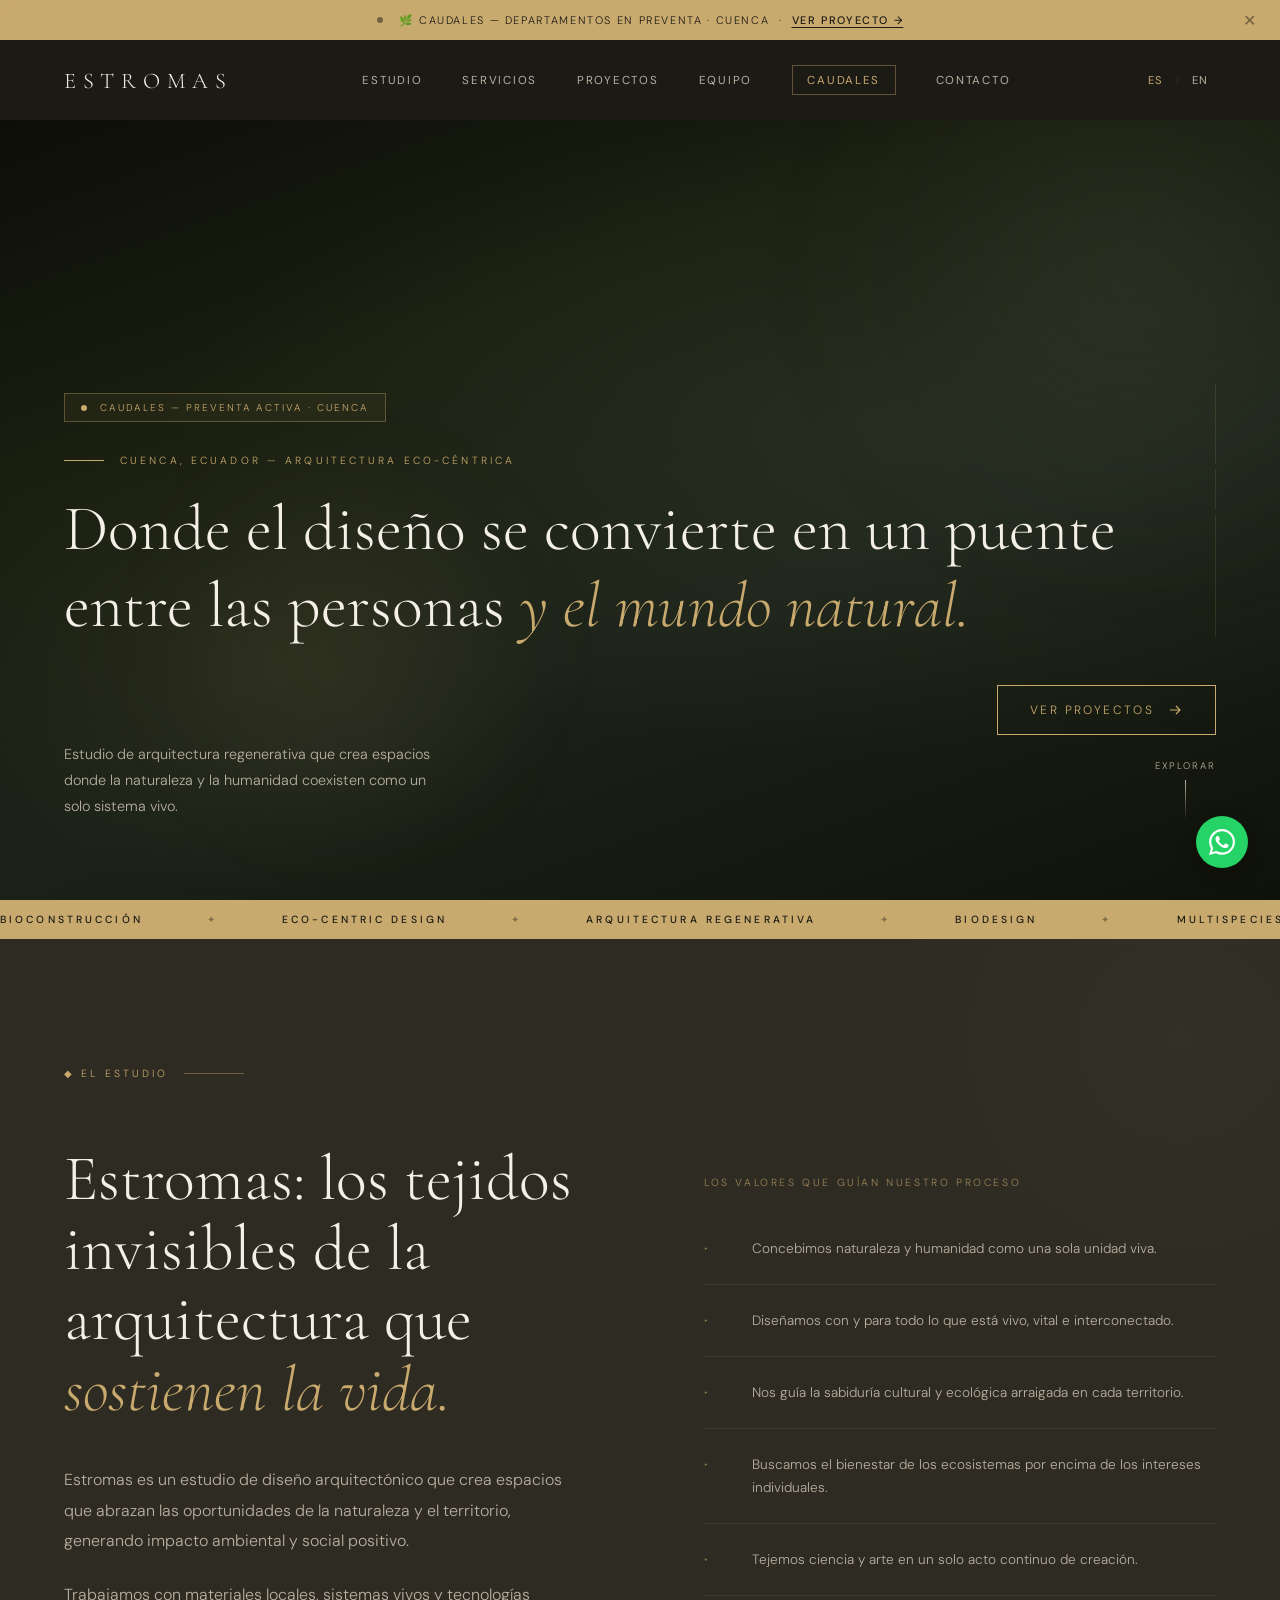
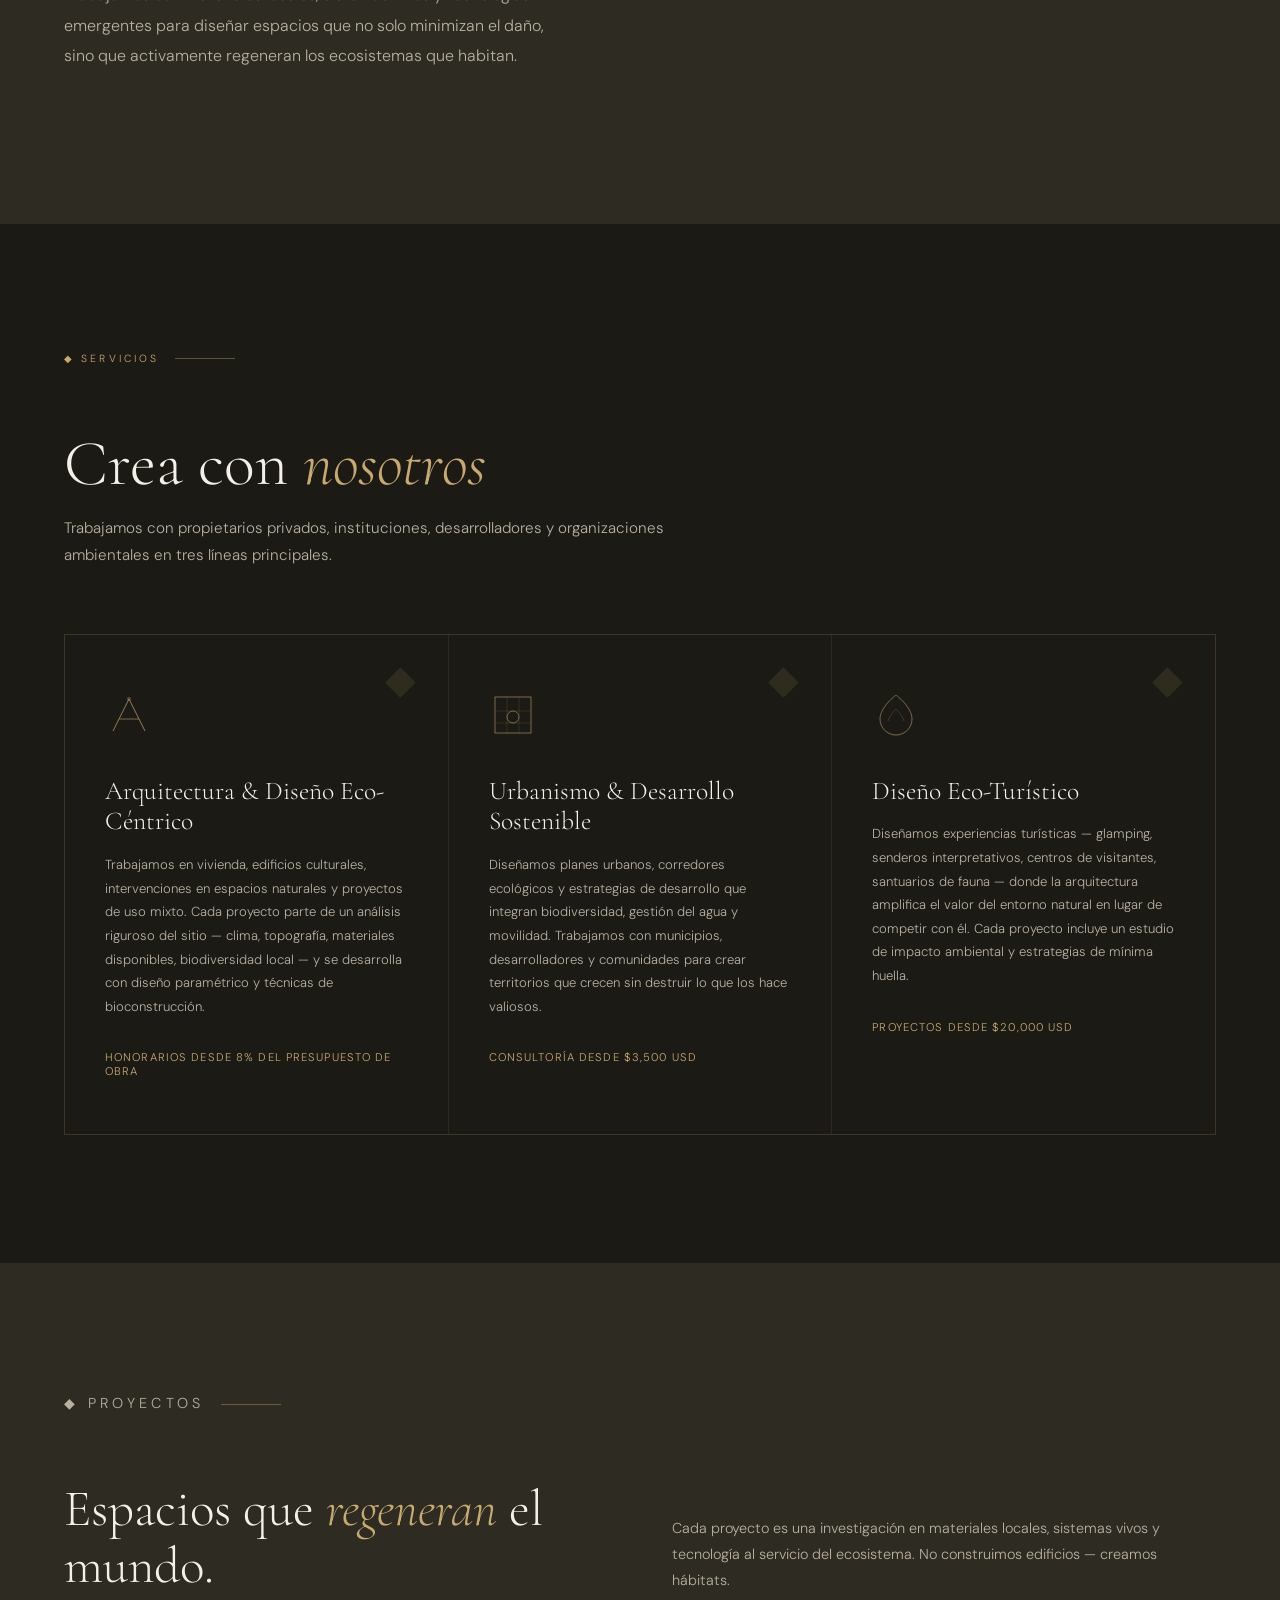
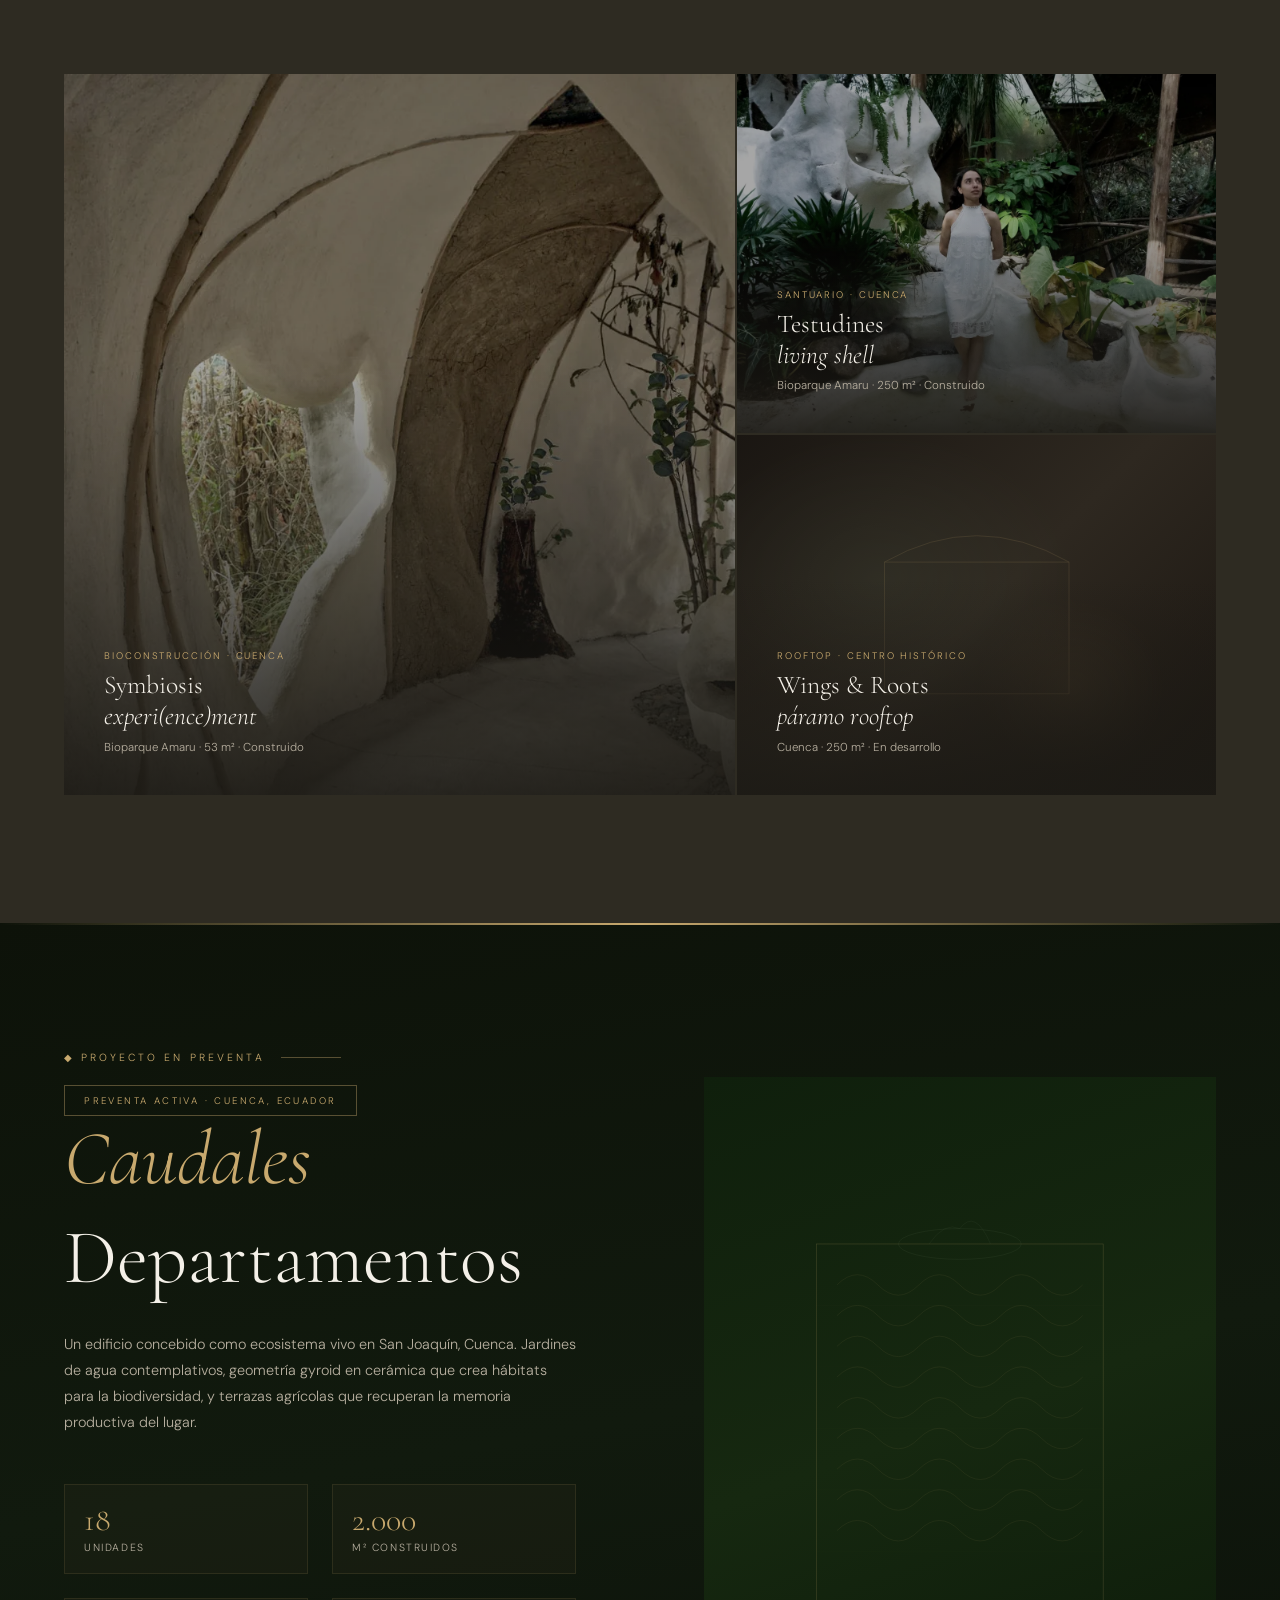
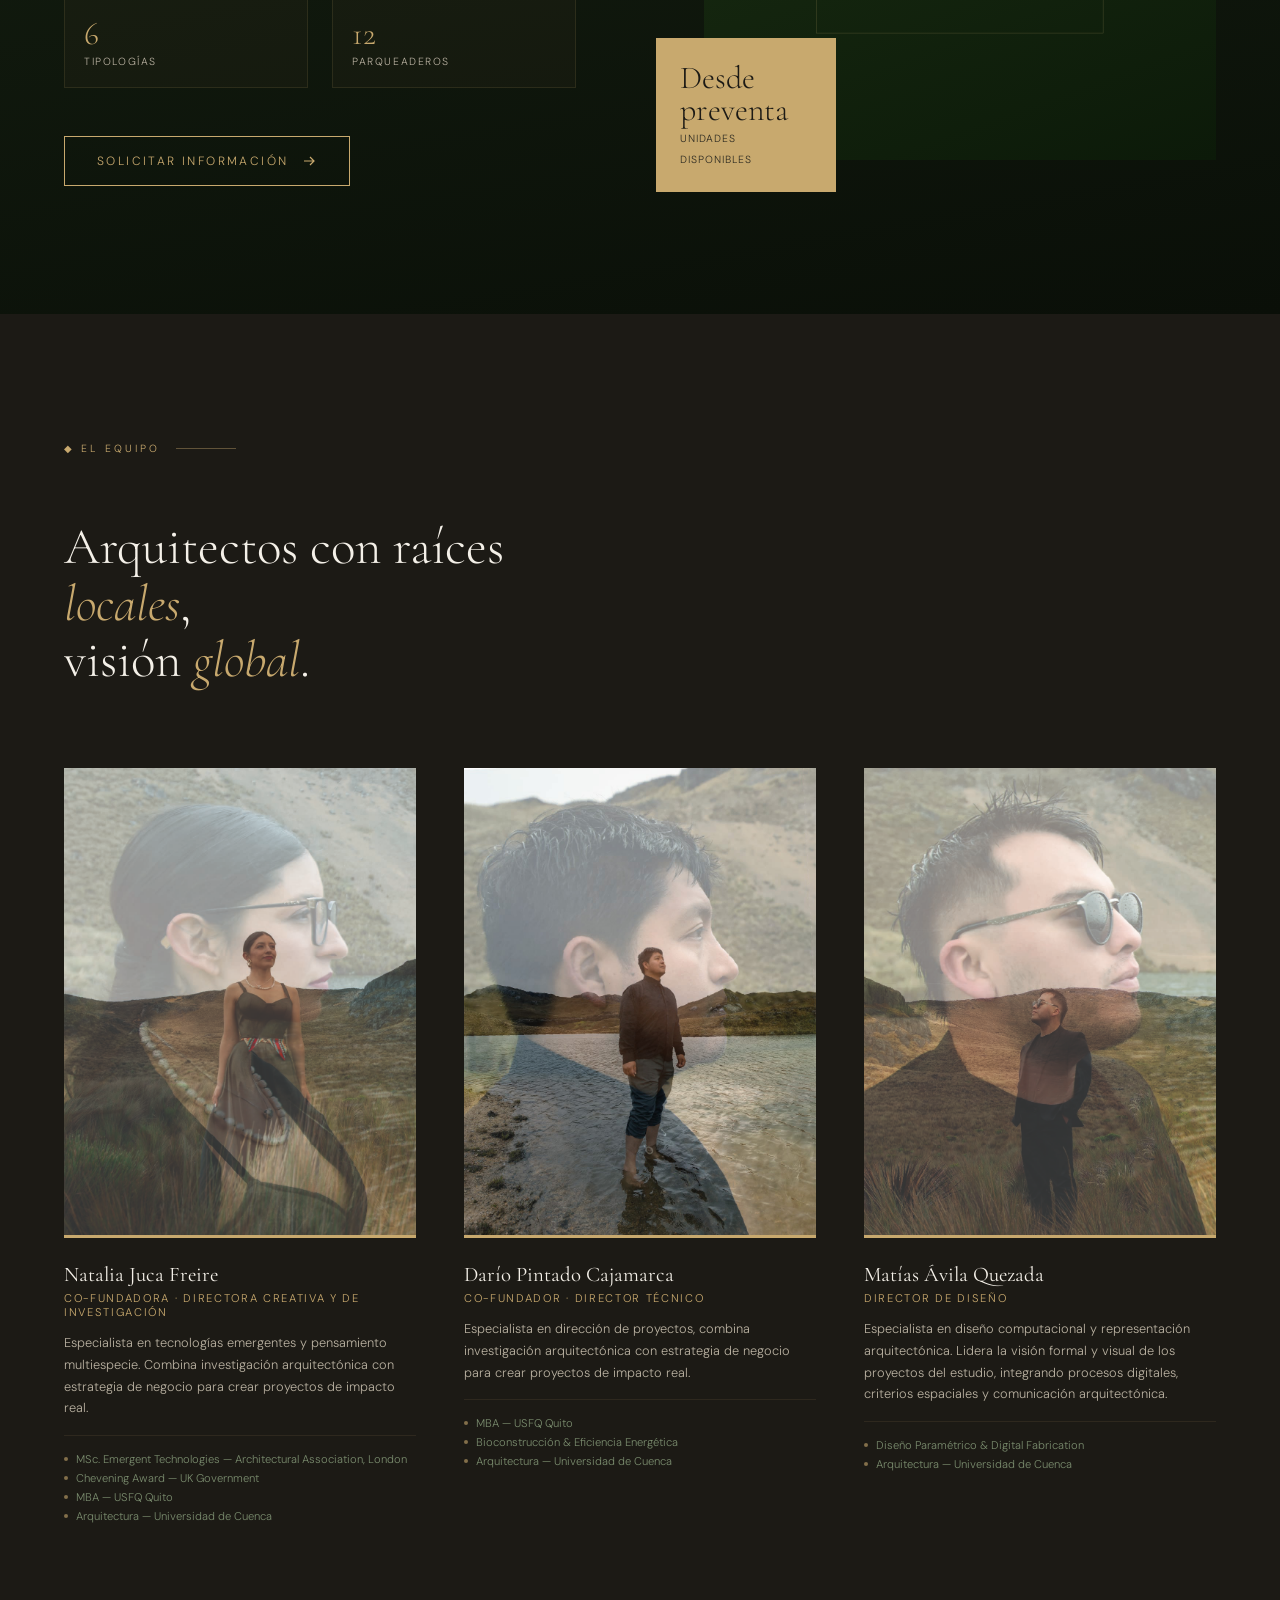
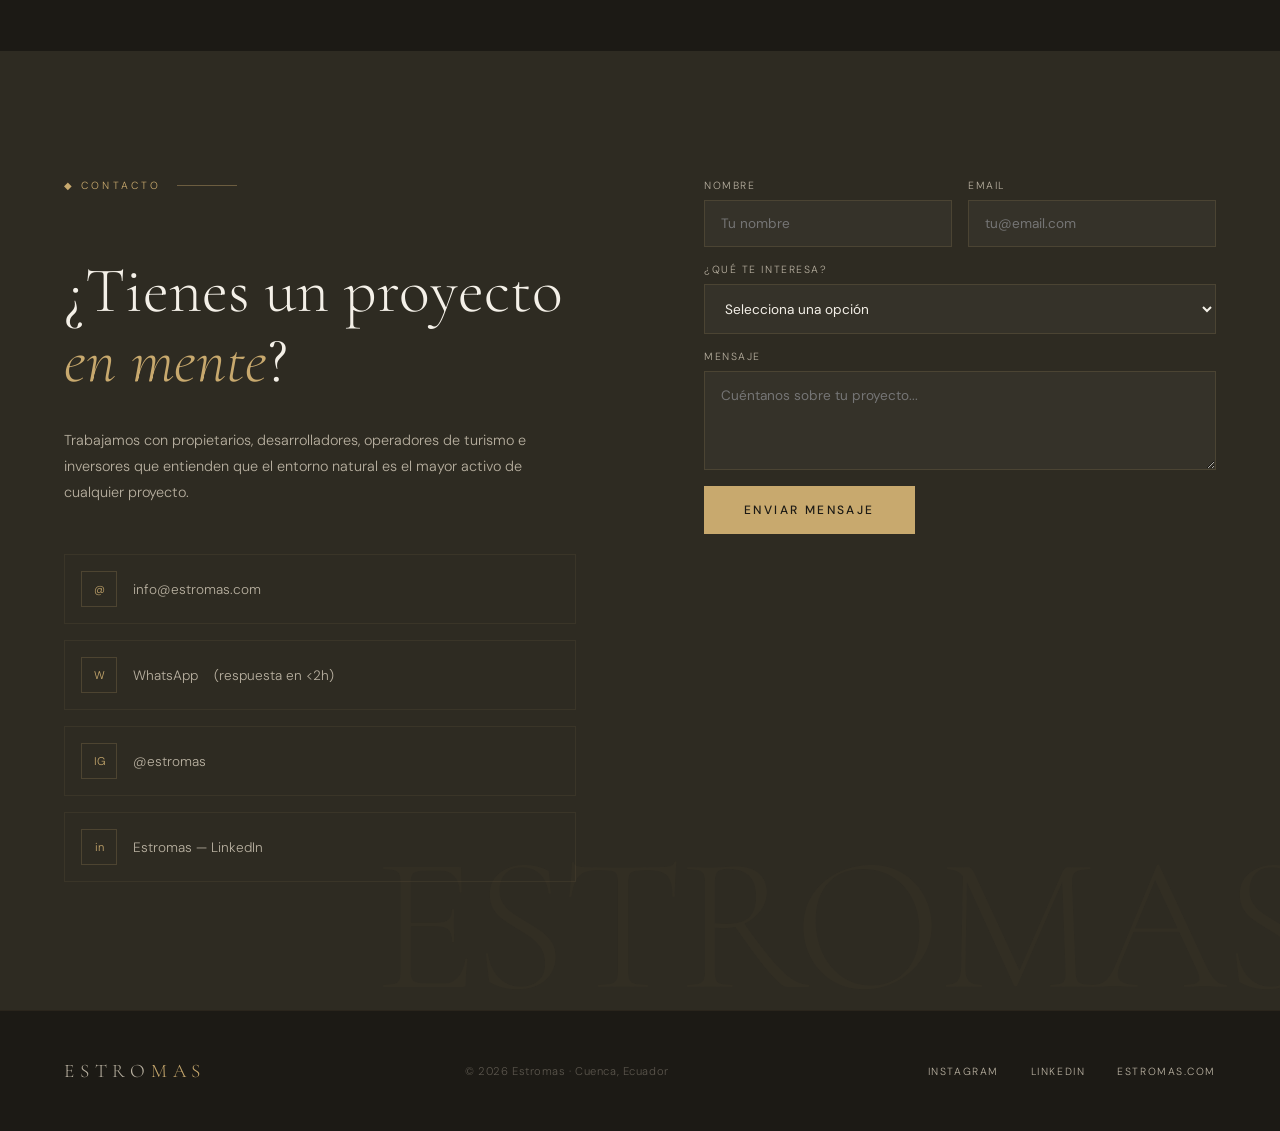
==== commit 77ee0192: "Mensaje descriptivo de los cambios" ====
--- a/index.html
+++ b/index.html
@@ -466,9 +466,9 @@
     <p class="reveal reveal-delay-1" style="font-size:.9rem;line-height:1.8;color:var(--stone)" data-en>Each project is an investigation into local materials, living systems, and technology in service of the ecosystem. We don't build buildings — we create habitats.</p>
   </div>
   <div class="projects-grid reveal">
-    <a href="symbiosis.html" class="proj-card">
+    <a href="Symbiosis.html" class="proj-card">
       <!-- 📷 SYMBIOSIS — cambia el src por tu foto de portada -->
-      <img src="proyectos/SYMBIOSIS/FOTO-1.jpg" class="proj-card-img" onerror="this.style.display='none'">
+      <img src="proyectos\symbiosis\03_pasillo_bioclimatico.webp" class="proj-card-img" onerror="this.style.display='none'">
       <div class="proj-visual pv-1"><div class="pv-organic"></div><svg viewBox="0 0 200 200" width="60%" opacity="0.25"><ellipse cx="100" cy="120" rx="80" ry="60" stroke="#C8A96E" stroke-width="0.5" fill="none"/><path d="M40 120 Q100 40 160 120" stroke="#C8A96E" stroke-width="0.5" fill="none"/></svg></div>
       <div class="proj-card-overlay"><p class="proj-tag" data-es>Bioconstrucción · Cuenca</p><p class="proj-tag" data-en>Bioconstruction · Cuenca</p><h3 class="proj-title">Symbiosis<br><em>experi(ence)ment</em></h3><p class="proj-meta" data-es>Bioparque Amaru · 53 m² · Construido</p><p class="proj-meta" data-en>Bioparque Amaru · 53 m² · Built</p></div>
     </a>
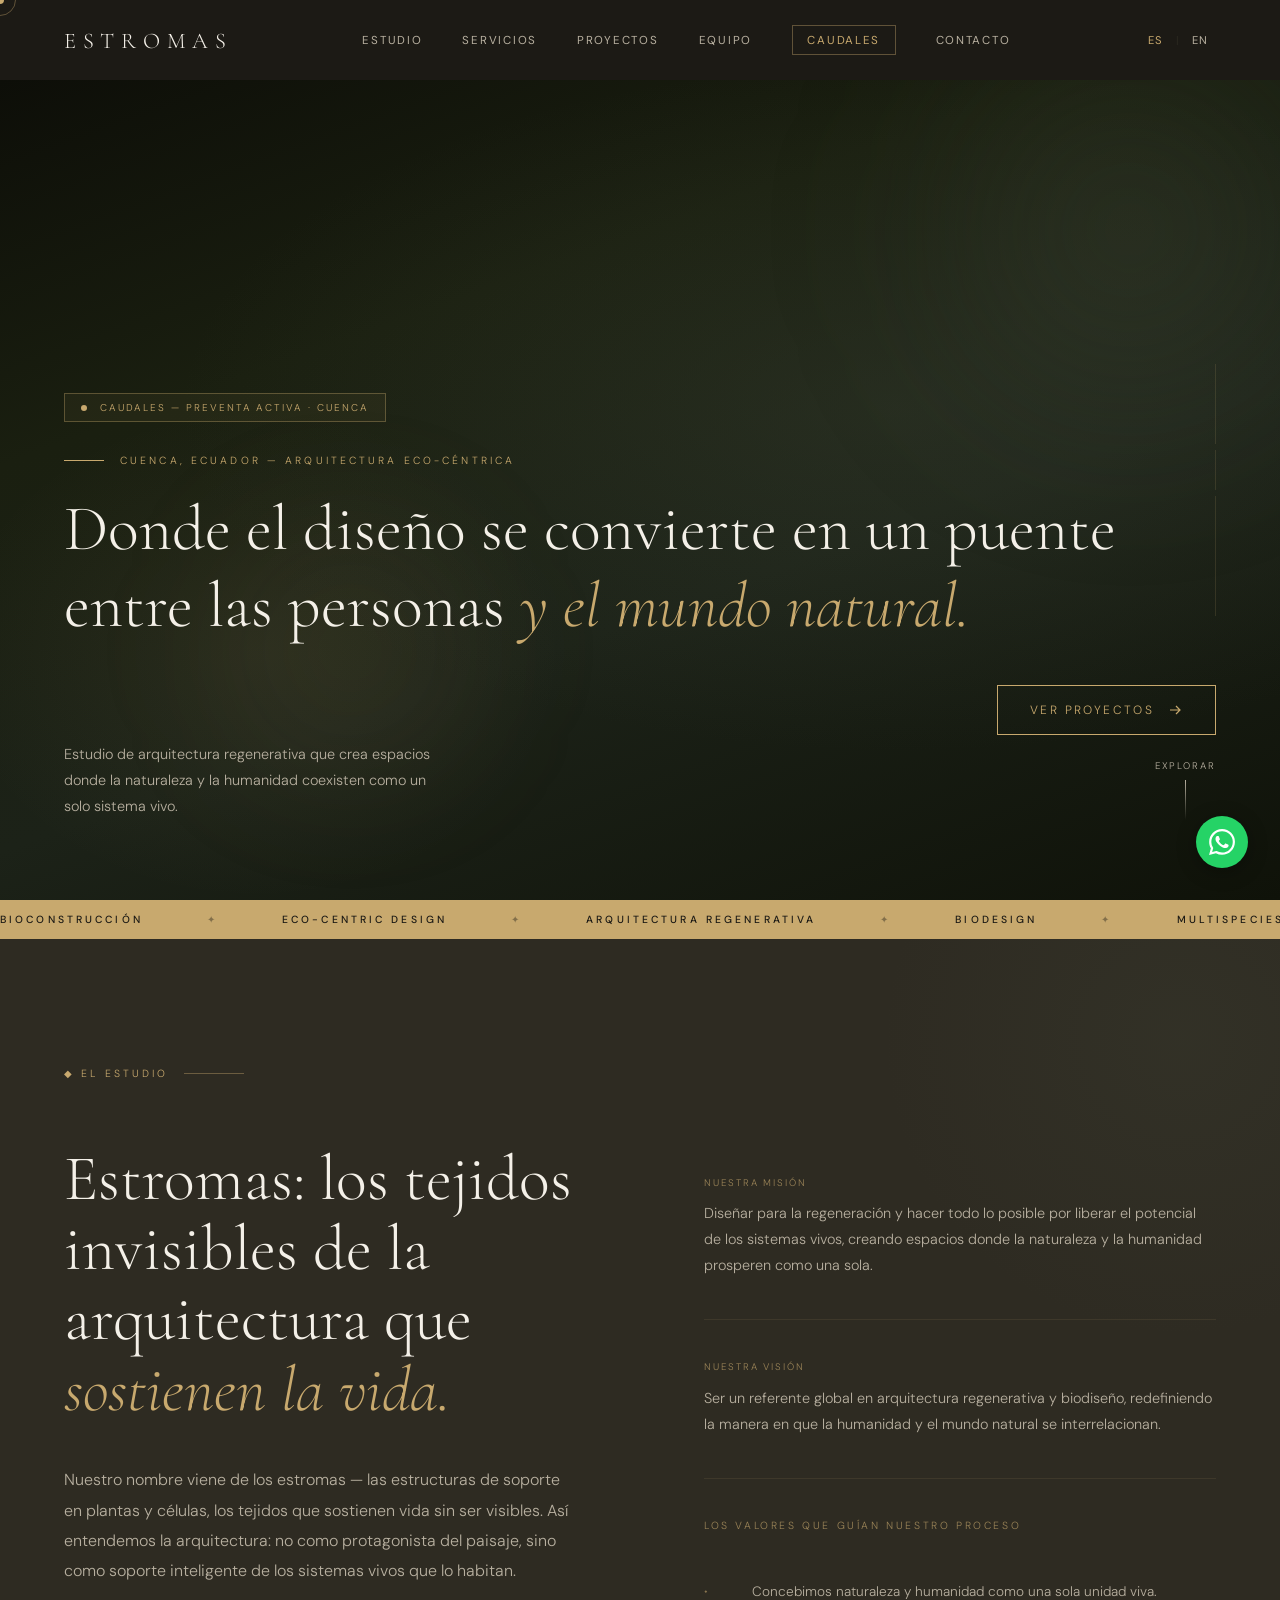
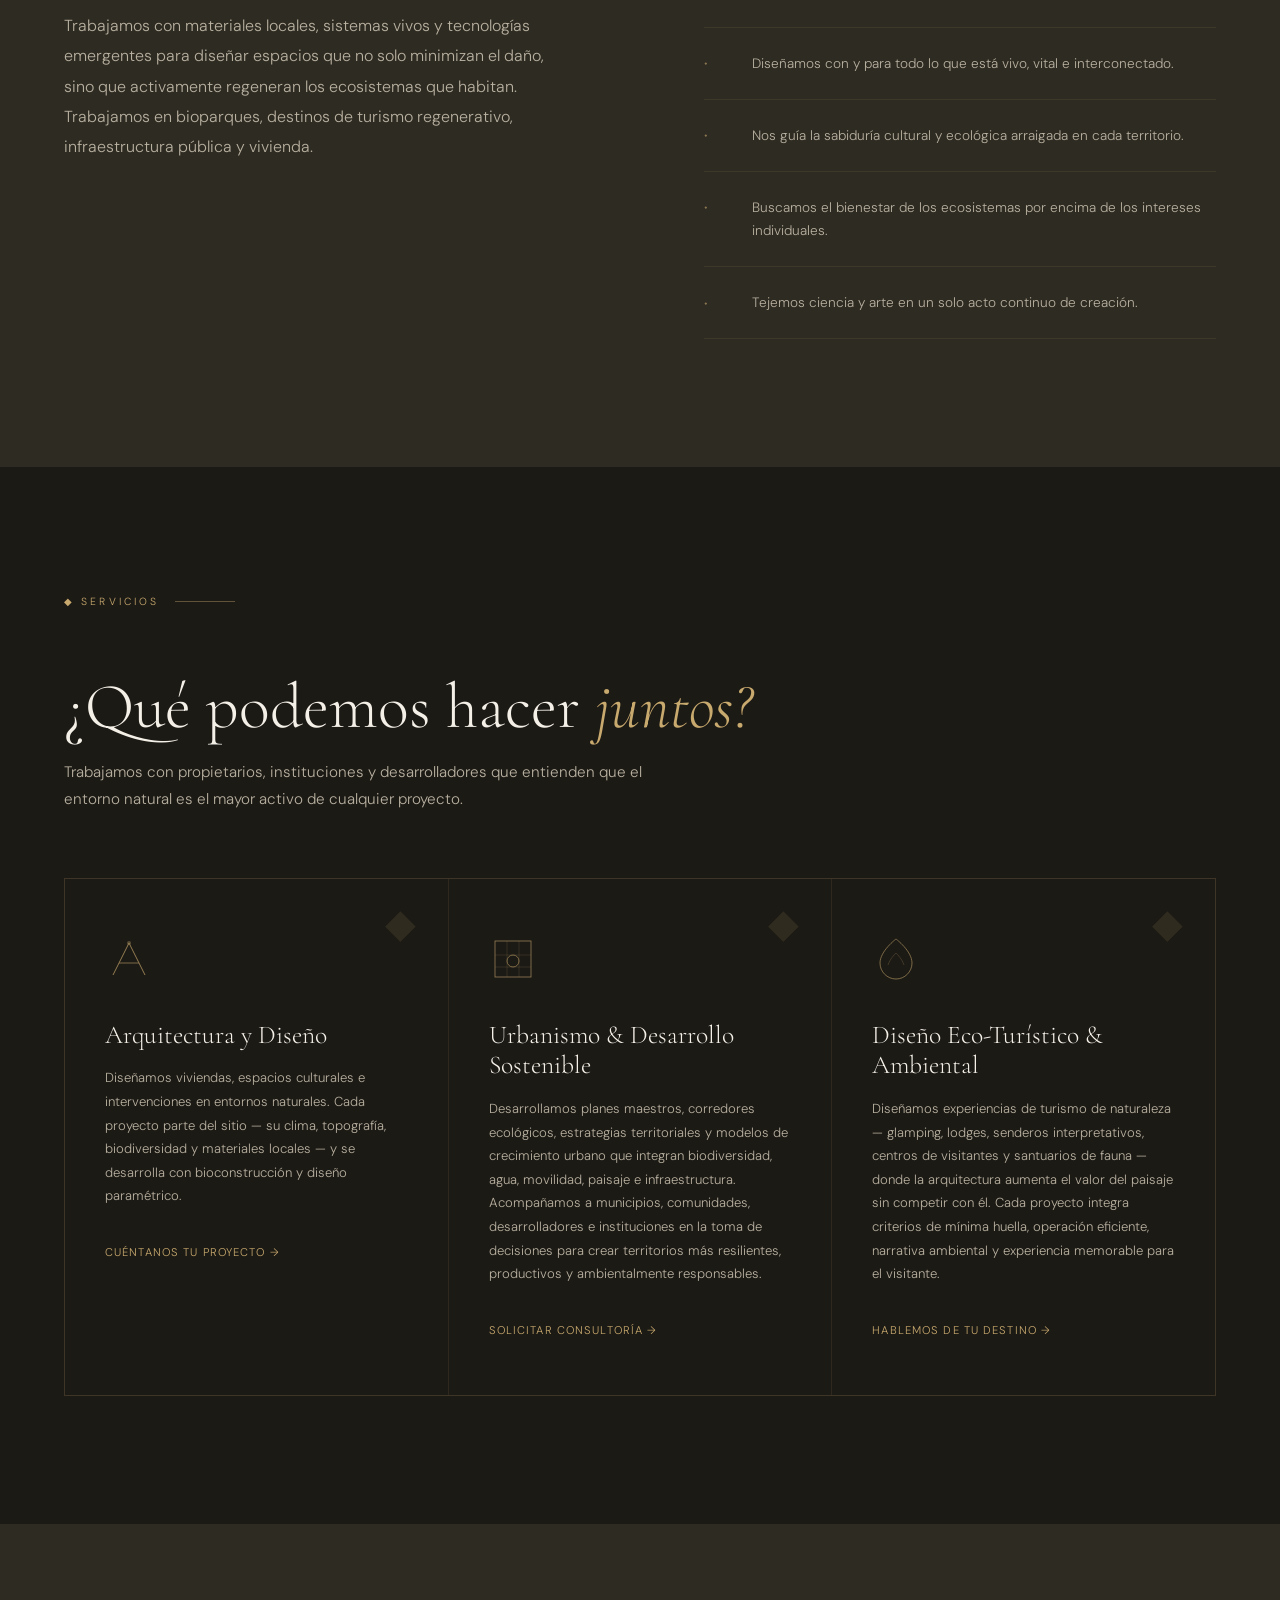
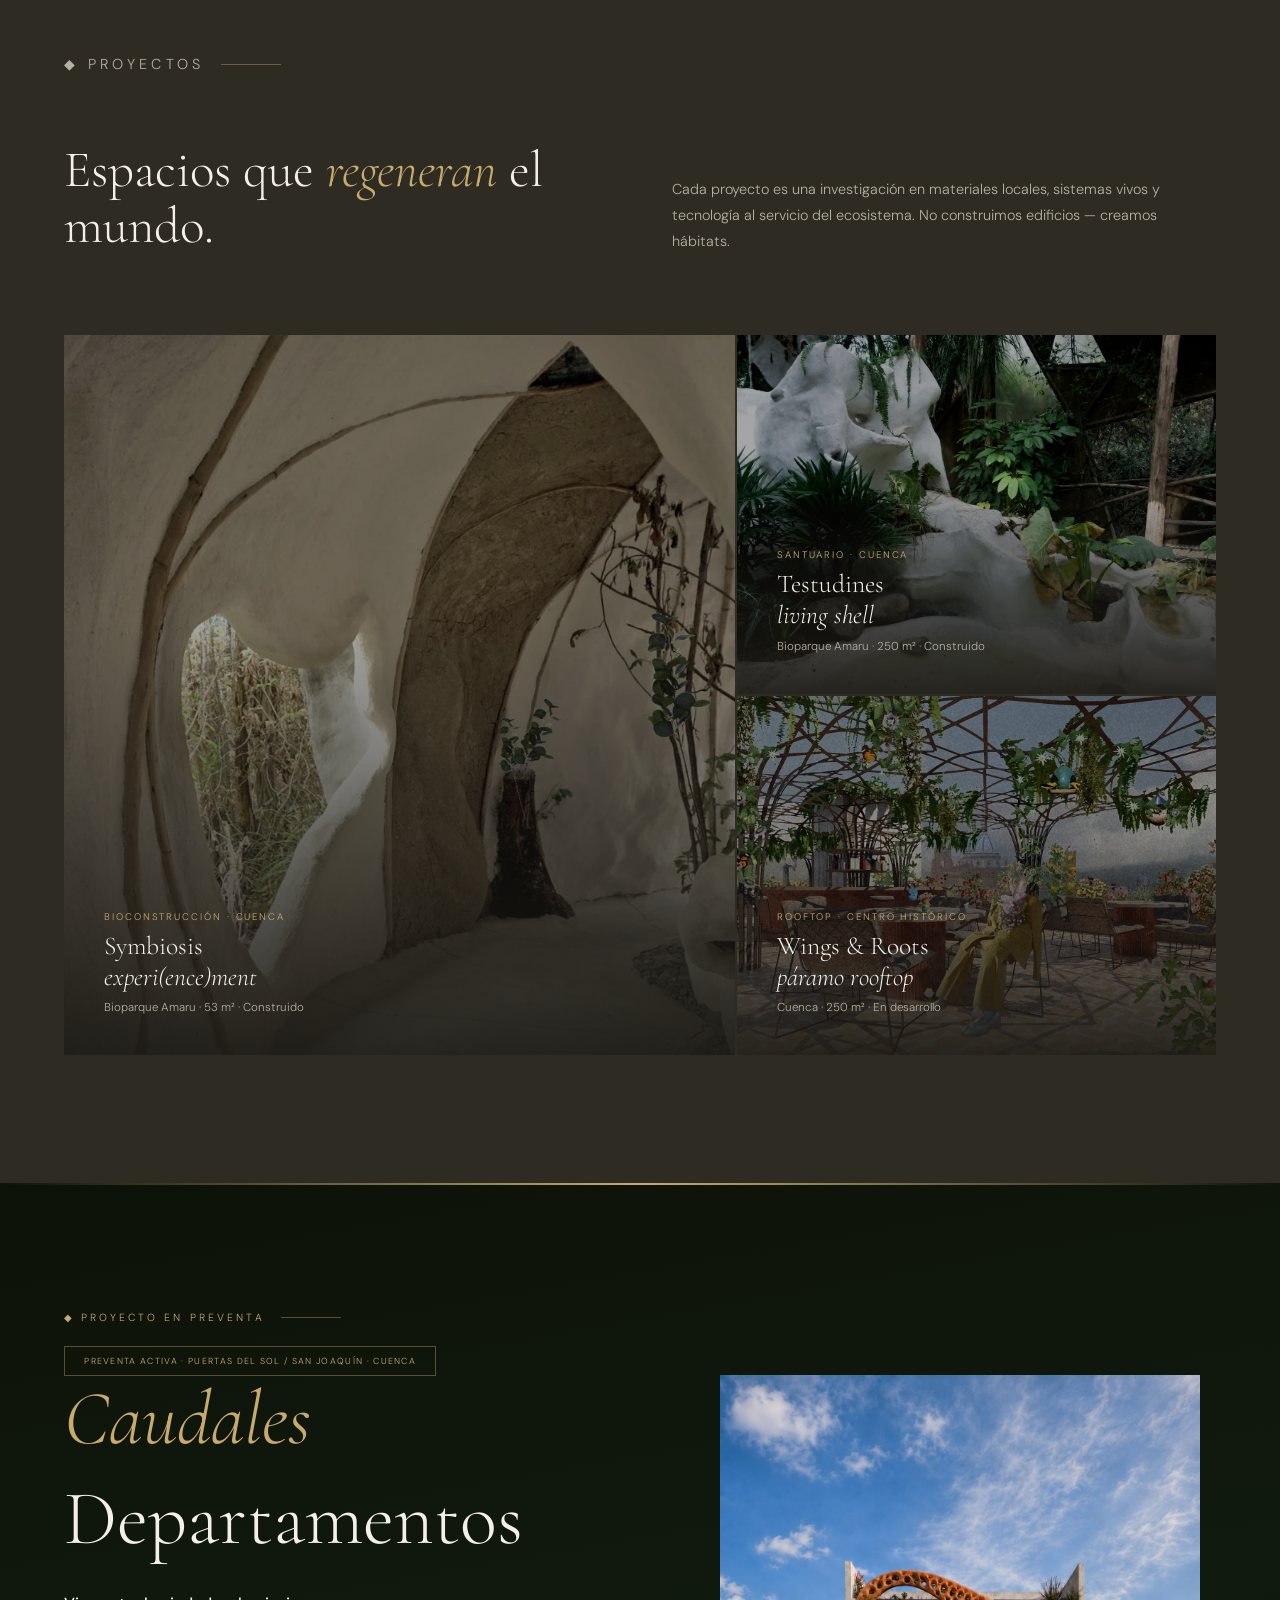
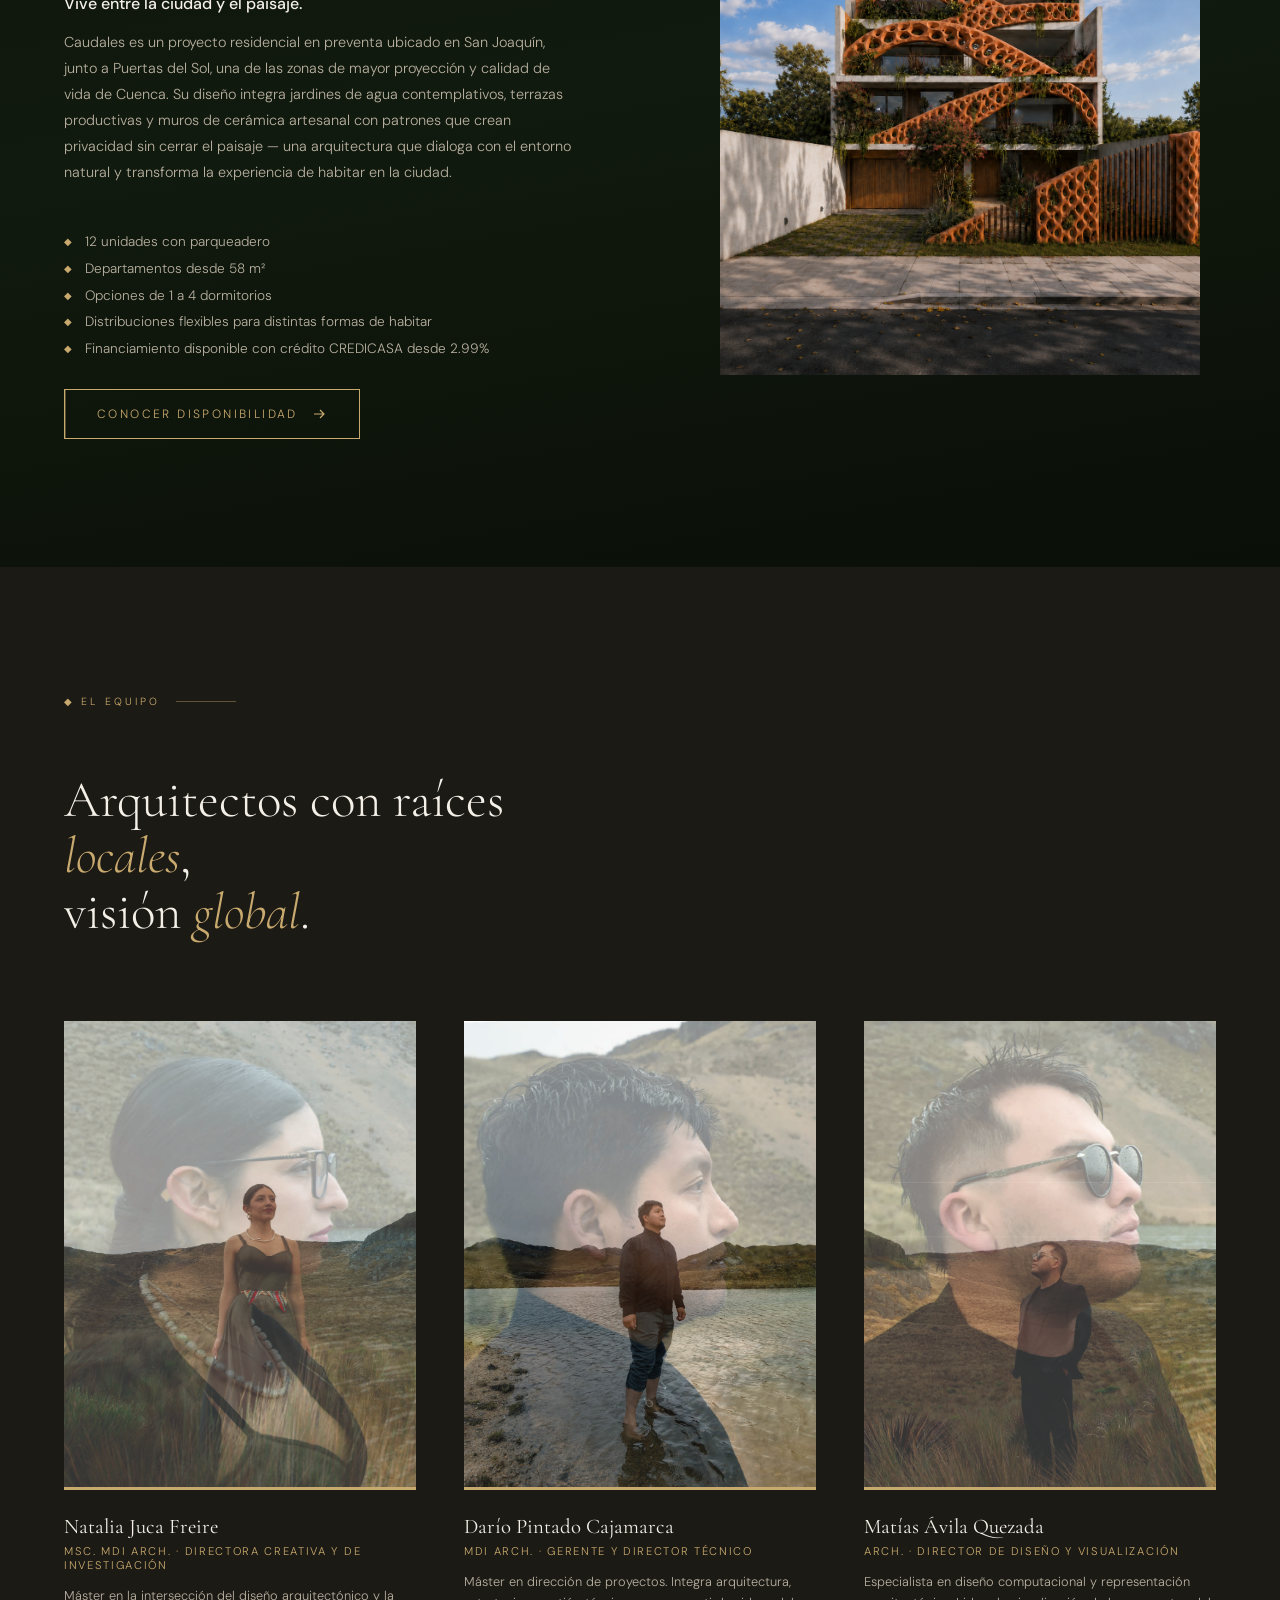
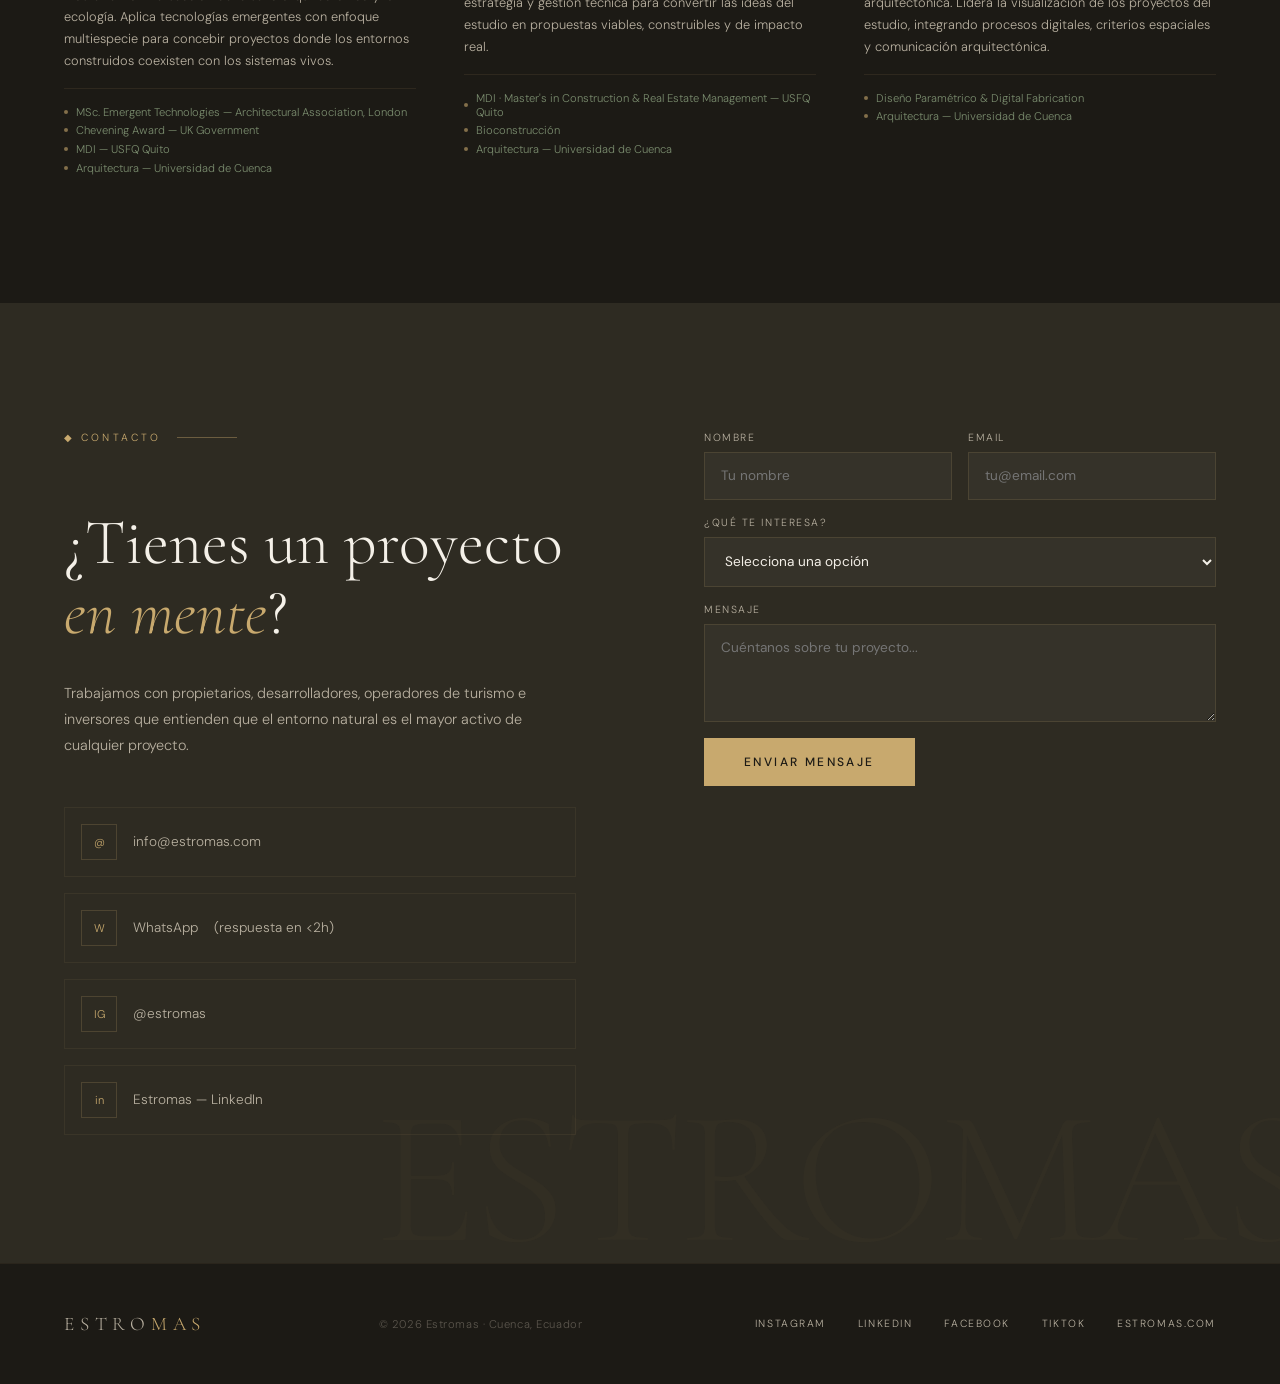
==== commit 85edd6bb: "Mensaje descriptivo de los cambios" ====
--- a/index.html
+++ b/index.html
@@ -11,7 +11,7 @@
     --soil: #1C1A15; --bark: #2E2B22; --moss: #4A5240;
     --lichen: #7A8C6E; --stone: #B8B0A0; --cream: #F4F0E8;
     --gold: #C8A96E; --gold-light: #E8C98E;
-    --announce-h: 40px; --nav-h: 80px;
+    --announce-h: 0px; --nav-h: 80px;
   }
   *, *::before, *::after { margin:0; padding:0; box-sizing:border-box; }
   html { scroll-behavior:smooth; font-size:16px; }
@@ -24,7 +24,7 @@
     body{cursor:none;}
   }
 
-  .announce{position:fixed;top:0;left:0;right:0;z-index:200;height:var(--announce-h);background:var(--gold);display:flex;align-items:center;justify-content:center;gap:1rem;padding:0 3rem;}
+  .announce{display:none !important;}
   .announce-dot{width:6px;height:6px;border-radius:50%;background:var(--soil);opacity:.5;animation:pulse 2s ease-in-out infinite;flex-shrink:0;}
   .announce p{font-size:.68rem;letter-spacing:.15em;text-transform:uppercase;color:var(--soil);text-align:center;}
   .announce a{color:var(--soil);font-weight:500;text-decoration:underline;text-underline-offset:3px;white-space:nowrap;}
@@ -164,7 +164,7 @@
   .caudales{background:linear-gradient(170deg,#0D1209,#111A0E,#0A0F08);position:relative;overflow:hidden;}
   .caudales::before{content:'';position:absolute;top:0;left:0;right:0;height:2px;background:linear-gradient(to right,transparent,var(--gold),transparent);}
   .caudales-inner{display:grid;grid-template-columns:1fr 1fr;gap:8rem;align-items:center;}
-  .caudales-badge{display:inline-flex;align-items:center;gap:.8rem;padding:.5rem 1.2rem;border:1px solid rgba(200,169,110,.4);font-size:.6rem;letter-spacing:.25em;text-transform:uppercase;color:var(--gold);margin-bottom:2.5rem;}
+  .caudales-badge{display:inline-flex;align-items:center;gap:.8rem;padding:.5rem 1.2rem;border:1px solid rgba(200,169,110,.4);font-size:.55rem;letter-spacing:.15em;text-transform:uppercase;color:var(--gold);margin-bottom:2.5rem;flex-wrap:nowrap;}
   .caudales-badge::before{content:'';width:6px;height:6px;border-radius:50%;background:var(--gold);animation:pulse 2s ease-in-out infinite;}
   .caudales h2{font-family:'Cormorant Garamond',serif;font-size:clamp(3rem,6vw,5rem);font-weight:300;line-height:1.3;color:var(--cream);margin-bottom:1.5rem;}
   .caudales h2 em{color:var(--gold);font-style:italic;}
@@ -174,10 +174,10 @@
   .spec-num{font-family:'Cormorant Garamond',serif;font-size:2rem;font-weight:300;color:var(--gold);line-height:1;margin-bottom:.3rem;}
   .spec-label{font-size:.65rem;letter-spacing:.15em;text-transform:uppercase;color:var(--stone);}
   .caudales-visual{position:relative;}
-  .caudales-img-main{width:100%;aspect-ratio:3/4;background:linear-gradient(160deg,#0f1f0c,#162810,#0c1a09);position:relative;overflow:hidden;}
-  .caudales-gyroid{position:absolute;inset:0;display:flex;align-items:center;justify-content:center;}
+  .caudales-img-main{width:100%;aspect-ratio:3/4;background:transparent;position:relative;overflow:hidden;}
+  .caudales-gyroid{display:none;}
   .gyroid-svg{width:80%;height:80%;opacity:.3;}
-  .caudales-float{position:absolute;bottom:-2rem;left:-3rem;width:180px;background:var(--gold);padding:1.5rem;}
+  .caudales-float{display:none;}
   .caudales-float p{font-family:'Cormorant Garamond',serif;font-size:2rem;font-weight:300;color:var(--soil);line-height:1;}
   .caudales-float span{font-size:.65rem;letter-spacing:.1em;text-transform:uppercase;color:var(--bark);display:block;margin-top:.3rem;}
 
@@ -251,49 +251,72 @@
   body.lang-es span[data-es]{display:inline;}
 
   @media(max-width:768px){
-    :root{--announce-h:36px;--nav-h:64px;}
+    :root{--announce-h:0px;--nav-h:64px;}
     body{cursor:auto;}
     .announce p{font-size:.58rem;letter-spacing:.06em;}
     .announce a{display:none;}
     nav{padding:0 1.5rem;}
     .nav-links,.nav-right{display:none;}
     .nav-hamburger{display:flex;}
-    .hero{padding:2rem 1.5rem 3.5rem;}
+    /* Hero */
+    .hero{padding:2rem 1.5rem 3.5rem;min-height:calc(100svh - var(--announce-h) - var(--nav-h));}
     .hero-orb-1{width:300px;height:300px;}
     .hero-orb-2,.hero-lines{display:none;}
     .hero-caudales-badge{font-size:.56rem;padding:.35rem .75rem;margin-bottom:1.5rem;}
     .hero-eyebrow{font-size:.56rem;letter-spacing:.15em;}
     .hero-eyebrow::before{width:20px;}
     .hero-title{margin-bottom:1.8rem;}
+    .hero-title .line-1{font-size:clamp(2rem,6vw,2.8rem) !important;line-height:1.2 !important;}
+    .hero-gold{font-size:inherit !important;}
     .hero-bottom{flex-direction:column;align-items:flex-start;gap:1.5rem;}
     .hero-desc{max-width:100%;font-size:.85rem;}
     .hero-cta{align-items:flex-start;width:100%;}
     .btn-primary{width:100%;justify-content:center;}
     .scroll-indicator{display:none;}
+    /* Marquee */
     .marquee-track{gap:2rem;}
     .marquee-track span{font-size:.58rem;}
+    /* Sections */
     section{padding:4rem 1.5rem;}
     .section-label{margin-bottom:2.5rem;}
+    /* About */
     .about-grid{grid-template-columns:1fr;gap:3rem;}
     .about-right{padding-top:0;}
+    .about-left h2{font-size:clamp(1.8rem,6vw,2.8rem);}
+    /* Services */
     .services-grid{grid-template-columns:1fr;}
     .service-card{padding:2.5rem 1.8rem;}
+    /* Projects */
     .projects-intro{grid-template-columns:1fr;gap:1.5rem;margin-bottom:2.5rem;}
     .projects-grid{grid-template-columns:1fr;grid-template-rows:auto;}
     .proj-card{aspect-ratio:4/3 !important;grid-row:auto !important;}
+    .proj-title{font-size:1.3rem;}
+    /* Caudales */
     .caudales-inner{grid-template-columns:1fr;gap:2.5rem;}
     .caudales-visual{display:none;}
     .caudales-specs{grid-template-columns:1fr 1fr;gap:.8rem;}
-    .team h2{margin-bottom:3rem;}
+    .caudales h2{font-size:clamp(2rem,7vw,3rem);}
+    /* Team */
+    .team h2{margin-bottom:3rem;font-size:clamp(1.8rem,6vw,2.8rem);}
     .team-grid{grid-template-columns:1fr;gap:3rem;}
-    .team-photo{aspect-ratio:4/3;}
+    .team-photo{aspect-ratio:3/4;}
+    /* Contact */
     .contact-inner{grid-template-columns:1fr;gap:3rem;}
     .contact::after{display:none;}
     .form-row{grid-template-columns:1fr;}
+    /* Footer */
     footer{flex-direction:column;align-items:flex-start;padding:2.5rem 1.5rem;gap:1.2rem;}
     .footer-social{gap:1.5rem;}
+    /* WhatsApp */
     .wa-float{max-width:52px;bottom:1.5rem;right:1.5rem;}
     .wa-label{display:none;}
+  }
+  @media(max-width:480px){
+    section{padding:3rem 1.2rem;}
+    .hero-title .line-1{font-size:clamp(1.8rem,5.5vw,2.4rem) !important;line-height:1.2 !important;}
+    .about-left h2{font-size:clamp(1.5rem,5.5vw,2.2rem);}
+    .proj-card{aspect-ratio:16/9 !important;}
+    .service-title{font-size:1.3rem;}
   }
 
   @media(min-width:769px) and (max-width:1024px){
@@ -393,7 +416,7 @@
 
 <div class="marquee-strip">
   <div class="marquee-track">
-    <span>Bioconstrucción</span><span class="marquee-sep">✦</span><span>Eco-Centric Design</span><span class="marquee-sep">✦</span><span>Arquitectura Regenerativa</span><span class="marquee-sep">✦</span><span>Biodesign</span><span class="marquee-sep">✦</span><span>Multispecies Architecture</span><span class="marquee-sep">✦</span><span>Cuenca · Ecuador</span><span class="marquee-sep">✦</span><span>Diseño Paramétrico</span><span class="marquee-sep">✦</span><span>Bioconstrucción</span><span class="marquee-sep">✦</span><span>Eco-Centric Design</span><span class="marquee-sep">✦</span><span>Arquitectura Regenerativa</span><span class="marquee-sep">✦</span><span>Biodesign</span><span class="marquee-sep">✦</span><span>Multispecies Architecture</span><span class="marquee-sep">✦</span><span>Cuenca · Ecuador</span><span class="marquee-sep">✦</span><span>Diseño Paramétrico</span><span class="marquee-sep">✦</span>
+    <span>Bioconstrucción</span><span class="marquee-sep">✦</span><span>Eco-Centric Design</span><span class="marquee-sep">✦</span><span>Arquitectura Regenerativa</span><span class="marquee-sep">✦</span><span>Biodesign</span><span class="marquee-sep">✦</span><span>Multispecies Architecture</span><span class="marquee-sep">✦</span><span>Diseño Paramétrico</span><span class="marquee-sep">✦</span><span>Bioconstrucción</span><span class="marquee-sep">✦</span><span>Eco-Centric Design</span><span class="marquee-sep">✦</span><span>Arquitectura Regenerativa</span><span class="marquee-sep">✦</span><span>Biodesign</span><span class="marquee-sep">✦</span><span>Multispecies Architecture</span><span class="marquee-sep">✦</span><span>Diseño Paramétrico</span><span class="marquee-sep">✦</span>
   </div>
 </div>
 
@@ -403,12 +426,24 @@
     <div class="about-left reveal">
       <h2 data-es>Estromas: los tejidos invisibles de la arquitectura que <em>sostienen la vida.</em></h2>
       <h2 data-en>Estromas: the invisible tissues of architecture that <em>sustain life.</em></h2>
-      <p data-es>Estromas es un estudio de diseño arquitectónico que crea espacios que abrazan las oportunidades de la naturaleza y el territorio, generando impacto ambiental y social positivo.</p>
-      <p data-en>Estromas is an architectural design studio that creates spaces embracing the opportunities of nature and territory, generating positive environmental and social impact.</p>
-      <p data-es>Trabajamos con materiales locales, sistemas vivos y tecnologías emergentes para diseñar espacios que no solo minimizan el daño, sino que activamente regeneran los ecosistemas que habitan.</p>
-      <p data-en>We work with local materials, living systems, and emerging technologies to design spaces that don't just minimize harm — but actively regenerate the ecosystems they inhabit.</p>
+      <p data-es>Nuestro nombre viene de los estromas — las estructuras de soporte en plantas y células, los tejidos que sostienen vida sin ser visibles. Así entendemos la arquitectura: no como protagonista del paisaje, sino como soporte inteligente de los sistemas vivos que lo habitan.</p>
+      <p data-en>Our name comes from stroma — the support structures in plants and cells, the tissues that sustain life without being visible. This is how we understand architecture: not as the protagonist of the landscape, but as an intelligent support for the living systems that inhabit it.</p>
+      <p data-es>Trabajamos con materiales locales, sistemas vivos y tecnologías emergentes para diseñar espacios que no solo minimizan el daño, sino que activamente regeneran los ecosistemas que habitan. Trabajamos en bioparques, destinos de turismo regenerativo, infraestructura pública y vivienda.</p>
+      <p data-en>We work with local materials, living systems, and emerging technologies to design spaces that don't just minimize harm — but actively regenerate the ecosystems they inhabit. We work on bioparks, regenerative tourism destinations, public infrastructure, and housing.</p>
     </div>
     <div class="about-right reveal reveal-delay-2">
+      <div style="margin-bottom:2.5rem;padding-bottom:2.5rem;border-bottom:1px solid rgba(200,169,110,.1);">
+        <p style="font-size:.6rem;letter-spacing:.2em;text-transform:uppercase;color:var(--gold);opacity:.7;margin-bottom:.8rem;" data-es>Nuestra Misión</p>
+        <p style="font-size:.6rem;letter-spacing:.2em;text-transform:uppercase;color:var(--gold);opacity:.7;margin-bottom:.8rem;" data-en>Our Mission</p>
+        <p style="font-size:.9rem;line-height:1.8;color:var(--stone);" data-es>Diseñar para la regeneración y hacer todo lo posible por liberar el potencial de los sistemas vivos, creando espacios donde la naturaleza y la humanidad prosperen como una sola.</p>
+        <p style="font-size:.9rem;line-height:1.8;color:var(--stone);" data-en>Design for regeneration and do everything possible to unlock the potential of living systems, creating spaces where nature and humanity thrive as one.</p>
+      </div>
+      <div style="margin-bottom:2.5rem;padding-bottom:2.5rem;border-bottom:1px solid rgba(200,169,110,.1);">
+        <p style="font-size:.6rem;letter-spacing:.2em;text-transform:uppercase;color:var(--gold);opacity:.7;margin-bottom:.8rem;" data-es>Nuestra Visión</p>
+        <p style="font-size:.6rem;letter-spacing:.2em;text-transform:uppercase;color:var(--gold);opacity:.7;margin-bottom:.8rem;" data-en>Our Vision</p>
+        <p style="font-size:.9rem;line-height:1.8;color:var(--stone);" data-es>Ser un referente global en arquitectura regenerativa y biodiseño, redefiniendo la manera en que la humanidad y el mundo natural se interrelacionan.</p>
+        <p style="font-size:.9rem;line-height:1.8;color:var(--stone);" data-en>To be a global reference in regenerative architecture and biodesign, redefining the way humanity and the natural world interrelate.</p>
+      </div>
       <p class="values-title" data-es>Los valores que guían nuestro proceso</p>
       <p class="values-title" data-en>The values that guide our process</p>
       <div class="value-item"><span class="value-num">◆</span><p class="value-text" data-es>Concebimos naturaleza y humanidad como una sola unidad viva.</p><p class="value-text" data-en>We conceive nature and humanity as a single living unity.</p></div>
@@ -423,35 +458,35 @@
 <section class="services" id="servicios">
   <p class="section-label reveal"><span data-es>◆ Servicios</span><span data-en>◆ Services</span></p>
   <div class="services-intro reveal">
-    <h2 class="services-heading" data-es>Crea con <em>nosotros</em></h2>
-    <h2 class="services-heading" data-en>Create <em>with us</em></h2>
-    <p class="services-sub" data-es>Trabajamos con propietarios privados, instituciones, desarrolladores y organizaciones ambientales en tres líneas principales.</p>
-    <p class="services-sub" data-en>We work with private owners, institutions, developers, and environmental organizations across three main lines.</p>
+    <h2 class="services-heading" data-es>¿Qué podemos hacer <em>juntos?</em></h2>
+    <h2 class="services-heading" data-en>What can we do <em>together?</em></h2>
+    <p class="services-sub" data-es>Trabajamos con propietarios, instituciones y desarrolladores que entienden que el entorno natural es el mayor activo de cualquier proyecto.</p>
+    <p class="services-sub" data-en>We work with owners, institutions, and developers who understand that the natural environment is any project's greatest asset.</p>
   </div>
   <div class="services-grid">
     <div class="service-card reveal">
       <span class="service-num">◆</span>
       <svg class="service-icon" viewBox="0 0 48 48" fill="none"><path d="M8 40 L24 8 L40 40" stroke="#C8A96E" stroke-width="1" fill="none"/><path d="M14 28 L34 28" stroke="#C8A96E" stroke-width="0.8"/><circle cx="24" cy="8" r="2" fill="#C8A96E" opacity="0.5"/></svg>
-      <h3 class="service-title" data-es>Arquitectura &amp; Diseño Eco-Céntrico</h3><h3 class="service-title" data-en>Architecture &amp; Eco-Centric Design</h3>
-      <p class="service-desc" data-es>Trabajamos en vivienda, edificios culturales, intervenciones en espacios naturales y proyectos de uso mixto. Cada proyecto parte de un análisis riguroso del sitio — clima, topografía, materiales disponibles, biodiversidad local — y se desarrolla con diseño paramétrico y técnicas de bioconstrucción.</p>
-      <p class="service-desc" data-en>We work on housing, cultural buildings, interventions in natural spaces, and mixed-use projects. Each project begins with a rigorous site analysis — climate, topography, available materials, local biodiversity — and is developed with parametric design and bioconstruction techniques.</p>
-      <p class="service-fee" data-es>Honorarios desde 8% del presupuesto de obra</p><p class="service-fee" data-en>Fees from 8% of construction budget</p>
+      <h3 class="service-title" data-es>Arquitectura y Diseño</h3><h3 class="service-title" data-en>Architecture &amp; Design</h3>
+      <p class="service-desc" data-es>Diseñamos viviendas, espacios culturales e intervenciones en entornos naturales. Cada proyecto parte del sitio — su clima, topografía, biodiversidad y materiales locales — y se desarrolla con bioconstrucción y diseño paramétrico.</p>
+      <p class="service-desc" data-en>We design homes, cultural spaces, and interventions in natural environments. Each project starts from the site — its climate, topography, biodiversity, and local materials — and is developed with bioconstruction and parametric design.</p>
+      <a href="#contacto" onclick="preselect('Arquitectura y Diseño')" class="service-fee" style="display:inline-flex;align-items:center;gap:.5rem;text-decoration:none;transition:opacity .3s;"><span data-es>Cuéntanos tu proyecto →</span><span data-en>Tell us about your project →</span></a>
     </div>
     <div class="service-card reveal reveal-delay-1">
       <span class="service-num">◆</span>
       <svg class="service-icon" viewBox="0 0 48 48" fill="none"><rect x="6" y="6" width="36" height="36" stroke="#C8A96E" stroke-width="0.8" fill="none"/><path d="M6 20 L42 20 M6 32 L42 32 M18 6 L18 42 M30 6 L30 42" stroke="#C8A96E" stroke-width="0.5" opacity="0.4"/><circle cx="24" cy="26" r="6" stroke="#C8A96E" stroke-width="0.8" fill="none"/></svg>
       <h3 class="service-title" data-es>Urbanismo &amp; Desarrollo Sostenible</h3><h3 class="service-title" data-en>Urban Planning &amp; Sustainable Development</h3>
-      <p class="service-desc" data-es>Diseñamos planes urbanos, corredores ecológicos y estrategias de desarrollo que integran biodiversidad, gestión del agua y movilidad. Trabajamos con municipios, desarrolladores y comunidades para crear territorios que crecen sin destruir lo que los hace valiosos.</p>
-      <p class="service-desc" data-en>We design urban plans, ecological corridors, and development strategies that integrate biodiversity, water management, and mobility. We work with municipalities, developers, and communities to create territories that grow without destroying what makes them valuable.</p>
-      <p class="service-fee" data-es>Consultoría desde $3,500 USD</p><p class="service-fee" data-en>Consulting from $3,500 USD</p>
+      <p class="service-desc" data-es>Desarrollamos planes maestros, corredores ecológicos, estrategias territoriales y modelos de crecimiento urbano que integran biodiversidad, agua, movilidad, paisaje e infraestructura. Acompañamos a municipios, comunidades, desarrolladores e instituciones en la toma de decisiones para crear territorios más resilientes, productivos y ambientalmente responsables.</p>
+      <p class="service-desc" data-en>We develop master plans, ecological corridors, territorial strategies, and urban growth models that integrate biodiversity, water, mobility, landscape, and infrastructure. We support municipalities, communities, developers, and institutions in decision-making to create more resilient, productive, and environmentally responsible territories.</p>
+      <a href="#contacto" onclick="preselect('Urbanismo y Desarrollo Sostenible')" class="service-fee" style="display:inline-flex;align-items:center;gap:.5rem;text-decoration:none;transition:opacity .3s;"><span data-es>Solicitar consultoría →</span><span data-en>Request a consultation →</span></a>
     </div>
     <div class="service-card reveal reveal-delay-2">
       <span class="service-num">◆</span>
       <svg class="service-icon" viewBox="0 0 48 48" fill="none"><path d="M24 4 C24 4 8 16 8 28 C8 36.8 15.2 44 24 44 C32.8 44 40 36.8 40 28 C40 16 24 4 24 4Z" stroke="#C8A96E" stroke-width="0.8" fill="none"/><path d="M16 30 C18 24 22 20 24 18 C26 20 30 24 32 30" stroke="#C8A96E" stroke-width="0.6" fill="none" opacity="0.5"/></svg>
-      <h3 class="service-title" data-es>Diseño Eco-Turístico</h3><h3 class="service-title" data-en>Eco-Tourism Design</h3>
-      <p class="service-desc" data-es>Diseñamos experiencias turísticas — glamping, senderos interpretativos, centros de visitantes, santuarios de fauna — donde la arquitectura amplifica el valor del entorno natural en lugar de competir con él. Cada proyecto incluye un estudio de impacto ambiental y estrategias de mínima huella.</p>
-      <p class="service-desc" data-en>We design tourism experiences — glamping, interpretive trails, visitor centers, wildlife sanctuaries — where architecture amplifies the value of the natural environment rather than competing with it. Each project includes an environmental impact study and minimal footprint strategies.</p>
-      <p class="service-fee" data-es>Proyectos desde $20,000 USD</p><p class="service-fee" data-en>Projects from $20,000 USD</p>
+      <h3 class="service-title" data-es>Diseño Eco-Turístico &amp; Ambiental</h3><h3 class="service-title" data-en>Eco-Tourism &amp; Environmental Design</h3>
+      <p class="service-desc" data-es>Diseñamos experiencias de turismo de naturaleza — glamping, lodges, senderos interpretativos, centros de visitantes y santuarios de fauna — donde la arquitectura aumenta el valor del paisaje sin competir con él. Cada proyecto integra criterios de mínima huella, operación eficiente, narrativa ambiental y experiencia memorable para el visitante.</p>
+      <p class="service-desc" data-en>We design nature tourism experiences — glamping, lodges, interpretive trails, visitor centers, and wildlife sanctuaries — where architecture enhances the value of the landscape without competing with it. Each project integrates minimal footprint criteria, efficient operation, environmental narrative, and memorable visitor experience.</p>
+      <a href="#contacto" onclick="preselect('Diseño Eco-Turístico y Ambiental')" class="service-fee" style="display:inline-flex;align-items:center;gap:.5rem;text-decoration:none;transition:opacity .3s;"><span data-es>Hablemos de tu destino →</span><span data-en>Let's talk about your destination →</span></a>
     </div>
   </div>
 </section>
@@ -480,7 +515,7 @@
     </a>
     <a href="wings-roots.html" class="proj-card">
       <!-- 📷 WINGS & ROOTS — cambia el src por tu foto de portada -->
-      <img src="proyectos/WINGS-ROOTS/portada.jpg" class="proj-card-img" onerror="this.style.display='none'">
+      <img src="proyectos/rooftop/09_render_final_2_monigote_flores.webp" class="proj-card-img" onerror="this.style.display='none'">
       <div class="proj-visual pv-3"><div class="pv-organic"></div><svg viewBox="0 0 200 200" width="55%" opacity="0.2"><rect x="30" y="60" width="140" height="100" stroke="#C8A96E" stroke-width="0.5" fill="none"/><path d="M30 60 Q100 20 170 60" stroke="#C8A96E" stroke-width="0.5" fill="none"/></svg></div>
       <div class="proj-card-overlay"><p class="proj-tag" data-es>Rooftop · Centro Histórico</p><p class="proj-tag" data-en>Rooftop · Historic Center</p><h3 class="proj-title">Wings &amp; Roots<br><em>páramo rooftop</em></h3><p class="proj-meta" data-es>Cuenca · 250 m² · En desarrollo</p><p class="proj-meta" data-en>Cuenca · 250 m² · In development</p></div>
     </a>
@@ -491,21 +526,29 @@
   <div class="caudales-inner">
     <div class="reveal">
       <p class="section-label" style="margin-bottom:1.5rem"><span data-es>◆ Proyecto en Preventa</span><span data-en>◆ Pre-Sale Project</span></p>
-      <span class="caudales-badge" data-es>Preventa activa · Cuenca, Ecuador</span>
-      <span class="caudales-badge" data-en>Active pre-sale · Cuenca, Ecuador</span>
+      <span class="caudales-badge" data-es>Preventa activa · Puertas del Sol / San Joaquín · Cuenca</span>
+      <span class="caudales-badge" data-en>Active pre-sale · Puertas del Sol / San Joaquín · Cuenca</span>
       <h2 data-es><em>Caudales</em><br>Departamentos</h2><h2 data-en><em>Caudales</em><br>Residences</h2>
-      <p class="caudales-sub" data-es>Un edificio concebido como ecosistema vivo en San Joaquín, Cuenca. Jardines de agua contemplativos, geometría gyroid en cerámica que crea hábitats para la biodiversidad, y terrazas agrícolas que recuperan la memoria productiva del lugar.</p>
-      <p class="caudales-sub" data-en>A building conceived as a living ecosystem in San Joaquín, Cuenca. Contemplative water gardens, gyroid ceramic geometry creating biodiversity habitats, and agricultural terraces recovering the site's productive memory.</p>
-      <div class="caudales-specs">
-        <div class="spec"><p class="spec-num">18</p><p class="spec-label" data-es>Unidades</p><p class="spec-label" data-en>Units</p></div>
-        <div class="spec"><p class="spec-num">2.000</p><p class="spec-label">m² <span data-es>construidos</span><span data-en>built</span></p></div>
-        <div class="spec"><p class="spec-num">6</p><p class="spec-label" data-es>Tipologías</p><p class="spec-label" data-en>Unit Types</p></div>
-        <div class="spec"><p class="spec-num">12</p><p class="spec-label" data-es>Parqueaderos</p><p class="spec-label" data-en>Parking</p></div>
-      </div>
-      <a href="#contacto" class="btn-primary"><span data-es>Solicitar Información</span><span data-en>Request Information</span><svg width="16" height="16" viewBox="0 0 16 16" fill="none"><path d="M3 8h10M9 4l4 4-4 4" stroke="currentColor" stroke-width="1.2"/></svg></a>
+      <p style="font-size:1rem;font-weight:500;color:var(--cream);margin-bottom:1rem;" data-es>Vive entre la ciudad y el paisaje.</p>
+      <p style="font-size:1rem;font-weight:500;color:var(--cream);margin-bottom:1rem;" data-en>Live between the city and the landscape.</p>
+      <p class="caudales-sub" data-es>Caudales es un proyecto residencial en preventa ubicado en San Joaquín, junto a Puertas del Sol, una de las zonas de mayor proyección y calidad de vida de Cuenca. Su diseño integra jardines de agua contemplativos, terrazas productivas y muros de cerámica artesanal con patrones que crean privacidad sin cerrar el paisaje — una arquitectura que dialoga con el entorno natural y transforma la experiencia de habitar en la ciudad.</p>
+      <p class="caudales-sub" data-en>Caudales is a residential project in pre-sale located in San Joaquín, next to Puertas del Sol, one of Cuenca's most promising neighborhoods. Its design integrates contemplative water gardens, productive terraces, and handcrafted ceramic walls with patterns that create privacy without closing off the landscape — an architecture that engages with the natural environment and transforms the experience of living in the city.</p>
+      <ul style="list-style:none;display:flex;flex-direction:column;gap:.6rem;margin-bottom:2rem;">
+        <li style="font-size:.85rem;color:var(--stone);display:flex;align-items:center;gap:.8rem;"><span style="color:var(--gold);font-size:.6rem;">◆</span><span data-es>12 unidades con parqueadero</span><span data-en>12 units with parking</span></li>
+        <li style="font-size:.85rem;color:var(--stone);display:flex;align-items:center;gap:.8rem;"><span style="color:var(--gold);font-size:.6rem;">◆</span><span data-es>Departamentos desde 58 m²</span><span data-en>Apartments from 58 m²</span></li>
+        <li style="font-size:.85rem;color:var(--stone);display:flex;align-items:center;gap:.8rem;"><span style="color:var(--gold);font-size:.6rem;">◆</span><span data-es>Opciones de 1 a 4 dormitorios</span><span data-en>Options from 1 to 4 bedrooms</span></li>
+        <li style="font-size:.85rem;color:var(--stone);display:flex;align-items:center;gap:.8rem;"><span style="color:var(--gold);font-size:.6rem;">◆</span><span data-es>Distribuciones flexibles para distintas formas de habitar</span><span data-en>Flexible layouts for different ways of living</span></li>
+        <li style="font-size:.85rem;color:var(--stone);display:flex;align-items:center;gap:.8rem;"><span style="color:var(--gold);font-size:.6rem;">◆</span><span data-es>Financiamiento disponible con crédito CREDICASA desde 2.99%</span><span data-en>Financing available with CREDICASA from 2.99%</span></li>
+      </ul>
+      <a href="#contacto" onclick="preselect('Caudales')" class="btn-primary"><span data-es>Conocer disponibilidad</span><span data-en>Check availability</span><svg width="16" height="16" viewBox="0 0 16 16" fill="none"><path d="M3 8h10M9 4l4 4-4 4" stroke="currentColor" stroke-width="1.2"/></svg></a>
     </div>
     <div class="caudales-visual reveal reveal-delay-2">
       <div class="caudales-img-main">
+        <!-- ============================================
+        📷 CAUDALES — imagen del proyecto
+        Cambia el src por tu imagen:
+        ============================================ -->
+        <img src="proyectos/CAUDALES/VERTICAL.png" style="width:100%;height:100%;object-fit:contain;position:absolute;inset:0;padding:1rem;box-sizing:border-box;" onerror="this.style.display='none'">
         <div class="caudales-gyroid">
           <svg class="gyroid-svg" viewBox="0 0 400 500" fill="none">
             <rect x="60" y="80" width="280" height="380" stroke="#C8A96E" stroke-width="0.5" fill="none"/>
@@ -542,25 +585,25 @@
     <div class="team-card reveal">
       <div class="team-photo"><div class="team-photo-inner tp-1"><img src="equipo/NATI.jpg" alt="Natalia Juca Freire" class="team-img team-img-nati"></div><div class="team-line"></div></div>
       <p class="team-name">Natalia Juca Freire</p>
-      <p class="team-role" data-es>Co-Fundadora · Directora Creativa y de Investigación</p><p class="team-role" data-en>Co-Founder · Creative & Research Director</p>
-      <p class="team-bio" data-es>Especialista en tecnologías emergentes y pensamiento multiespecie. Combina investigación arquitectónica con estrategia de negocio para crear proyectos de impacto real.</p>
-      <p class="team-bio" data-en>Specialist in emerging technologies and multispecies thinking. Combines architectural research with business strategy to create real-impact projects.</p>
-      <div class="team-creds"><p class="cred">MSc. Emergent Technologies — Architectural Association, London</p><p class="cred">Chevening Award — UK Government</p><p class="cred">MBA — USFQ Quito</p><p class="cred">Arquitectura — Universidad de Cuenca</p></div>
+      <p class="team-role" data-es>MSc. MDI Arch. · Directora Creativa y de Investigación</p><p class="team-role" data-en>MSc. MDI Arch. · Creative & Research Director</p>
+      <p class="team-bio" data-es>Máster en la intersección del diseño arquitectónico y la ecología. Aplica tecnologías emergentes con enfoque multiespecie para concebir proyectos donde los entornos construidos coexisten con los sistemas vivos.</p>
+      <p class="team-bio" data-en>Master's at the intersection of architectural design and ecology. Applies emerging technologies with a multispecies approach to conceive projects where built environments coexist with living systems.</p>
+      <div class="team-creds"><p class="cred">MSc. Emergent Technologies — Architectural Association, London</p><p class="cred">Chevening Award — UK Government</p><p class="cred">MDI — USFQ Quito</p><p class="cred">Arquitectura — Universidad de Cuenca</p></div>
     </div>
     <div class="team-card reveal reveal-delay-1">
       <div class="team-photo"><div class="team-photo-inner tp-2"><img src="equipo/DARI.jpg" alt="Darío Pintado Cajamarca" class="team-img team-img-dari"></div><div class="team-line"></div></div>
       <p class="team-name">Darío Pintado Cajamarca</p>
-      <p class="team-role" data-es>Co-Fundador · Director Técnico</p><p class="team-role" data-en>Co-Founder · Technical Director</p>
-      <p class="team-bio" data-es>Especialista en dirección de proyectos, combina investigación arquitectónica con estrategia de negocio para crear proyectos de impacto real.</p>
-      <p class="team-bio" data-en>Specialist in project management, combines architectural research with business strategy to create real-impact projects.</p>
-      <div class="team-creds"><p class="cred">MBA — USFQ Quito</p><p class="cred">Bioconstrucción &amp; Eficiencia Energética</p><p class="cred">Arquitectura — Universidad de Cuenca</p></div>
+      <p class="team-role" data-es>MDI Arch. · Gerente y Director Técnico</p><p class="team-role" data-en>MDI Arch. · Managing & Technical Director</p>
+      <p class="team-bio" data-es>Máster en dirección de proyectos. Integra arquitectura, estrategia y gestión técnica para convertir las ideas del estudio en propuestas viables, construibles y de impacto real.</p>
+      <p class="team-bio" data-en>Master's in project management. Integrates architecture, strategy, and technical management to turn the studio's ideas into viable, buildable, and real-impact proposals.</p>
+      <div class="team-creds"><p class="cred">MDI · Master's in Construction &amp; Real Estate Management — USFQ Quito</p><p class="cred">Bioconstrucción</p><p class="cred">Arquitectura — Universidad de Cuenca</p></div>
     </div>
     <div class="team-card reveal reveal-delay-2">
       <div class="team-photo"><div class="team-photo-inner tp-3"><img src="equipo/MATI.jpg" alt="Matías Ávila Quezada" class="team-img team-img-mati"></div><div class="team-line"></div></div>
       <p class="team-name">Matías Ávila Quezada</p>
-      <p class="team-role" data-es>Director de Diseño</p><p class="team-role" data-en>Design Director</p>
-      <p class="team-bio" data-es>Especialista en diseño computacional y representación arquitectónica. Lidera la visión formal y visual de los proyectos del estudio, integrando procesos digitales, criterios espaciales y comunicación arquitectónica.</p>
-      <p class="team-bio" data-en>Specialist in computational design and architectural representation. Leads the formal and visual vision of the studio's projects, integrating digital processes, spatial criteria, and architectural communication.</p>
+      <p class="team-role" data-es>Arch. · Director de Diseño y Visualización</p><p class="team-role" data-en>Arch. · Design & Visualization Director</p>
+      <p class="team-bio" data-es>Especialista en diseño computacional y representación arquitectónica. Lidera la visualización de los proyectos del estudio, integrando procesos digitales, criterios espaciales y comunicación arquitectónica.</p>
+      <p class="team-bio" data-en>Specialist in computational design and architectural representation. Leads the visualization of the studio's projects, integrating digital processes, spatial criteria, and architectural communication.</p>
       <div class="team-creds"><p class="cred">Diseño Paramétrico &amp; Digital Fabrication</p><p class="cred">Arquitectura — Universidad de Cuenca</p></div>
     </div>
   </div>
@@ -598,12 +641,11 @@
           <label data-es>¿Qué te interesa?</label><label data-en>What are you interested in?</label>
           <select name="interes" required>
             <option value="" disabled selected>Selecciona una opción</option>
-            <option value="Caudales - Compra">Departamentos Caudales — Compra</option>
-            <option value="Caudales - Inversión">Departamentos Caudales — Inversión</option>
-            <option value="Proyecto de Arquitectura">Proyecto de Arquitectura</option>
-            <option value="Consultoría Sostenible">Consultoría Sostenible</option>
-            <option value="Proyecto Eco-Turístico">Proyecto Eco-Turístico</option>
-            <option value="Inversión / Alianza Estratégica">Inversión / Alianza Estratégica</option>
+            <option value="Caudales">Departamentos Caudales</option>
+            <option value="Arquitectura y Diseño">Arquitectura y Diseño</option>
+            <option value="Urbanismo y Desarrollo Sostenible">Urbanismo &amp; Desarrollo Sostenible</option>
+            <option value="Diseño Eco-Turístico y Ambiental">Diseño Eco-Turístico &amp; Ambiental</option>
+            <option value="Alianza Estratégica">Alianza Estratégica</option>
           </select>
         </div>
         <div class="form-group">
@@ -624,6 +666,8 @@
   <div class="footer-social">
     <a href="https://www.instagram.com/estromas/">Instagram</a>
     <a href="https://www.linkedin.com/company/estromas/">LinkedIn</a>
+    <a href="https://www.facebook.com/EstromasBioarquitectura/">Facebook</a>
+    <a href="https://www.tiktok.com/@estromas">TikTok</a>
     <a href="https://estromas.com/">estromas.com</a>
   </div>
 </footer>
@@ -652,6 +696,7 @@
   function closeAnnounce(){document.getElementById('announce').style.display='none';document.documentElement.style.setProperty('--announce-h','0px');}
   function toggleMenu(){const m=document.getElementById('mobileMenu'),h=document.getElementById('hamburger');const open=m.classList.toggle('open');h.classList.toggle('open',open);document.body.style.overflow=open?'hidden':'';}
   function closeMenu(){document.getElementById('mobileMenu').classList.remove('open');document.getElementById('hamburger').classList.remove('open');document.body.style.overflow='';}
+  function preselect(val){setTimeout(()=>{const s=document.querySelector('select[name="interes"]');if(s)s.value=val;},100);}
   function setLang(lang){document.body.className='lang-'+lang;document.querySelectorAll('.lang-btn').forEach(b=>b.classList.toggle('active',b.textContent===lang.toUpperCase()));document.querySelectorAll('.mobile-lang button').forEach((b,i)=>b.classList.toggle('active',(lang==='es'&&i===0)||(lang==='en'&&i===1)));}
   const obs=new IntersectionObserver(entries=>{entries.forEach(e=>{if(e.isIntersecting)e.target.classList.add('visible');});},{threshold:.1});
   document.querySelectorAll('.reveal').forEach(el=>obs.observe(el));
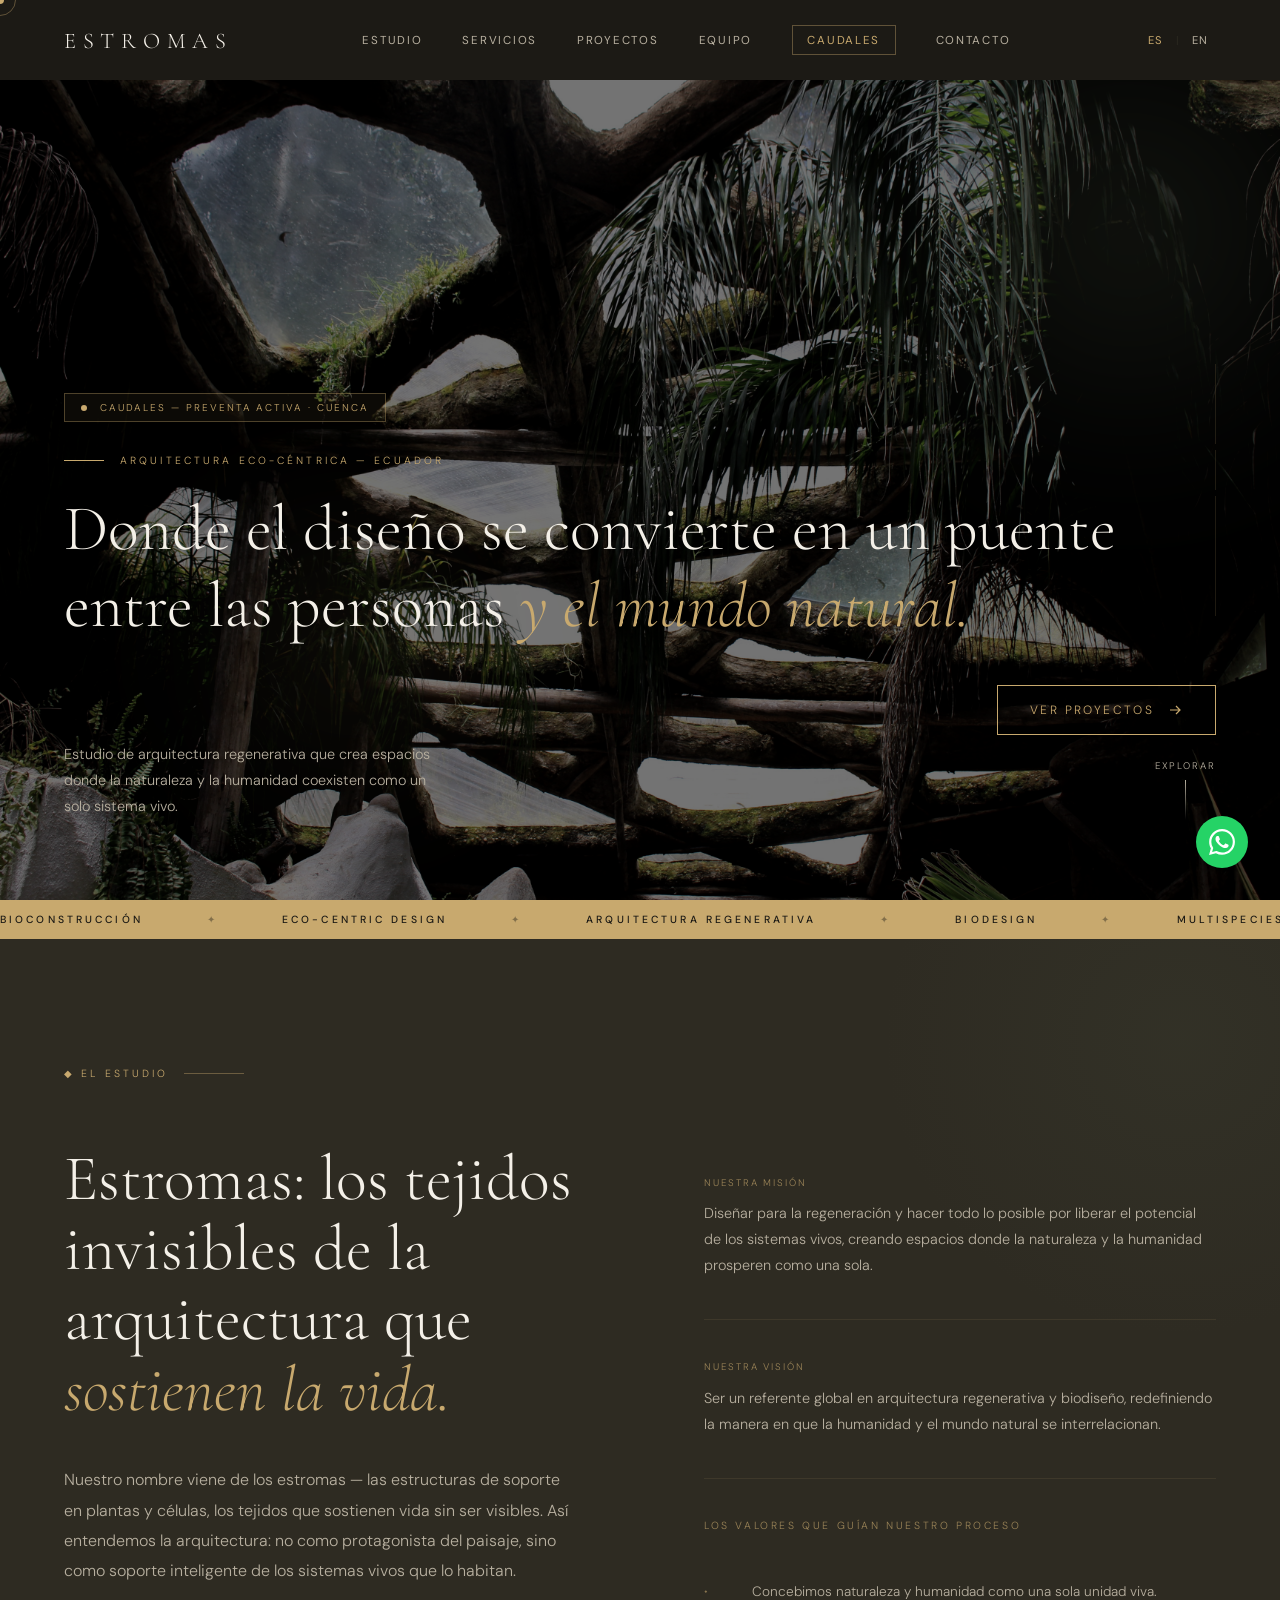
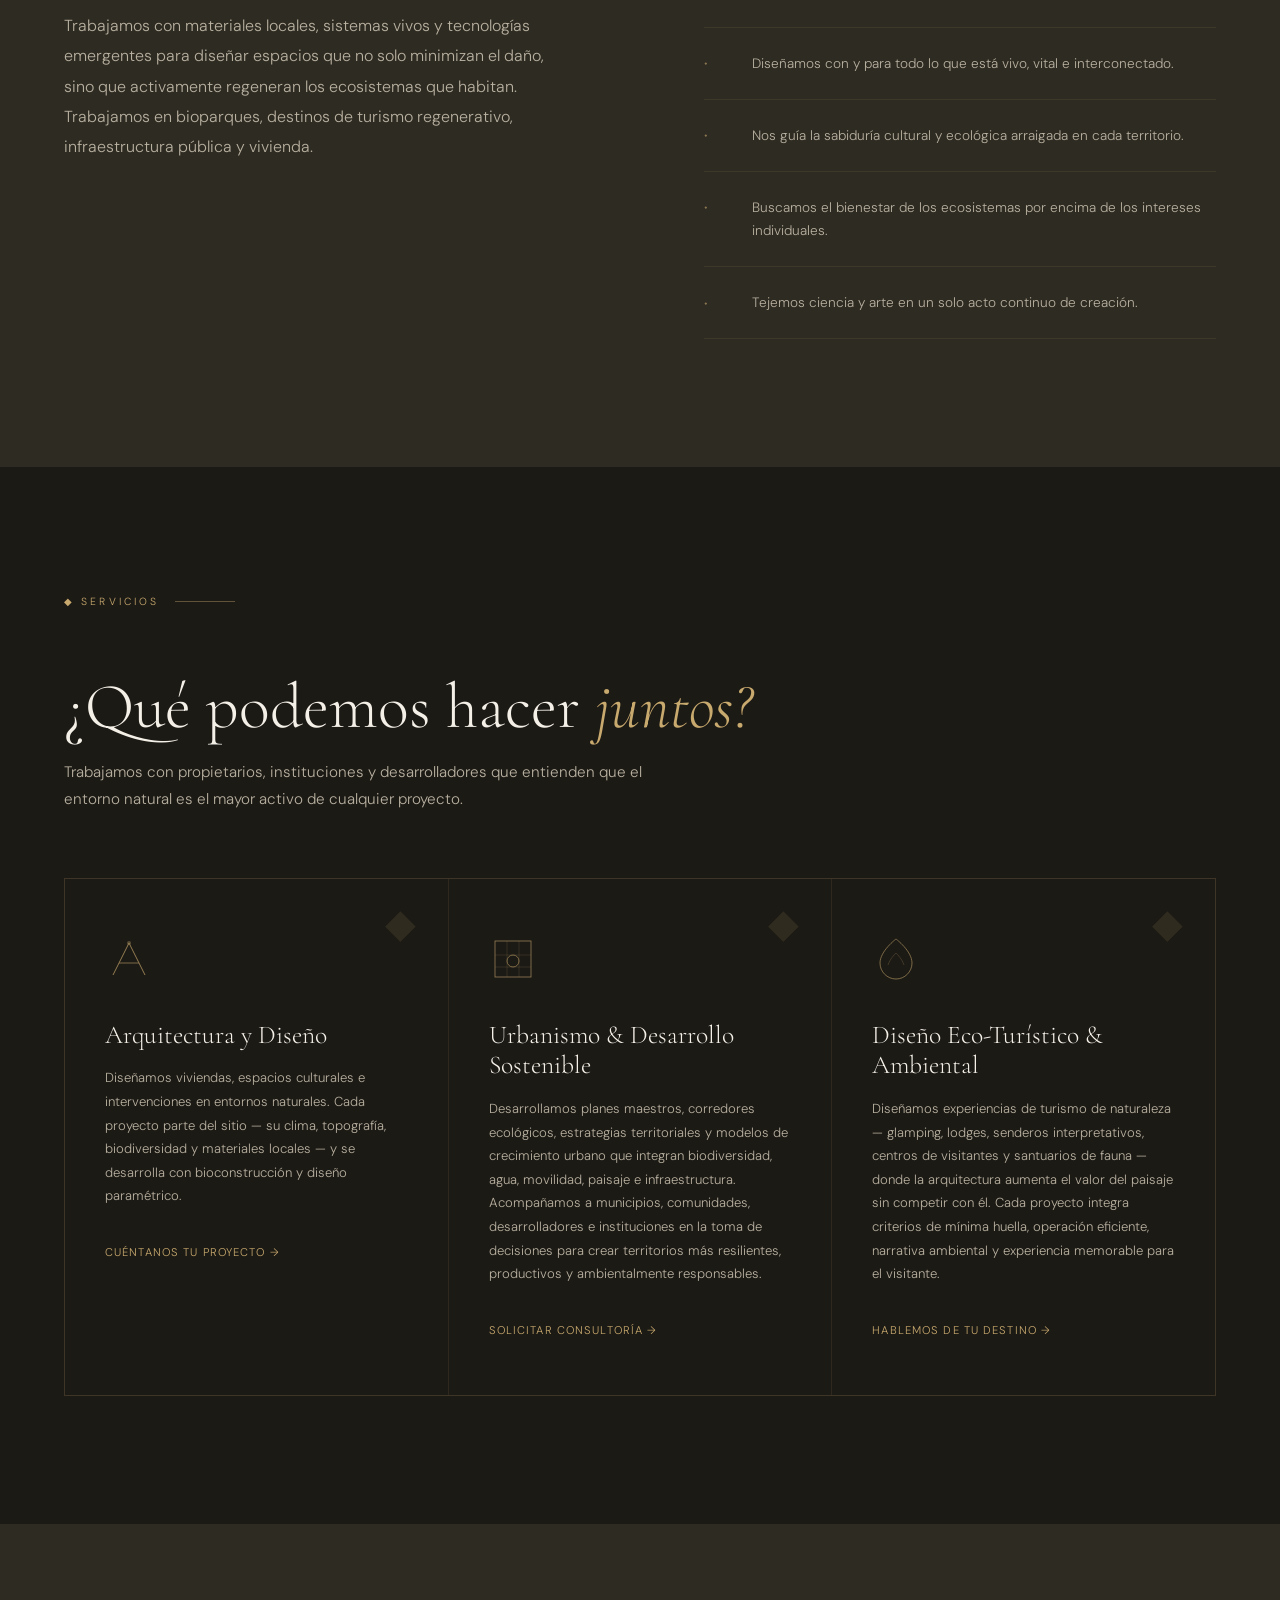
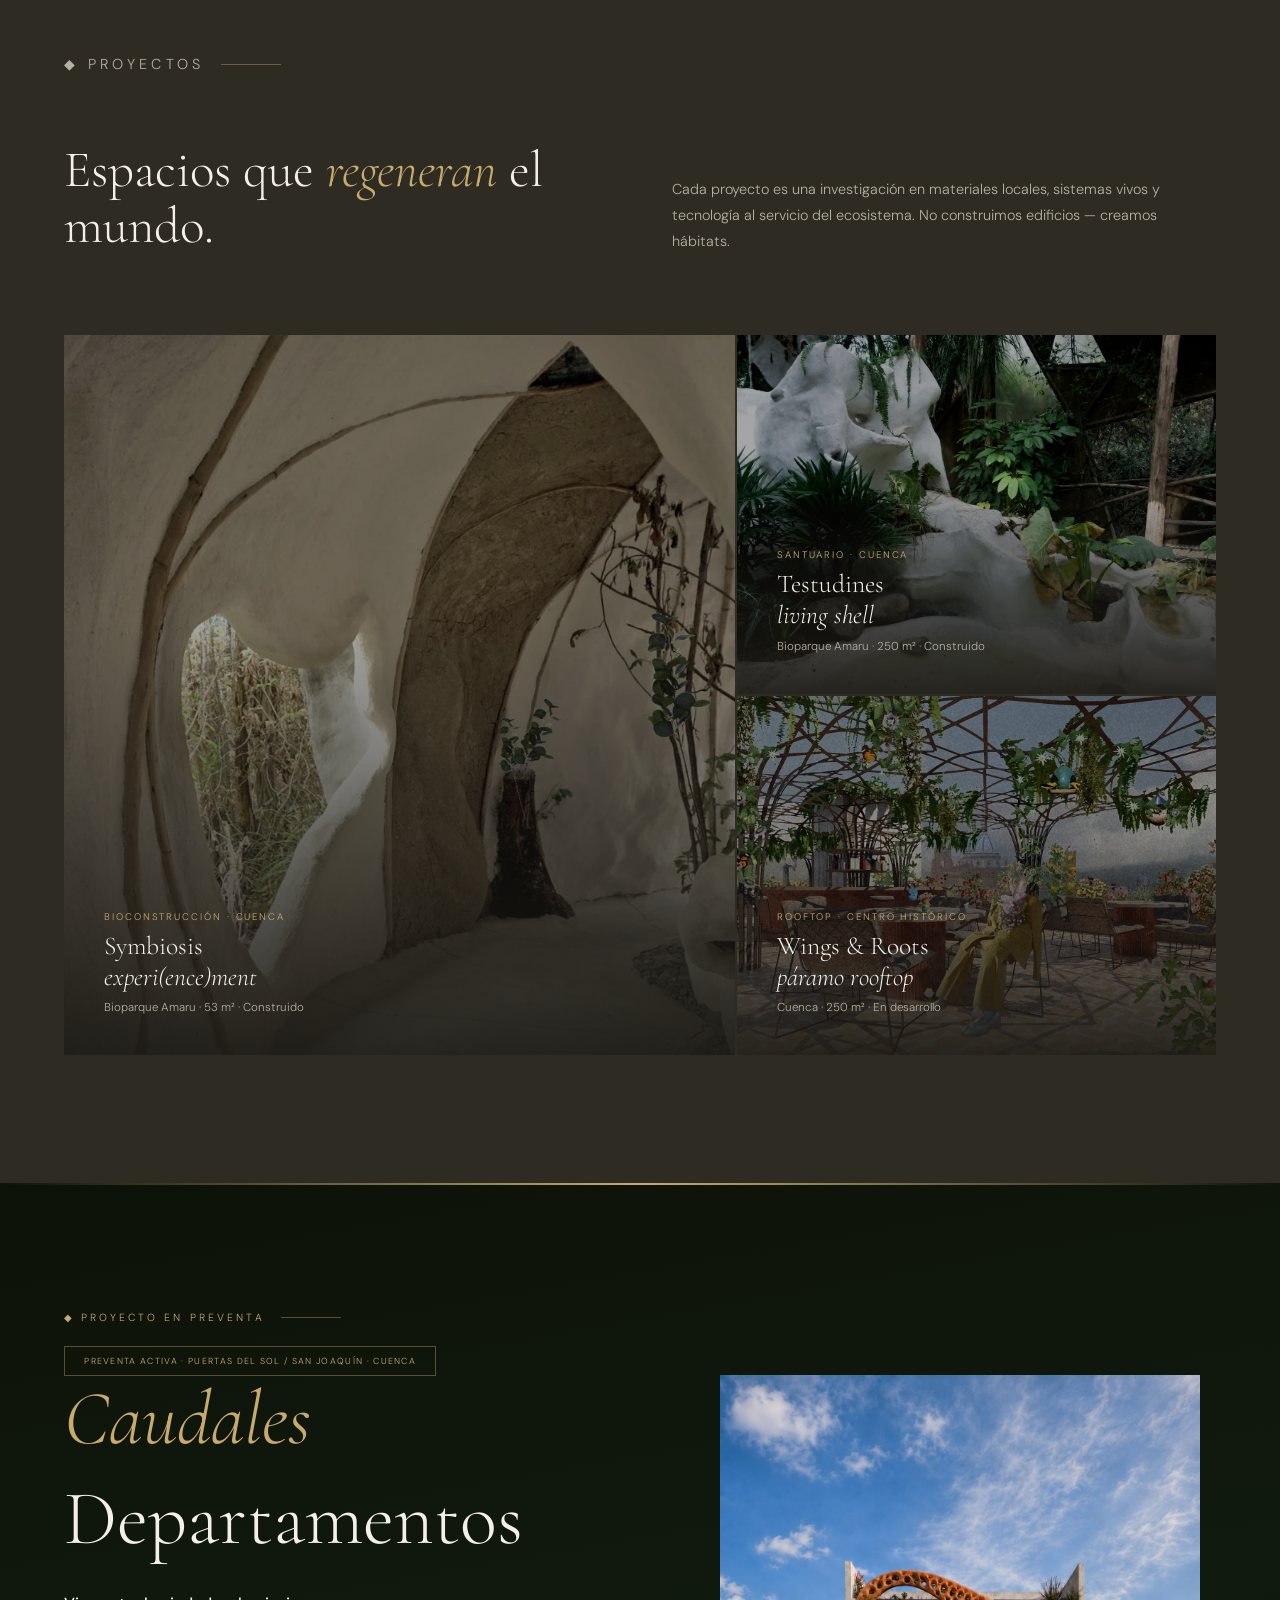
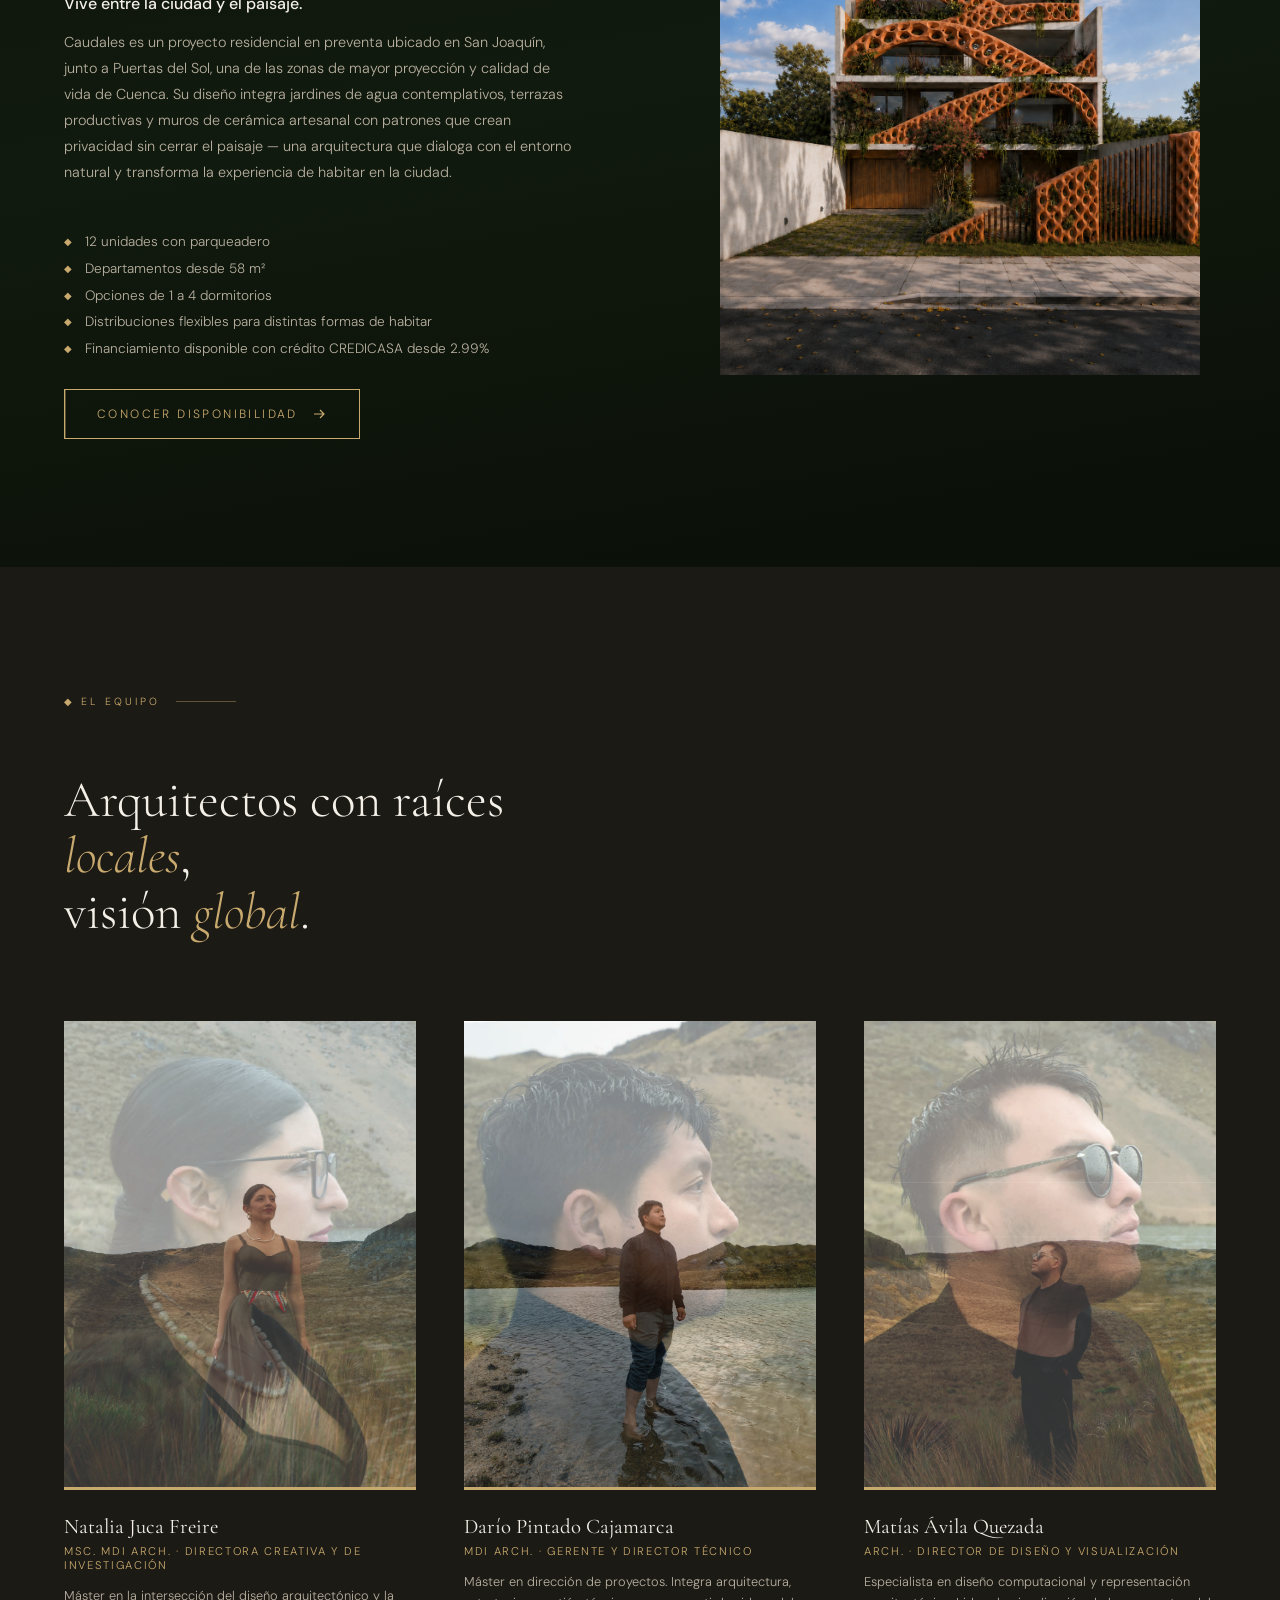
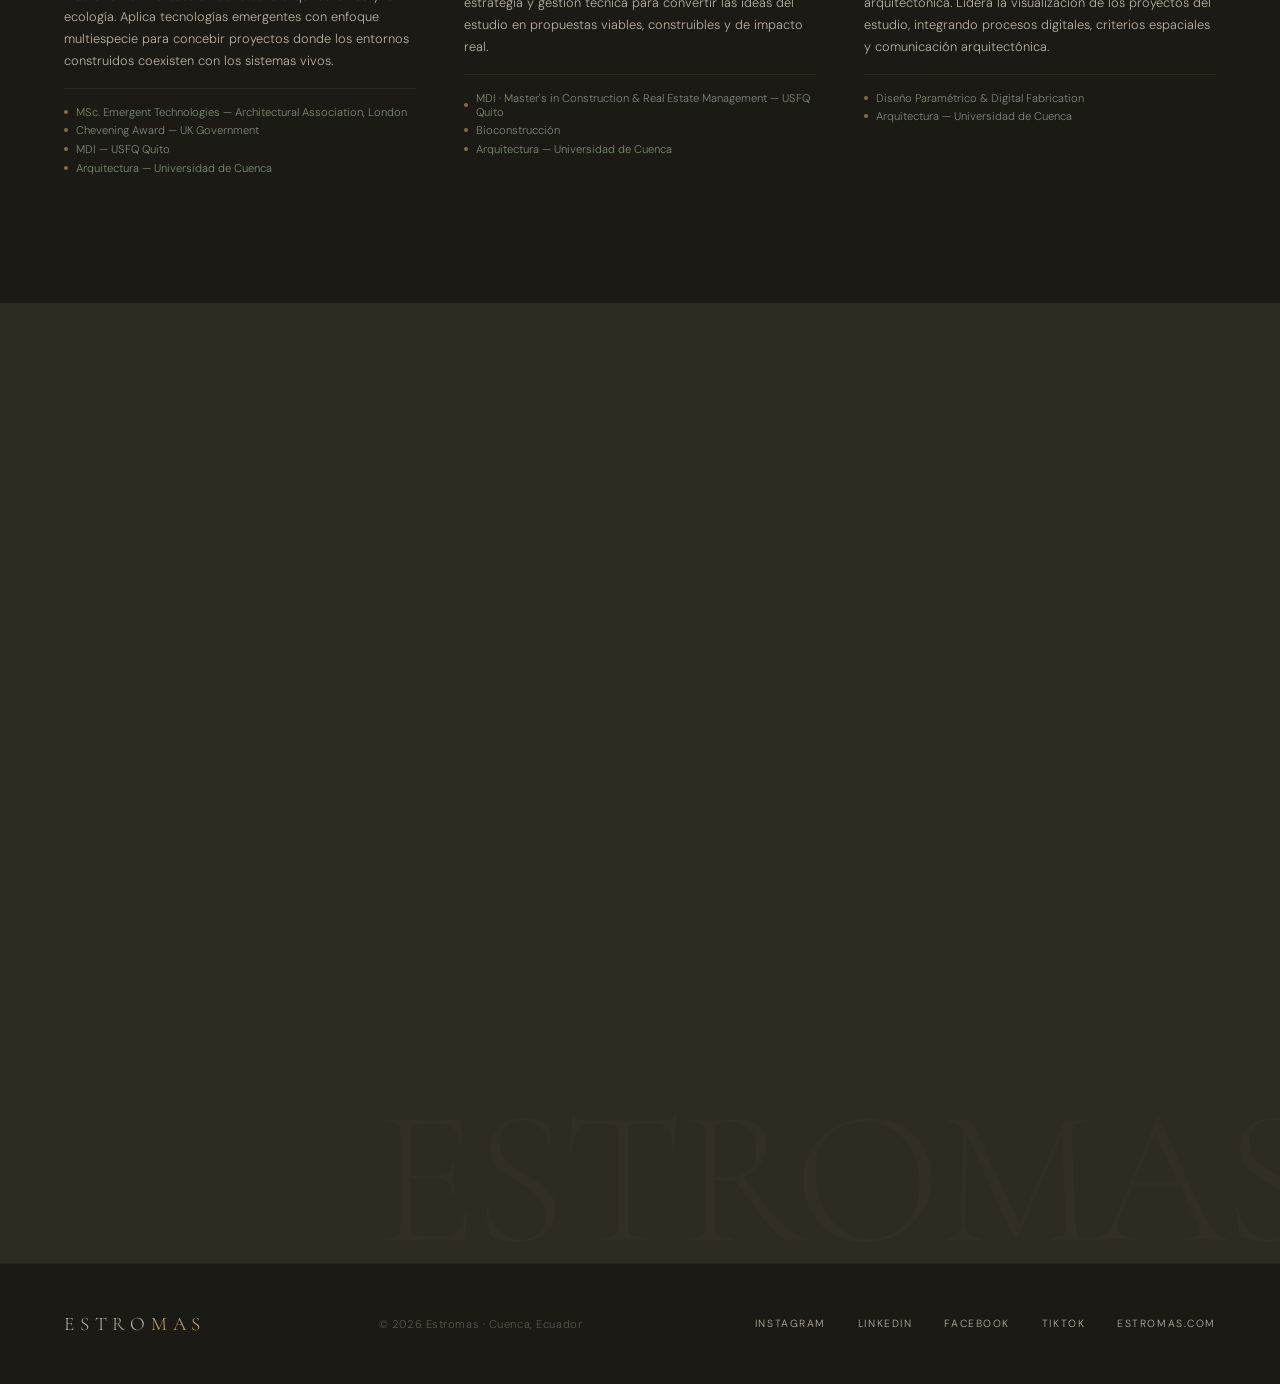
==== commit ca5d0ad6: "Mensaje descriptivo de los cambios" ====
--- a/index.html
+++ b/index.html
@@ -2,6 +2,7 @@
 <html lang="es">
 <head>
 <meta charset="UTF-8">
+<link rel="icon" type="image/png" href="favicon.png">
 <meta name="viewport" content="width=device-width, initial-scale=1.0">
 <title>Estromas — Eco-Centric Design</title>
 <link rel="preconnect" href="https://fonts.googleapis.com">
@@ -386,6 +387,11 @@
 
 <section class="hero" id="inicio">
   <div class="hero-bg"></div>
+  <!-- ============================================
+  📷 HERO — IMAGEN DE FONDO
+  Cambia el src por tu imagen:
+  ============================================ -->
+  <img src="TORTUGARIO TECHO CON MUSGO.webp" style="position:absolute;inset:0;width:100%;height:100%;object-fit:cover;filter:brightness(.45) saturate(.7);z-index:0;" onerror="this.style.display='none'">
   <div class="hero-orb hero-orb-1"></div>
   <div class="hero-orb hero-orb-2"></div>
   <div class="hero-lines"><span></span><span></span><span></span></div>
@@ -394,8 +400,8 @@
     <span data-en>Caudales — Pre-sale now open · Cuenca</span>
   </a>
   <p class="hero-eyebrow">
-    <span data-es>Cuenca, Ecuador — Arquitectura Eco-Céntrica</span>
-    <span data-en>Cuenca, Ecuador — Eco-Centric Architecture</span>
+    <span data-es>Arquitectura Eco-Céntrica — Ecuador</span>
+    <span data-en>Eco-Centric Architecture — Ecuador</span>
   </p>
   <h1 class="hero-title">
     <span class="line-1" data-es>Donde el diseño se convierte en un puente entre las personas <em class="hero-gold">y el mundo natural.</em></span>
